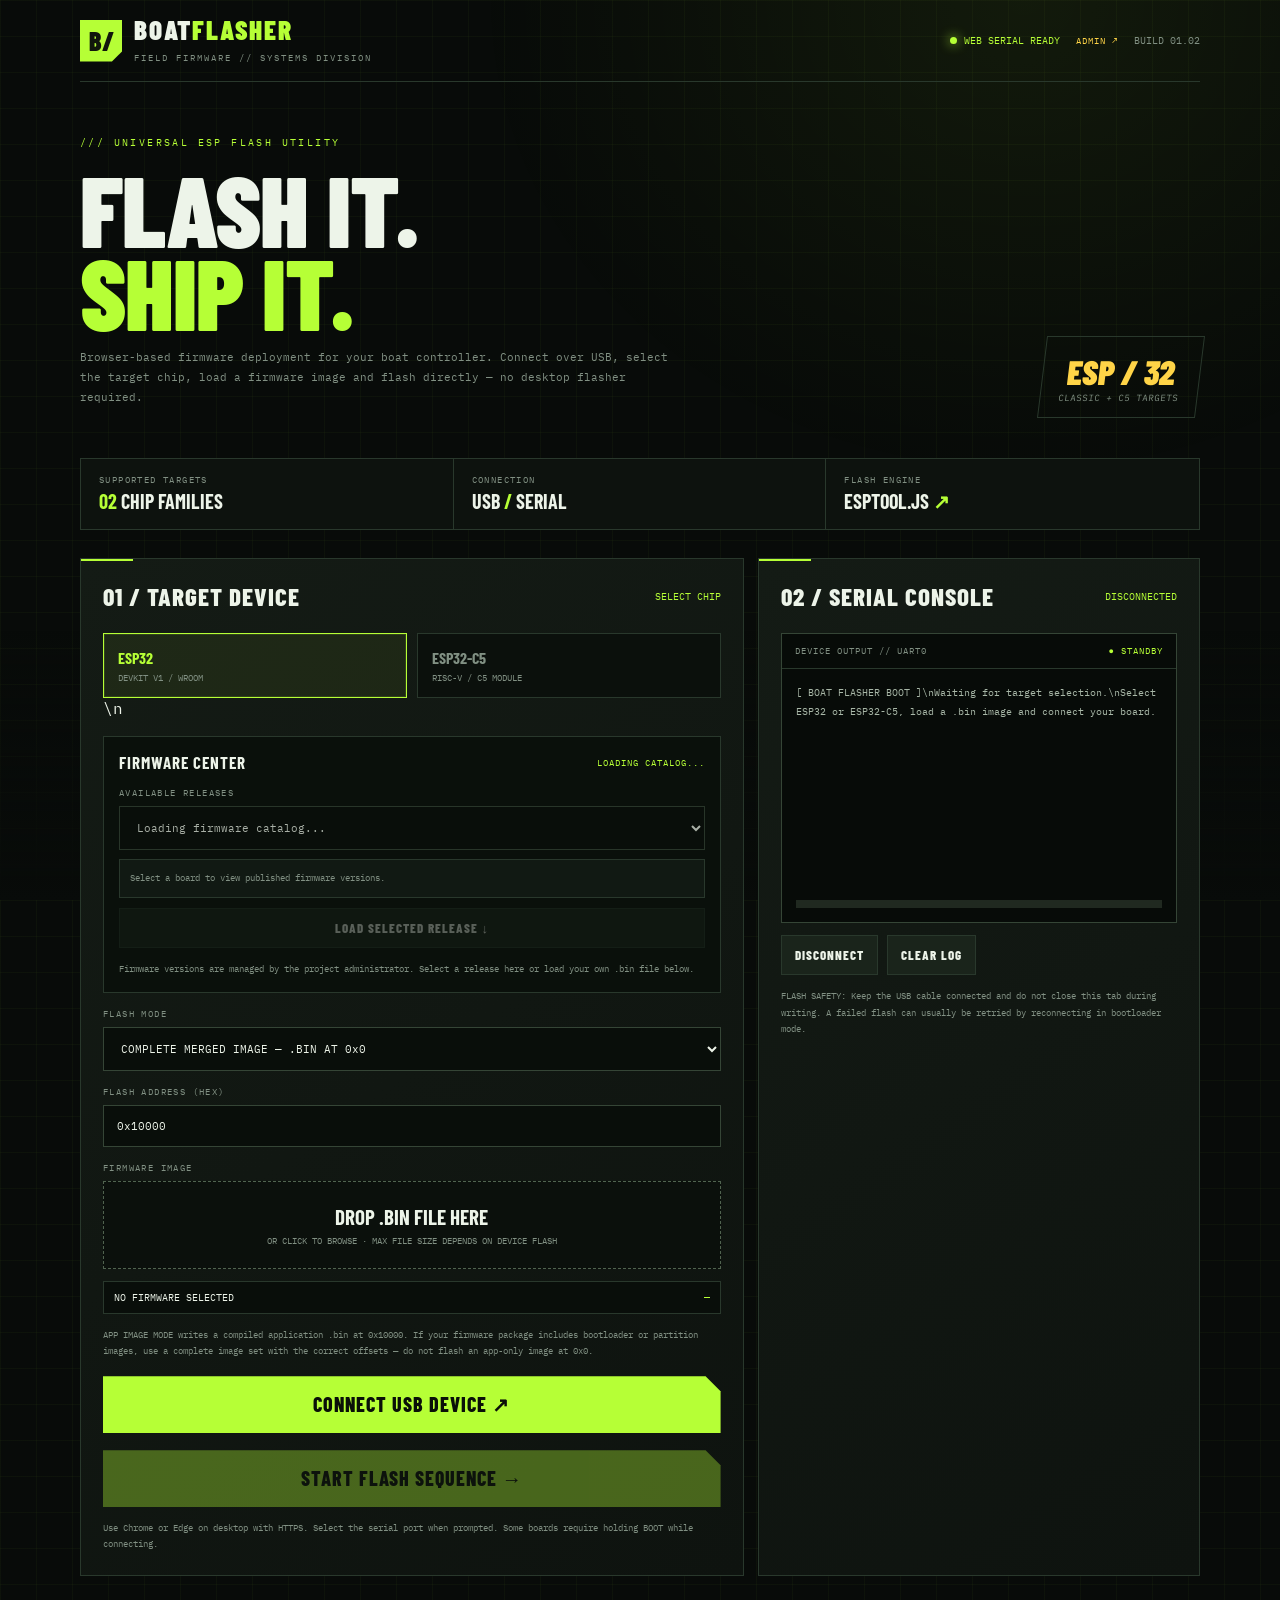
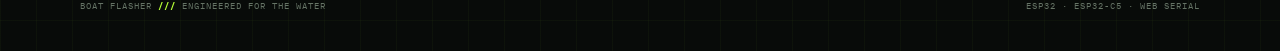
==== flasher/index.html @ ca0f1517 "Add live firmware catalog and version selector to BOAT FLASHER" ====
<!doctype html>
<html lang="en">
<head>
<meta charset="utf-8"><meta name="viewport" content="width=device-width,initial-scale=1,viewport-fit=cover">
<meta name="theme-color" content="#080b09"><meta name="description" content="BOAT FLASHER — Browser-based ESP32 firmware installer for ESP32 and ESP32-C5.">
<title>BOAT FLASHER // Firmware Terminal</title>
<link rel="preconnect" href="https://fonts.googleapis.com"><link rel="preconnect" href="https://fonts.gstatic.com" crossorigin>
<link href="https://fonts.googleapis.com/css2?family=Barlow+Condensed:wght@500;600;700;800;900&family=IBM+Plex+Mono:wght@400;500;600;700&display=swap" rel="stylesheet">
<style>
:root{--bg:#080b09;--panel:#111713;--panel2:#171f19;--line:#29382c;--muted:#819083;--text:#edf4e9;--green:#b6ff36;--green2:#70c92d;--yellow:#ffd447;--red:#ff4b3e;--mono:'IBM Plex Mono',monospace;--display:'Barlow Condensed',Impact,sans-serif}
*{box-sizing:border-box}html{scroll-behavior:smooth}body{margin:0;background:var(--bg);color:var(--text);font-family:var(--mono);min-height:100vh;background-image:linear-gradient(#b6ff3608 1px,transparent 1px),linear-gradient(90deg,#b6ff3608 1px,transparent 1px);background-size:36px 36px}
body:before{content:"";position:fixed;inset:0;pointer-events:none;background:radial-gradient(ellipse at 80% 0%,#b6ff3610,transparent 38%),linear-gradient(180deg,transparent 70%,#080b09)}
a{color:inherit}.wrap{width:min(1120px,calc(100% - 36px));margin:auto;position:relative}
header{height:82px;display:flex;align-items:center;justify-content:space-between;border-bottom:1px solid var(--line);gap:18px}
.brand{display:flex;align-items:center;gap:12px;text-decoration:none}.mark{width:42px;height:42px;background:var(--green);color:#11170c;display:grid;place-items:center;font:900 26px var(--display);clip-path:polygon(0 0,100% 0,100% 76%,76% 100%,0 100%)}.brand strong{font:900 27px/.8 var(--display);letter-spacing:1.8px}.brand strong span{color:var(--green)}.brand small{display:block;color:var(--muted);font-size:9px;letter-spacing:2px;margin-top:8px}
.header-right{display:flex;align-items:center;gap:16px;font-size:10px;color:var(--muted)}.live{color:var(--green);display:flex;align-items:center;gap:7px}.live i{width:7px;height:7px;border-radius:50%;background:var(--green);box-shadow:0 0 12px var(--green)}
.hero{padding:54px 0 32px;display:grid;grid-template-columns:1fr auto;align-items:end;gap:20px}.eyebrow{font-size:10px;letter-spacing:2.4px;color:var(--green);text-transform:uppercase}.hero h1{font:900 clamp(54px,9vw,100px)/.83 var(--display);letter-spacing:-1px;margin:18px 0 15px;text-transform:uppercase}.hero h1 em{font-style:normal;color:var(--green)}.hero p{font-size:11px;line-height:1.8;color:var(--muted);max-width:600px}.hero-stamp{border:1px solid var(--line);padding:14px 18px;transform:skew(-7deg);text-align:center}.hero-stamp b{font:900 34px var(--display);color:var(--yellow)}.hero-stamp small{display:block;font-size:9px;color:var(--muted);letter-spacing:1px}
.stats{display:grid;grid-template-columns:repeat(3,1fr);border:1px solid var(--line);background:#0d120e;margin:8px 0 28px}.stat{padding:15px 18px;border-right:1px solid var(--line)}.stat:last-child{border:0}.stat small{display:block;color:var(--muted);font-size:9px;letter-spacing:1.4px}.stat b{display:block;font:700 20px var(--display);margin-top:4px}.stat b span{color:var(--green)}
.layout{display:grid;grid-template-columns:1.2fr .8fr;gap:14px}.card{background:linear-gradient(145deg,#141b15,#0e130f);border:1px solid var(--line);position:relative;padding:22px}.card:before{content:"";position:absolute;left:0;top:0;width:52px;height:2px;background:var(--green)}.card-head{display:flex;align-items:center;justify-content:space-between;margin-bottom:22px}.card-head h2{font:800 25px var(--display);letter-spacing:1px;margin:0}.step{font-size:10px;color:var(--green)}
label{display:block;font-size:9px;letter-spacing:1.4px;color:var(--muted);margin:15px 0 8px}select,input[type=file],input[type=text]{width:100%;background:#090e0a;border:1px solid #354536;color:var(--text);padding:13px;font:11px var(--mono);outline:none;border-radius:0}select:focus,input:focus{border-color:var(--green)}.board-grid{display:grid;grid-template-columns:1fr 1fr;gap:10px}.board{border:1px solid var(--line);background:#0b100c;color:var(--muted);padding:14px;text-align:left;cursor:pointer;font:700 16px var(--display);transition:.15s}.board small{display:block;font:9px var(--mono);margin-top:5px;color:var(--muted)}.board.active{border-color:var(--green);background:#b6ff3610;color:var(--green);box-shadow:inset 0 0 0 1px #b6ff3620}.firmware-center{margin-top:18px;padding:15px;background:#0a100b;border:1px solid var(--line)}.firmware-center-head{display:flex;justify-content:space-between;gap:10px;align-items:center;font:700 17px var(--display);letter-spacing:1px}.firmware-center-head span{font:9px var(--mono);color:var(--green)}.release-info{font-size:9px;color:var(--muted);line-height:1.8;padding:10px;background:#111913;border:1px solid var(--line);margin-top:9px;white-space:pre-wrap}.firmware-center .secondary{margin-top:10px;width:100%}.admin-link{color:var(--yellow);font-size:9px;letter-spacing:1px;text-decoration:none}
.drop{border:1px dashed #50634f;background:#0b100c;padding:22px;text-align:center;cursor:pointer;transition:.2s}.drop:hover,.drop.drag{border-color:var(--green);background:#b6ff3609}.drop b{font:700 21px var(--display);display:block}.drop small{font-size:9px;color:var(--muted);display:block;margin-top:6px}.filelist{margin-top:12px;display:grid;gap:7px}.fileitem{display:flex;justify-content:space-between;gap:10px;padding:9px 10px;background:#090e0a;border:1px solid var(--line);font-size:10px}.fileitem span:last-child{color:var(--green)}
.note{font-size:9px;line-height:1.8;color:var(--muted);margin:13px 0 0}.btn{border:0;cursor:pointer;font:800 20px var(--display);letter-spacing:1px;padding:16px 18px;transition:.15s}.btn:disabled{opacity:.35;cursor:not-allowed}.primary{width:100%;margin-top:17px;background:var(--green);color:#0a1008;clip-path:polygon(0 0,calc(100% - 15px) 0,100% 15px,100% 100%,0 100%)}.primary:hover:not(:disabled){background:#d0ff77;transform:translateY(-1px)}.secondary{background:#1a241b;color:var(--text);border:1px solid var(--line);font-size:13px;padding:11px 13px}
.terminal{background:#070b08;border:1px solid #354536;min-height:290px;display:flex;flex-direction:column}.termbar{padding:11px 13px;border-bottom:1px solid var(--line);display:flex;justify-content:space-between;font-size:9px;color:var(--muted);letter-spacing:1px}.termled{color:var(--green)}#log{padding:14px;font-size:10px;line-height:1.9;white-space:pre-wrap;overflow:auto;max-height:320px;color:#a8b7a7;flex:1}.log-ok{color:var(--green)}.log-warn{color:var(--yellow)}.log-err{color:var(--red)}
.progress{height:8px;background:#202920;margin:0 14px 14px;overflow:hidden}.progress i{display:block;height:100%;width:0;background:linear-gradient(90deg,var(--green2),var(--green));box-shadow:0 0 12px var(--green);transition:width .15s}
.footer{padding:24px 0 40px;display:flex;justify-content:space-between;color:#657365;font-size:9px;letter-spacing:1px}.footer b{color:var(--green)}
.toast{position:fixed;bottom:20px;left:50%;transform:translate(-50%,20px);opacity:0;background:var(--green);color:#10170d;padding:12px 18px;font-size:10px;transition:.2s;pointer-events:none}.toast.show{opacity:1;transform:translate(-50%,0)}
@media(max-width:760px){.hero{grid-template-columns:1fr;padding-top:40px}.hero-stamp{display:none}.layout{grid-template-columns:1fr}.stats{grid-template-columns:1fr}.stat{border-right:0;border-bottom:1px solid var(--line)}.stat:last-child{border:0}.header-right{font-size:8px}.brand strong{font-size:22px}.card{padding:17px}.footer{gap:15px;flex-direction:column}}
</style></head>
<body><div class="wrap">
<header><a class="brand" href="./"><span class="mark">B/</span><span><strong>BOAT<span>FLASHER</span></strong><small>FIELD FIRMWARE // SYSTEMS DIVISION</small></span></a><div class="header-right"><span class="live"><i></i> WEB SERIAL READY</span><a class="admin-link" href="admin.html">ADMIN ↗</a><span>BUILD 01.02</span></div></header>
<section class="hero"><div><div class="eyebrow">/// UNIVERSAL ESP FLASH UTILITY</div><h1>FLASH IT.<br><em>SHIP IT.</em></h1><p>Browser-based firmware deployment for your boat controller. Connect over USB, select the target chip, load a firmware image and flash directly — no desktop flasher required.</p></div><div class="hero-stamp"><b>ESP / 32</b><small>CLASSIC + C5 TARGETS</small></div></section>
<section class="stats"><div class="stat"><small>SUPPORTED TARGETS</small><b><span>02</span> CHIP FAMILIES</b></div><div class="stat"><small>CONNECTION</small><b>USB <span>/</span> SERIAL</b></div><div class="stat"><small>FLASH ENGINE</small><b>ESPTOOL.JS <span>↗</span></b></div></section>
<div class="layout">
<section class="card"><div class="card-head"><h2>01 / TARGET DEVICE</h2><span class="step">SELECT CHIP</span></div>
<div class="board-grid"><button class="board active" data-chip="ESP32">ESP32 <small>DEVKIT V1 / WROOM</small></button><button class="board" data-chip="ESP32-C5">ESP32-C5 <small>RISC-V / C5 MODULE</small></button></div>\n<div class="firmware-center"><div class="firmware-center-head"><b>FIRMWARE CENTER</b><span id="catalogState">LOADING CATALOG...</span></div><label for="releaseSelect">AVAILABLE RELEASES</label><select id="releaseSelect" disabled><option>Loading firmware catalog...</option></select><div class="release-info" id="releaseInfo">Select a board to view published firmware versions.</div><button class="btn secondary" id="loadRelease" disabled>LOAD SELECTED RELEASE ↓</button><p class="note">Firmware versions are managed by the project administrator. Select a release here or load your own .bin file below.</p></div>
<label for="flashMode">FLASH MODE</label><select id="flashMode"><option value="merged">COMPLETE MERGED IMAGE — .BIN AT 0x0</option><option value="app">APP IMAGE ONLY — .BIN AT 0x10000</option><option value="custom">CUSTOM IMAGE — SET ADDRESS</option></select>
<label for="address">FLASH ADDRESS (HEX)</label><input id="address" type="text" value="0x10000" spellcheck="false">
<label>FIRMWARE IMAGE</label><div class="drop" id="drop"><b>DROP .BIN FILE HERE</b><small>OR CLICK TO BROWSE · MAX FILE SIZE DEPENDS ON DEVICE FLASH</small><input id="file" type="file" accept=".bin,application/octet-stream" hidden></div><div class="filelist" id="filelist"><div class="fileitem"><span>NO FIRMWARE SELECTED</span><span>—</span></div></div>
<p class="note">APP IMAGE MODE writes a compiled application .bin at 0x10000. If your firmware package includes bootloader or partition images, use a complete image set with the correct offsets — do not flash an app-only image at 0x0.</p>
<button class="btn primary" id="connect">CONNECT USB DEVICE <span>↗</span></button>
<button class="btn primary" id="flash" disabled>START FLASH SEQUENCE →</button>
<p class="note">Use Chrome or Edge on desktop with HTTPS. Select the serial port when prompted. Some boards require holding BOOT while connecting.</p></section>
<section class="card"><div class="card-head"><h2>02 / SERIAL CONSOLE</h2><span class="step" id="status">DISCONNECTED</span></div>
<div class="terminal"><div class="termbar"><span>DEVICE OUTPUT // UART0</span><span class="termled" id="termstate">● STANDBY</span></div><div id="log">[ BOAT FLASHER BOOT ]\nWaiting for target selection.\nSelect ESP32 or ESP32-C5, load a .bin image and connect your board.</div><div class="progress"><i id="bar"></i></div></div>
<div style="display:flex;gap:9px;margin-top:12px"><button class="btn secondary" id="disconnect">DISCONNECT</button><button class="btn secondary" id="clear">CLEAR LOG</button></div>
<p class="note">FLASH SAFETY: Keep the USB cable connected and do not close this tab during writing. A failed flash can usually be retried by reconnecting in bootloader mode.</p></section></div>
<div class="footer"><span>BOAT FLASHER <b>///</b> ENGINEERED FOR THE WATER</span><span>ESP32 · ESP32-C5 · WEB SERIAL</span></div>
</div><div class="toast" id="toast"></div>
<script type="module">
import { ESPLoader, Transport } from 'https://esm.sh/esptool-js@0.7.1?bundle';
const $=id=>document.getElementById(id);let chip='ESP32',port=null,transport=null,loader=null,file=null,connected=false,busy=false,manifest=null,selectedRelease=null;
function log(s,cls=''){const el=$('log'),line=document.createElement('div');line.textContent='> '+s;if(cls)line.className=cls;el.appendChild(line);el.scrollTop=el.scrollHeight}
function setStatus(s,ok=false){$('status').textContent=s;$('termstate').textContent=(ok?'● ':'○ ')+s;$('termstate').style.color=ok?'var(--green)':'var(--yellow)'}
function toast(s){$('toast').textContent=s;$('toast').classList.add('show');setTimeout(()=>$('toast').classList.remove('show'),2200)}
function refresh(){ $('flash').disabled=!(connected&&file&&!busy);$('connect').disabled=connected||busy;$('loadRelease').disabled=busy||!manifest||!getSelectedRelease(); }\nfunction boardId(){return chip==='ESP32-C5'?'esp32c5':'esp32'}\nfunction getBoard(){return manifest?.boards?.find(b=>b.id===boardId())||null}\nfunction getSelectedRelease(){const b=getBoard();return b?.releases?.find(r=>r.version===$('releaseSelect').value)||null}\nfunction populateReleases(){const b=getBoard();const sel=$('releaseSelect');sel.innerHTML='';const releases=(b?.releases||[]).slice().sort((a,c)=>String(c.published_at||'').localeCompare(String(a.published_at||'')));if(!releases.length){const o=document.createElement('option');o.value='';o.textContent='No published firmware yet';sel.append(o);sel.disabled=true;$('catalogState').textContent='NO RELEASES';$('releaseInfo').textContent='No firmware has been published for '+chip+'. Ask the project administrator to publish a release.';$('loadRelease').disabled=true;return}releases.forEach(r=>{const o=document.createElement('option');o.value=r.version;o.textContent=r.version+(b.latest===r.version?' — LATEST':'');sel.append(o)});sel.disabled=false;sel.value=b.latest&&releases.some(r=>r.version===b.latest)?b.latest:releases[0].version;showReleaseInfo();refresh()}\nfunction showReleaseInfo(){const r=getSelectedRelease();if(!r){$('releaseInfo').textContent='No release selected.';refresh();return}$('releaseInfo').textContent=(r.notes||'No release notes')+'\\nImage: '+r.filename+' · '+((r.size_bytes||0)/1024).toFixed(1)+' KB · Flash address '+(r.address||'0x0')+'\\nPublished: '+(r.published_at||'')+'\\nSHA-256: '+(r.sha256||'not provided');refresh()}\nasync function loadCatalog(){try{const response=await fetch('../firmware/manifest.json?ts='+Date.now(),{cache:'no-store'});if(!response.ok)throw new Error('Catalog HTTP '+response.status);manifest=await response.json();$('catalogState').textContent='CATALOG ONLINE';populateReleases();log('Firmware catalog loaded.','log-ok')}catch(e){$('catalogState').textContent='CATALOG OFFLINE';$('releaseSelect').innerHTML='<option>Catalog unavailable</option>';$('releaseSelect').disabled=true;$('releaseInfo').textContent='Could not load firmware catalog: '+e.message;log('Firmware catalog unavailable: '+e.message,'log-warn')}}\n$('releaseSelect').addEventListener('change',showReleaseInfo);$('loadRelease').addEventListener('click',async()=>{const r=getSelectedRelease();if(!r||busy)return;if(r.chip&&r.chip!==chip){toast('Firmware target does not match selected board');return}try{$('loadRelease').disabled=true;log('Downloading '+r.version+' firmware...');const url=new URL('../'+r.path,location.href);const response=await fetch(url.href,{cache:'no-store'});if(!response.ok)throw new Error('Firmware download HTTP '+response.status);const buffer=await response.arrayBuffer();if(r.sha256&&crypto?.subtle){const digest=await crypto.subtle.digest('SHA-256',buffer);const hash=Array.from(new Uint8Array(digest)).map(x=>x.toString(16).padStart(2,'0')).join('');if(hash.toLowerCase()!==r.sha256.toLowerCase())throw new Error('SHA-256 checksum mismatch. Do not flash this file.')}file=new File([buffer],r.filename||'firmware.bin',{type:'application/octet-stream'});selectedRelease=r;$('filelist').innerHTML='';const row=document.createElement('div');row.className='fileitem';const name=document.createElement('span');name.textContent=r.filename+' · '+r.version;const size=document.createElement('span');size.textContent=(file.size/1024).toFixed(1)+' KB';row.append(name,size);$('filelist').append(row);const addr=r.address||'0x0';$('address').value=addr;$('flashMode').value=addr.toLowerCase()==='0x10000'?'app':(addr.toLowerCase()==='0x0'?'merged':'custom');log('Verified firmware '+r.version+' · SHA-256 OK · address '+addr,'log-ok');refresh();toast('Firmware '+r.version+' loaded')}catch(e){file=null;selectedRelease=null;log(e.message||String(e),'log-err');toast('Could not load firmware: '+e.message);refresh()}});
document.querySelectorAll('.board').forEach(b=>b.addEventListener('click',()=>{if(busy)return;chip=b.dataset.chip;document.querySelectorAll('.board').forEach(x=>x.classList.toggle('active',x===b));file=null;selectedRelease=null;$('filelist').innerHTML='<div class="fileitem"><span>NO FIRMWARE SELECTED</span><span>—</span></div>';log('Target selected: '+chip+' — reselect firmware for this target.');populateReleases();refresh()}));
$('flashMode').addEventListener('change',()=>{if($('flashMode').value==='app')$('address').value='0x10000';else if($('flashMode').value==='merged')$('address').value='0x0';});
$('address').addEventListener('input',refresh);
function setFile(f){if(!f)return;if(!f.name.toLowerCase().endsWith('.bin')){toast('Please select a .bin firmware image');return}selectedRelease=null;file=f;$('filelist').innerHTML='';const row=document.createElement('div');row.className='fileitem';const name=document.createElement('span');name.textContent=f.name;const size=document.createElement('span');size.textContent=(f.size/1024).toFixed(1)+' KB';row.append(name,size);$('filelist').append(row);log('Firmware loaded: '+f.name+' ('+f.size+' bytes)','log-ok');refresh()}
$('drop').addEventListener('click',()=>$('file').click());$('file').addEventListener('change',e=>setFile(e.target.files[0]));
$('drop').addEventListener('dragover',e=>{e.preventDefault();$('drop').classList.add('drag')});$('drop').addEventListener('dragleave',()=>$('drop').classList.remove('drag'));$('drop').addEventListener('drop',e=>{e.preventDefault();$('drop').classList.remove('drag');setFile(e.dataTransfer.files[0])});
$('connect').addEventListener('click',async()=>{try{if(!('serial'in navigator))throw new Error('Web Serial is not supported. Use Chrome or Edge on desktop.');port=await navigator.serial.requestPort();transport=new Transport(port,true);loader=new ESPLoader({transport,baudrate:460800,terminal:{clean(){},writeLine(v){log(v)},write(v){log(v)}}});setStatus('CONNECTING');log('Opening serial connection...');const detected=await loader.main();log('Detected chip: '+detected,'log-ok');if(chip==='ESP32-C5'&&!String(detected).toLowerCase().includes('c5'))throw new Error('Selected ESP32-C5 but detected '+detected);if(chip==='ESP32'&&String(detected).toLowerCase().includes('c5'))throw new Error('Selected classic ESP32 but detected ESP32-C5');connected=true;setStatus('CONNECTED',true);log('Serial link established. Ready to flash.','log-ok');refresh()}catch(e){log(e.message||String(e),'log-err');setStatus('CONNECTION ERROR');toast(e.message||'Connection failed');try{if(transport)await transport.disconnect()}catch{}connected=false;refresh()}});
$('flash').addEventListener('click',async()=>{if(!file||!connected||busy)return;let addr=$('address').value.trim();if(!/^0x[0-9a-f]+$/i.test(addr)){toast('Enter a valid hexadecimal address');return}busy=true;refresh();$('bar').style.width='0%';try{const data=new Uint8Array(await file.arrayBuffer());log('Starting flash at '+addr+' ...','log-warn');await loader.writeFlash({fileArray:[{data,address:parseInt(addr,16)}],flashSize:'keep',eraseAll:false,compress:true,reportProgress:(index,written,total)=>{const pct=Math.min(100,Math.round(written/total*100));$('bar').style.width=pct+'%';setStatus('FLASHING '+pct+'%');}});$('bar').style.width='100%';setStatus('FLASH COMPLETE',true);log('Firmware written successfully. Reset the board to boot.','log-ok');toast('Flash complete — reset your board')}catch(e){setStatus('FLASH FAILED');log(e.message||String(e),'log-err');toast('Flash failed — see serial console')}finally{busy=false;refresh()}});
$('disconnect').addEventListener('click',async()=>{if(busy)return;try{if(transport)await transport.disconnect()}catch(e){log(e.message,'log-warn')}port=null;transport=null;loader=null;connected=false;setStatus('DISCONNECTED');log('Serial device disconnected');refresh()});
$('clear').addEventListener('click',()=>$('log').textContent='[ CONSOLE CLEARED ]');
if(!('serial'in navigator)){setStatus('BROWSER UNSUPPORTED');log('Web Serial unavailable. Open this page in Chrome or Edge on desktop.','log-warn')}
navigator.serial?.addEventListener('disconnect',()=>{connected=false;port=null;transport=null;loader=null;setStatus('DEVICE REMOVED');log('USB device disconnected.','log-warn');refresh()});\nloadCatalog();
</script></body></html>
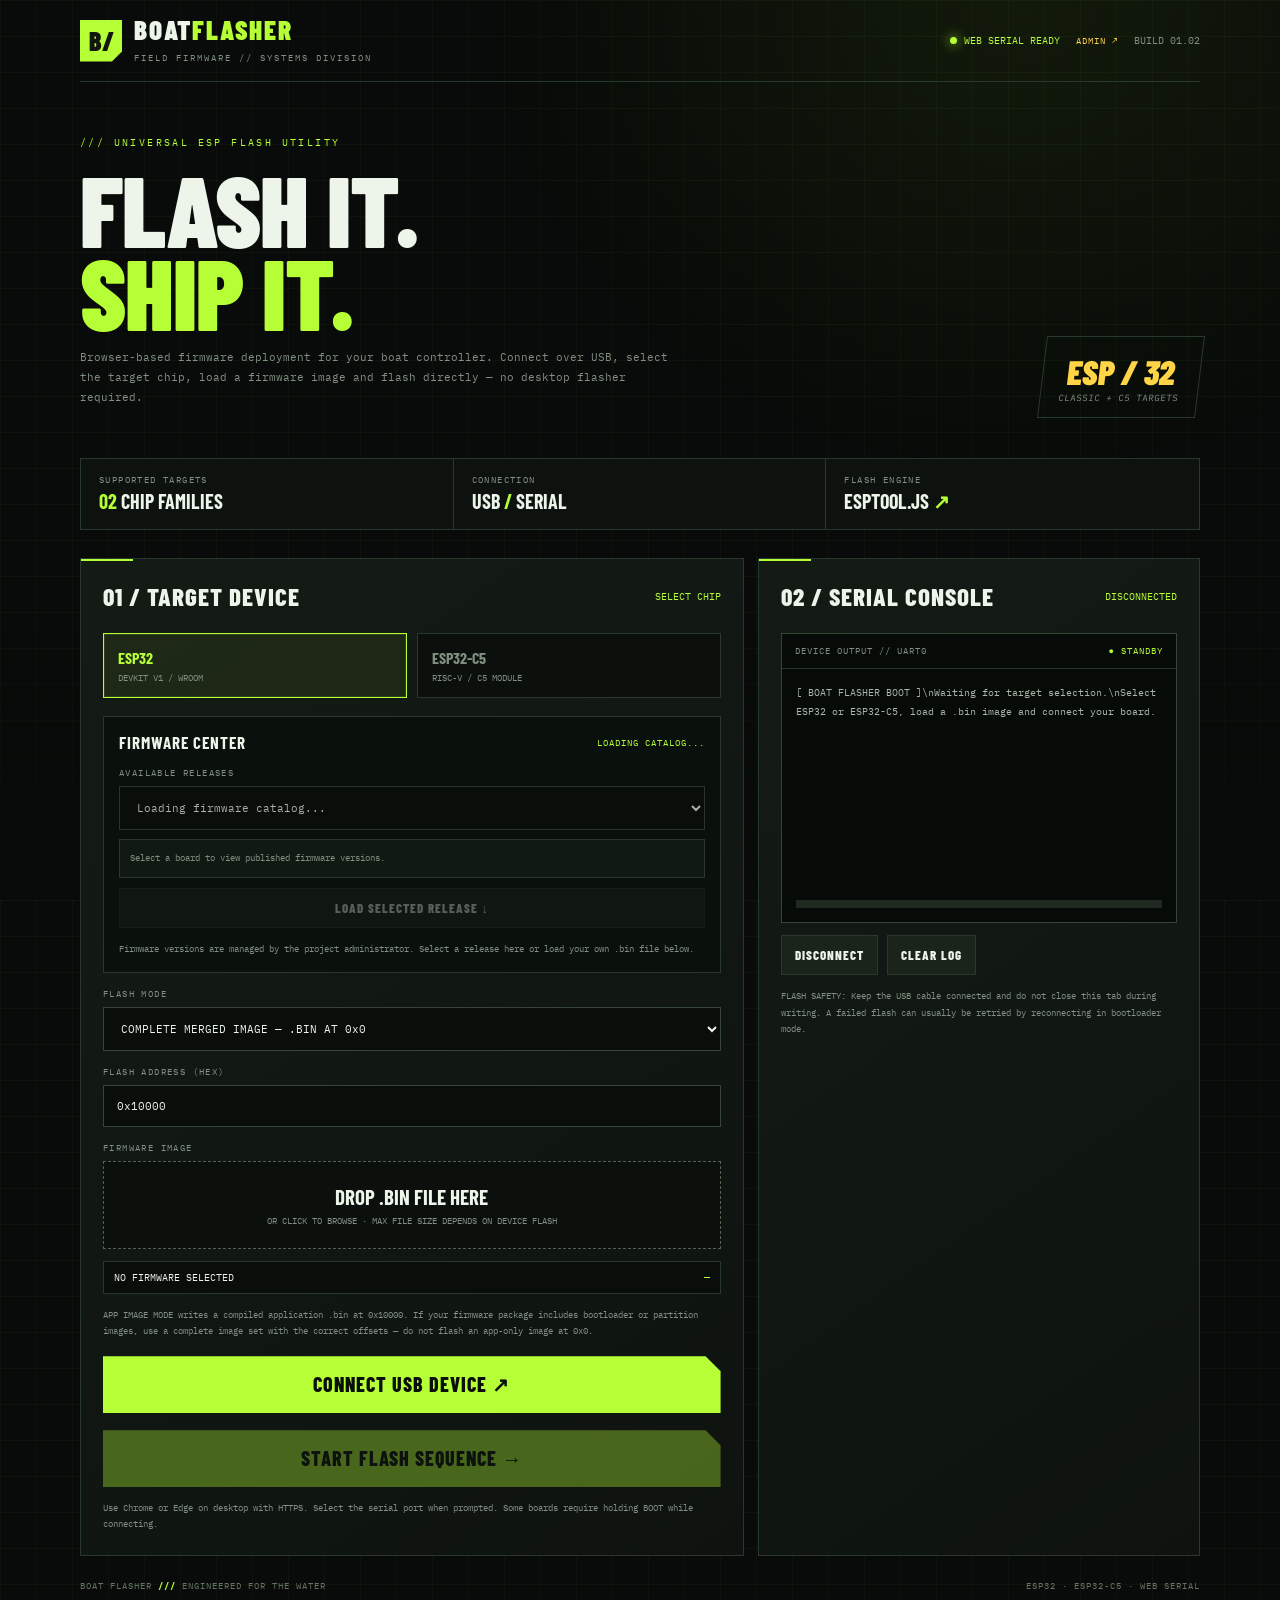
==== commit 2fbbb3c4: "Fix firmware catalog script line breaks" ====
--- a/flasher/index.html
+++ b/flasher/index.html
@@ -32,7 +32,8 @@
 <section class="stats"><div class="stat"><small>SUPPORTED TARGETS</small><b><span>02</span> CHIP FAMILIES</b></div><div class="stat"><small>CONNECTION</small><b>USB <span>/</span> SERIAL</b></div><div class="stat"><small>FLASH ENGINE</small><b>ESPTOOL.JS <span>↗</span></b></div></section>
 <div class="layout">
 <section class="card"><div class="card-head"><h2>01 / TARGET DEVICE</h2><span class="step">SELECT CHIP</span></div>
-<div class="board-grid"><button class="board active" data-chip="ESP32">ESP32 <small>DEVKIT V1 / WROOM</small></button><button class="board" data-chip="ESP32-C5">ESP32-C5 <small>RISC-V / C5 MODULE</small></button></div>\n<div class="firmware-center"><div class="firmware-center-head"><b>FIRMWARE CENTER</b><span id="catalogState">LOADING CATALOG...</span></div><label for="releaseSelect">AVAILABLE RELEASES</label><select id="releaseSelect" disabled><option>Loading firmware catalog...</option></select><div class="release-info" id="releaseInfo">Select a board to view published firmware versions.</div><button class="btn secondary" id="loadRelease" disabled>LOAD SELECTED RELEASE ↓</button><p class="note">Firmware versions are managed by the project administrator. Select a release here or load your own .bin file below.</p></div>
+<div class="board-grid"><button class="board active" data-chip="ESP32">ESP32 <small>DEVKIT V1 / WROOM</small></button><button class="board" data-chip="ESP32-C5">ESP32-C5 <small>RISC-V / C5 MODULE</small></button></div>
+<div class="firmware-center"><div class="firmware-center-head"><b>FIRMWARE CENTER</b><span id="catalogState">LOADING CATALOG...</span></div><label for="releaseSelect">AVAILABLE RELEASES</label><select id="releaseSelect" disabled><option>Loading firmware catalog...</option></select><div class="release-info" id="releaseInfo">Select a board to view published firmware versions.</div><button class="btn secondary" id="loadRelease" disabled>LOAD SELECTED RELEASE ↓</button><p class="note">Firmware versions are managed by the project administrator. Select a release here or load your own .bin file below.</p></div>
 <label for="flashMode">FLASH MODE</label><select id="flashMode"><option value="merged">COMPLETE MERGED IMAGE — .BIN AT 0x0</option><option value="app">APP IMAGE ONLY — .BIN AT 0x10000</option><option value="custom">CUSTOM IMAGE — SET ADDRESS</option></select>
 <label for="address">FLASH ADDRESS (HEX)</label><input id="address" type="text" value="0x10000" spellcheck="false">
 <label>FIRMWARE IMAGE</label><div class="drop" id="drop"><b>DROP .BIN FILE HERE</b><small>OR CLICK TO BROWSE · MAX FILE SIZE DEPENDS ON DEVICE FLASH</small><input id="file" type="file" accept=".bin,application/octet-stream" hidden></div><div class="filelist" id="filelist"><div class="fileitem"><span>NO FIRMWARE SELECTED</span><span>—</span></div></div>
@@ -52,7 +53,8 @@
 function log(s,cls=''){const el=$('log'),line=document.createElement('div');line.textContent='> '+s;if(cls)line.className=cls;el.appendChild(line);el.scrollTop=el.scrollHeight}
 function setStatus(s,ok=false){$('status').textContent=s;$('termstate').textContent=(ok?'● ':'○ ')+s;$('termstate').style.color=ok?'var(--green)':'var(--yellow)'}
 function toast(s){$('toast').textContent=s;$('toast').classList.add('show');setTimeout(()=>$('toast').classList.remove('show'),2200)}
-function refresh(){ $('flash').disabled=!(connected&&file&&!busy);$('connect').disabled=connected||busy;$('loadRelease').disabled=busy||!manifest||!getSelectedRelease(); }\nfunction boardId(){return chip==='ESP32-C5'?'esp32c5':'esp32'}\nfunction getBoard(){return manifest?.boards?.find(b=>b.id===boardId())||null}\nfunction getSelectedRelease(){const b=getBoard();return b?.releases?.find(r=>r.version===$('releaseSelect').value)||null}\nfunction populateReleases(){const b=getBoard();const sel=$('releaseSelect');sel.innerHTML='';const releases=(b?.releases||[]).slice().sort((a,c)=>String(c.published_at||'').localeCompare(String(a.published_at||'')));if(!releases.length){const o=document.createElement('option');o.value='';o.textContent='No published firmware yet';sel.append(o);sel.disabled=true;$('catalogState').textContent='NO RELEASES';$('releaseInfo').textContent='No firmware has been published for '+chip+'. Ask the project administrator to publish a release.';$('loadRelease').disabled=true;return}releases.forEach(r=>{const o=document.createElement('option');o.value=r.version;o.textContent=r.version+(b.latest===r.version?' — LATEST':'');sel.append(o)});sel.disabled=false;sel.value=b.latest&&releases.some(r=>r.version===b.latest)?b.latest:releases[0].version;showReleaseInfo();refresh()}\nfunction showReleaseInfo(){const r=getSelectedRelease();if(!r){$('releaseInfo').textContent='No release selected.';refresh();return}$('releaseInfo').textContent=(r.notes||'No release notes')+'\\nImage: '+r.filename+' · '+((r.size_bytes||0)/1024).toFixed(1)+' KB · Flash address '+(r.address||'0x0')+'\\nPublished: '+(r.published_at||'')+'\\nSHA-256: '+(r.sha256||'not provided');refresh()}\nasync function loadCatalog(){try{const response=await fetch('../firmware/manifest.json?ts='+Date.now(),{cache:'no-store'});if(!response.ok)throw new Error('Catalog HTTP '+response.status);manifest=await response.json();$('catalogState').textContent='CATALOG ONLINE';populateReleases();log('Firmware catalog loaded.','log-ok')}catch(e){$('catalogState').textContent='CATALOG OFFLINE';$('releaseSelect').innerHTML='<option>Catalog unavailable</option>';$('releaseSelect').disabled=true;$('releaseInfo').textContent='Could not load firmware catalog: '+e.message;log('Firmware catalog unavailable: '+e.message,'log-warn')}}\n$('releaseSelect').addEventListener('change',showReleaseInfo);$('loadRelease').addEventListener('click',async()=>{const r=getSelectedRelease();if(!r||busy)return;if(r.chip&&r.chip!==chip){toast('Firmware target does not match selected board');return}try{$('loadRelease').disabled=true;log('Downloading '+r.version+' firmware...');const url=new URL('../'+r.path,location.href);const response=await fetch(url.href,{cache:'no-store'});if(!response.ok)throw new Error('Firmware download HTTP '+response.status);const buffer=await response.arrayBuffer();if(r.sha256&&crypto?.subtle){const digest=await crypto.subtle.digest('SHA-256',buffer);const hash=Array.from(new Uint8Array(digest)).map(x=>x.toString(16).padStart(2,'0')).join('');if(hash.toLowerCase()!==r.sha256.toLowerCase())throw new Error('SHA-256 checksum mismatch. Do not flash this file.')}file=new File([buffer],r.filename||'firmware.bin',{type:'application/octet-stream'});selectedRelease=r;$('filelist').innerHTML='';const row=document.createElement('div');row.className='fileitem';const name=document.createElement('span');name.textContent=r.filename+' · '+r.version;const size=document.createElement('span');size.textContent=(file.size/1024).toFixed(1)+' KB';row.append(name,size);$('filelist').append(row);const addr=r.address||'0x0';$('address').value=addr;$('flashMode').value=addr.toLowerCase()==='0x10000'?'app':(addr.toLowerCase()==='0x0'?'merged':'custom');log('Verified firmware '+r.version+' · SHA-256 OK · address '+addr,'log-ok');refresh();toast('Firmware '+r.version+' loaded')}catch(e){file=null;selectedRelease=null;log(e.message||String(e),'log-err');toast('Could not load firmware: '+e.message);refresh()}});
+function refresh(){ $('flash').disabled=!(connected&&file&&!busy);$('connect').disabled=connected||busy;$('loadRelease').disabled=busy||!manifest||!getSelectedRelease(); }\nfunction boardId(){return chip==='ESP32-C5'?'esp32c5':'esp32'}\nfunction getBoard(){return manifest?.boards?.find(b=>b.id===boardId())||null}\nfunction getSelectedRelease(){const b=getBoard();return b?.releases?.find(r=>r.version===$('releaseSelect').value)||null}\nfunction populateReleases(){const b=getBoard();const sel=$('releaseSelect');sel.innerHTML='';const releases=(b?.releases||[]).slice().sort((a,c)=>String(c.published_at||'').localeCompare(String(a.published_at||'')));if(!releases.length){const o=document.createElement('option');o.value='';o.textContent='No published firmware yet';sel.append(o);sel.disabled=true;$('catalogState').textContent='NO RELEASES';$('releaseInfo').textContent='No firmware has been published for '+chip+'. Ask the project administrator to publish a release.';$('loadRelease').disabled=true;return}releases.forEach(r=>{const o=document.createElement('option');o.value=r.version;o.textContent=r.version+(b.latest===r.version?' — LATEST':'');sel.append(o)});sel.disabled=false;sel.value=b.latest&&releases.some(r=>r.version===b.latest)?b.latest:releases[0].version;showReleaseInfo();refresh()}\nfunction showReleaseInfo(){const r=getSelectedRelease();if(!r){$('releaseInfo').textContent='No release selected.';refresh();return}$('releaseInfo').textContent=(r.notes||'No release notes')+'\\nImage: '+r.filename+' · '+((r.size_bytes||0)/1024).toFixed(1)+' KB · Flash address '+(r.address||'0x0')+'\\nPublished: '+(r.published_at||'')+'\\nSHA-256: '+(r.sha256||'not provided');refresh()}\nasync function loadCatalog(){try{const response=await fetch('../firmware/manifest.json?ts='+Date.now(),{cache:'no-store'});if(!response.ok)throw new Error('Catalog HTTP '+response.status);manifest=await response.json();$('catalogState').textContent='CATALOG ONLINE';populateReleases();log('Firmware catalog loaded.','log-ok')}catch(e){$('catalogState').textContent='CATALOG OFFLINE';$('releaseSelect').innerHTML='<option>Catalog unavailable</option>';$('releaseSelect').disabled=true;$('releaseInfo').textContent='Could not load firmware catalog: '+e.message;log('Firmware catalog unavailable: '+e.message,'log-warn')}}
+$('releaseSelect').addEventListener('change',showReleaseInfo);$('loadRelease').addEventListener('click',async()=>{const r=getSelectedRelease();if(!r||busy)return;if(r.chip&&r.chip!==chip){toast('Firmware target does not match selected board');return}try{$('loadRelease').disabled=true;log('Downloading '+r.version+' firmware...');const url=new URL('../'+r.path,location.href);const response=await fetch(url.href,{cache:'no-store'});if(!response.ok)throw new Error('Firmware download HTTP '+response.status);const buffer=await response.arrayBuffer();if(r.sha256&&crypto?.subtle){const digest=await crypto.subtle.digest('SHA-256',buffer);const hash=Array.from(new Uint8Array(digest)).map(x=>x.toString(16).padStart(2,'0')).join('');if(hash.toLowerCase()!==r.sha256.toLowerCase())throw new Error('SHA-256 checksum mismatch. Do not flash this file.')}file=new File([buffer],r.filename||'firmware.bin',{type:'application/octet-stream'});selectedRelease=r;$('filelist').innerHTML='';const row=document.createElement('div');row.className='fileitem';const name=document.createElement('span');name.textContent=r.filename+' · '+r.version;const size=document.createElement('span');size.textContent=(file.size/1024).toFixed(1)+' KB';row.append(name,size);$('filelist').append(row);const addr=r.address||'0x0';$('address').value=addr;$('flashMode').value=addr.toLowerCase()==='0x10000'?'app':(addr.toLowerCase()==='0x0'?'merged':'custom');log('Verified firmware '+r.version+' · SHA-256 OK · address '+addr,'log-ok');refresh();toast('Firmware '+r.version+' loaded')}catch(e){file=null;selectedRelease=null;log(e.message||String(e),'log-err');toast('Could not load firmware: '+e.message);refresh()}});
 document.querySelectorAll('.board').forEach(b=>b.addEventListener('click',()=>{if(busy)return;chip=b.dataset.chip;document.querySelectorAll('.board').forEach(x=>x.classList.toggle('active',x===b));file=null;selectedRelease=null;$('filelist').innerHTML='<div class="fileitem"><span>NO FIRMWARE SELECTED</span><span>—</span></div>';log('Target selected: '+chip+' — reselect firmware for this target.');populateReleases();refresh()}));
 $('flashMode').addEventListener('change',()=>{if($('flashMode').value==='app')$('address').value='0x10000';else if($('flashMode').value==='merged')$('address').value='0x0';});
 $('address').addEventListener('input',refresh);
@@ -64,5 +66,6 @@
 $('disconnect').addEventListener('click',async()=>{if(busy)return;try{if(transport)await transport.disconnect()}catch(e){log(e.message,'log-warn')}port=null;transport=null;loader=null;connected=false;setStatus('DISCONNECTED');log('Serial device disconnected');refresh()});
 $('clear').addEventListener('click',()=>$('log').textContent='[ CONSOLE CLEARED ]');
 if(!('serial'in navigator)){setStatus('BROWSER UNSUPPORTED');log('Web Serial unavailable. Open this page in Chrome or Edge on desktop.','log-warn')}
-navigator.serial?.addEventListener('disconnect',()=>{connected=false;port=null;transport=null;loader=null;setStatus('DEVICE REMOVED');log('USB device disconnected.','log-warn');refresh()});\nloadCatalog();
+navigator.serial?.addEventListener('disconnect',()=>{connected=false;port=null;transport=null;loader=null;setStatus('DEVICE REMOVED');log('USB device disconnected.','log-warn');refresh()});
+loadCatalog();
 </script></body></html>
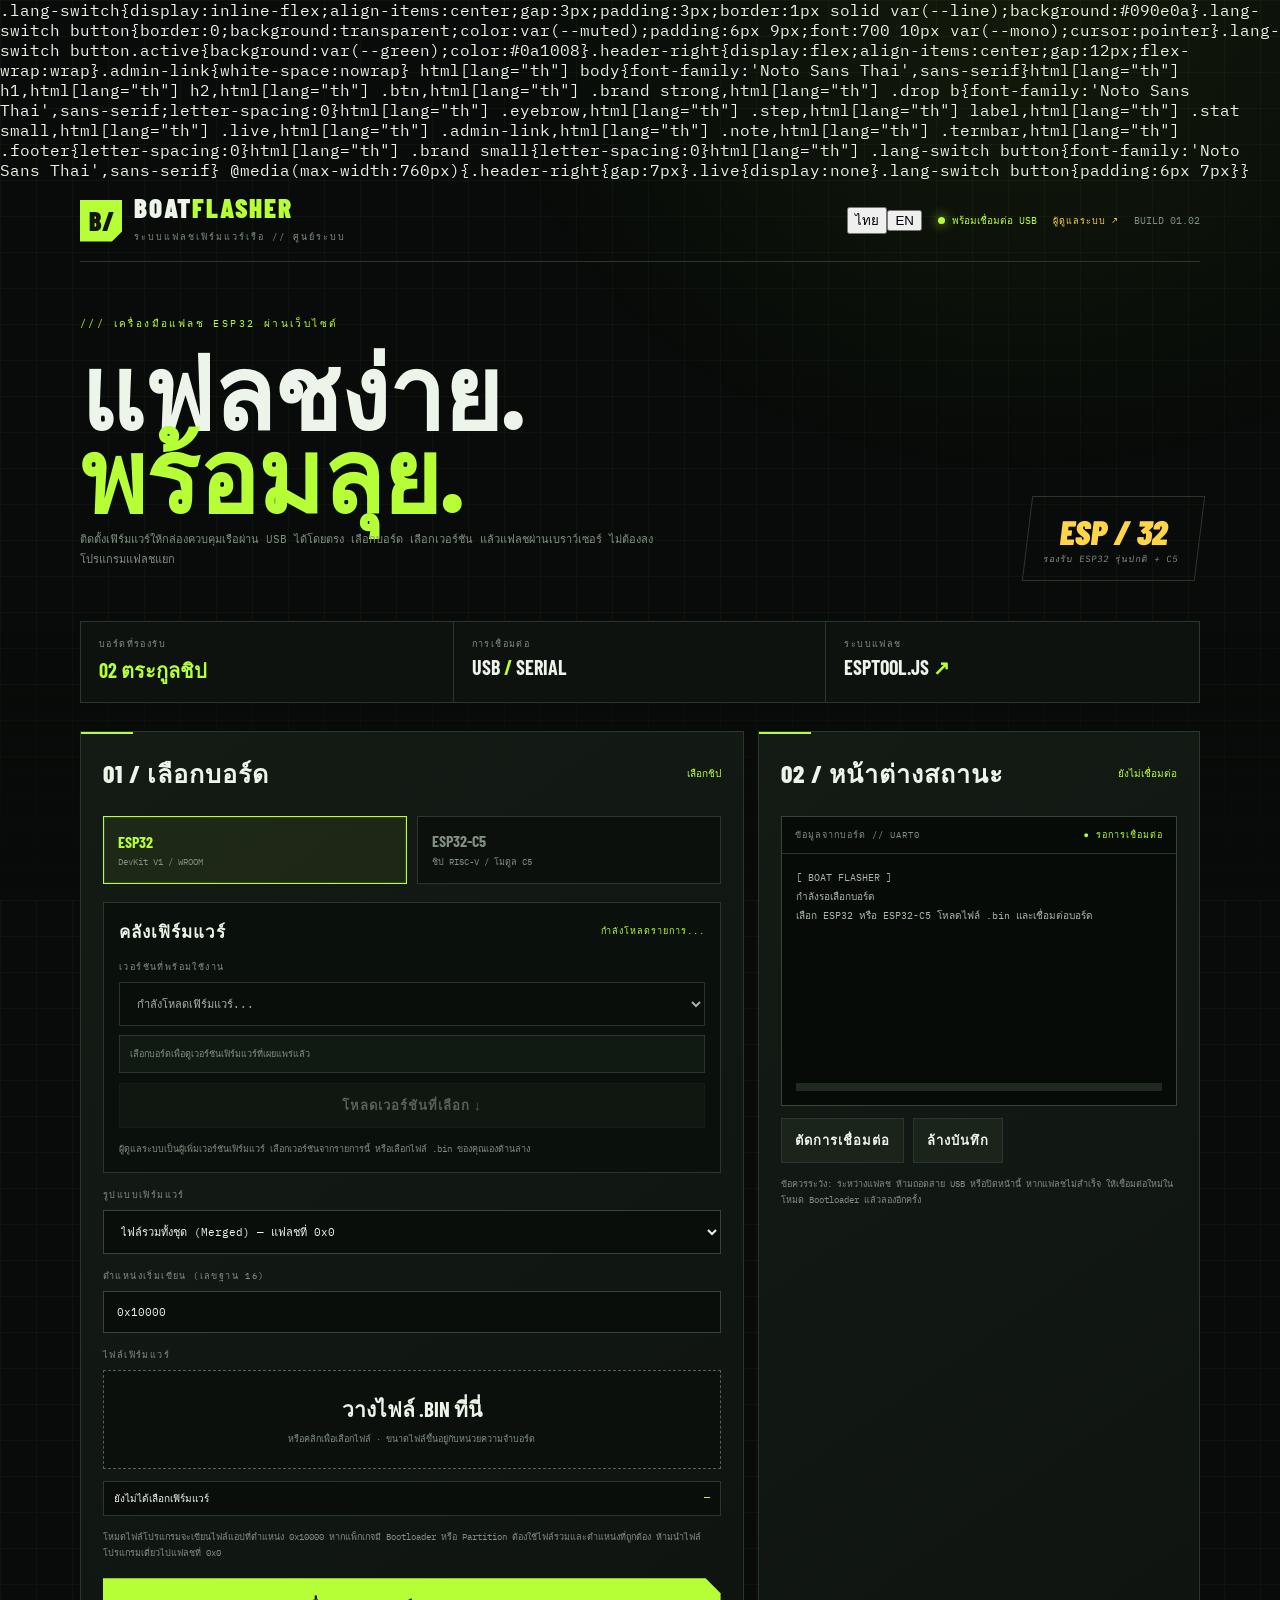
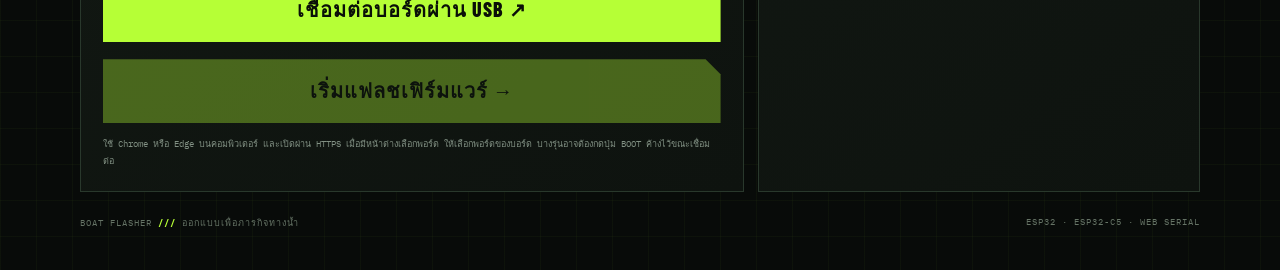
==== commit e1a57405: "Add Thai-English language switch to public firmware flasher" ====
--- a/flasher/index.html
+++ b/flasher/index.html
@@ -1,11 +1,11 @@
 <!doctype html>
-<html lang="en">
+<html lang="th">
 <head>
 <meta charset="utf-8"><meta name="viewport" content="width=device-width,initial-scale=1,viewport-fit=cover">
 <meta name="theme-color" content="#080b09"><meta name="description" content="BOAT FLASHER — Browser-based ESP32 firmware installer for ESP32 and ESP32-C5.">
 <title>BOAT FLASHER // Firmware Terminal</title>
 <link rel="preconnect" href="https://fonts.googleapis.com"><link rel="preconnect" href="https://fonts.gstatic.com" crossorigin>
-<link href="https://fonts.googleapis.com/css2?family=Barlow+Condensed:wght@500;600;700;800;900&family=IBM+Plex+Mono:wght@400;500;600;700&display=swap" rel="stylesheet">
+<link href="https://fonts.googleapis.com/css2?family=Barlow+Condensed:wght@500;600;700;800;900&family=IBM+Plex+Mono:wght@400;500;600;700&family=Noto+Sans+Thai:wght@400;500;600;700;800;900&display=swap" rel="stylesheet">
 <style>
 :root{--bg:#080b09;--panel:#111713;--panel2:#171f19;--line:#29382c;--muted:#819083;--text:#edf4e9;--green:#b6ff36;--green2:#70c92d;--yellow:#ffd447;--red:#ff4b3e;--mono:'IBM Plex Mono',monospace;--display:'Barlow Condensed',Impact,sans-serif}
 *{box-sizing:border-box}html{scroll-behavior:smooth}body{margin:0;background:var(--bg);color:var(--text);font-family:var(--mono);min-height:100vh;background-image:linear-gradient(#b6ff3608 1px,transparent 1px),linear-gradient(90deg,#b6ff3608 1px,transparent 1px);background-size:36px 36px}
@@ -25,47 +25,81 @@
 .footer{padding:24px 0 40px;display:flex;justify-content:space-between;color:#657365;font-size:9px;letter-spacing:1px}.footer b{color:var(--green)}
 .toast{position:fixed;bottom:20px;left:50%;transform:translate(-50%,20px);opacity:0;background:var(--green);color:#10170d;padding:12px 18px;font-size:10px;transition:.2s;pointer-events:none}.toast.show{opacity:1;transform:translate(-50%,0)}
 @media(max-width:760px){.hero{grid-template-columns:1fr;padding-top:40px}.hero-stamp{display:none}.layout{grid-template-columns:1fr}.stats{grid-template-columns:1fr}.stat{border-right:0;border-bottom:1px solid var(--line)}.stat:last-child{border:0}.header-right{font-size:8px}.brand strong{font-size:22px}.card{padding:17px}.footer{gap:15px;flex-direction:column}}
-</style></head>
+</style>
+.lang-switch{display:inline-flex;align-items:center;gap:3px;padding:3px;border:1px solid var(--line);background:#090e0a}.lang-switch button{border:0;background:transparent;color:var(--muted);padding:6px 9px;font:700 10px var(--mono);cursor:pointer}.lang-switch button.active{background:var(--green);color:#0a1008}.header-right{display:flex;align-items:center;gap:12px;flex-wrap:wrap}.admin-link{white-space:nowrap}
+html[lang="th"] body{font-family:'Noto Sans Thai',sans-serif}html[lang="th"] h1,html[lang="th"] h2,html[lang="th"] .btn,html[lang="th"] .brand strong,html[lang="th"] .drop b{font-family:'Noto Sans Thai',sans-serif;letter-spacing:0}html[lang="th"] .eyebrow,html[lang="th"] .step,html[lang="th"] label,html[lang="th"] .stat small,html[lang="th"] .live,html[lang="th"] .admin-link,html[lang="th"] .note,html[lang="th"] .termbar,html[lang="th"] .footer{letter-spacing:0}html[lang="th"] .brand small{letter-spacing:0}html[lang="th"] .lang-switch button{font-family:'Noto Sans Thai',sans-serif}
+@media(max-width:760px){.header-right{gap:7px}.live{display:none}.lang-switch button{padding:6px 7px}}
+</head>
 <body><div class="wrap">
-<header><a class="brand" href="./"><span class="mark">B/</span><span><strong>BOAT<span>FLASHER</span></strong><small>FIELD FIRMWARE // SYSTEMS DIVISION</small></span></a><div class="header-right"><span class="live"><i></i> WEB SERIAL READY</span><a class="admin-link" href="admin.html">ADMIN ↗</a><span>BUILD 01.02</span></div></header>
-<section class="hero"><div><div class="eyebrow">/// UNIVERSAL ESP FLASH UTILITY</div><h1>FLASH IT.<br><em>SHIP IT.</em></h1><p>Browser-based firmware deployment for your boat controller. Connect over USB, select the target chip, load a firmware image and flash directly — no desktop flasher required.</p></div><div class="hero-stamp"><b>ESP / 32</b><small>CLASSIC + C5 TARGETS</small></div></section>
-<section class="stats"><div class="stat"><small>SUPPORTED TARGETS</small><b><span>02</span> CHIP FAMILIES</b></div><div class="stat"><small>CONNECTION</small><b>USB <span>/</span> SERIAL</b></div><div class="stat"><small>FLASH ENGINE</small><b>ESPTOOL.JS <span>↗</span></b></div></section>
+<header><a class="brand" href="./"><span class="mark">B/</span><span><strong>BOAT<span>FLASHER</span></strong><small data-i18n="brandTag">ระบบแฟลชเฟิร์มแวร์เรือ // ศูนย์ระบบ</small></span></a><div class="header-right"><div class="lang-switch" role="group" aria-label="Language"><button type="button" id="langTH" class="active" aria-pressed="true">ไทย</button><button type="button" id="langEN" aria-pressed="false">EN</button></div><span class="live"><i></i> <span data-i18n="webSerialReady">พร้อมเชื่อมต่อ USB</span></span><a class="admin-link" href="admin.html" data-i18n="admin">ผู้ดูแลระบบ ↗</a><span>BUILD 01.02</span></div></header>
+<section class="hero"><div><div class="eyebrow" data-i18n="heroEyebrow">/// เครื่องมือแฟลช ESP32 ผ่านเว็บไซต์</div><h1><span data-i18n="heroTitle1">แฟลชง่าย.</span><br><em data-i18n="heroTitle2">พร้อมลุย.</em></h1><p data-i18n="heroDesc">ติดตั้งเฟิร์มแวร์ให้กล่องควบคุมเรือผ่าน USB ได้โดยตรง เลือกบอร์ด เลือกเวอร์ชัน แล้วแฟลชผ่านเบราว์เซอร์ ไม่ต้องลงโปรแกรมแฟลชแยก</p></div><div class="hero-stamp"><b data-i18n="heroStamp">ESP / 32</b><small data-i18n="heroStampSub">รองรับ ESP32 รุ่นปกติ + C5</small></div></section>
+<section class="stats"><div class="stat"><small data-i18n="statTargets">บอร์ดที่รองรับ</small><b><span>02</span> <span data-i18n="statChipFamilies">ตระกูลชิป</span></b></div><div class="stat"><small data-i18n="statConnection">การเชื่อมต่อ</small><b>USB <span>/</span> SERIAL</b></div><div class="stat"><small data-i18n="statEngine">ระบบแฟลช</small><b>ESPTOOL.JS <span>↗</span></b></div></section>
 <div class="layout">
-<section class="card"><div class="card-head"><h2>01 / TARGET DEVICE</h2><span class="step">SELECT CHIP</span></div>
-<div class="board-grid"><button class="board active" data-chip="ESP32">ESP32 <small>DEVKIT V1 / WROOM</small></button><button class="board" data-chip="ESP32-C5">ESP32-C5 <small>RISC-V / C5 MODULE</small></button></div>
-<div class="firmware-center"><div class="firmware-center-head"><b>FIRMWARE CENTER</b><span id="catalogState">LOADING CATALOG...</span></div><label for="releaseSelect">AVAILABLE RELEASES</label><select id="releaseSelect" disabled><option>Loading firmware catalog...</option></select><div class="release-info" id="releaseInfo">Select a board to view published firmware versions.</div><button class="btn secondary" id="loadRelease" disabled>LOAD SELECTED RELEASE ↓</button><p class="note">Firmware versions are managed by the project administrator. Select a release here or load your own .bin file below.</p></div>
-<label for="flashMode">FLASH MODE</label><select id="flashMode"><option value="merged">COMPLETE MERGED IMAGE — .BIN AT 0x0</option><option value="app">APP IMAGE ONLY — .BIN AT 0x10000</option><option value="custom">CUSTOM IMAGE — SET ADDRESS</option></select>
-<label for="address">FLASH ADDRESS (HEX)</label><input id="address" type="text" value="0x10000" spellcheck="false">
-<label>FIRMWARE IMAGE</label><div class="drop" id="drop"><b>DROP .BIN FILE HERE</b><small>OR CLICK TO BROWSE · MAX FILE SIZE DEPENDS ON DEVICE FLASH</small><input id="file" type="file" accept=".bin,application/octet-stream" hidden></div><div class="filelist" id="filelist"><div class="fileitem"><span>NO FIRMWARE SELECTED</span><span>—</span></div></div>
-<p class="note">APP IMAGE MODE writes a compiled application .bin at 0x10000. If your firmware package includes bootloader or partition images, use a complete image set with the correct offsets — do not flash an app-only image at 0x0.</p>
-<button class="btn primary" id="connect">CONNECT USB DEVICE <span>↗</span></button>
-<button class="btn primary" id="flash" disabled>START FLASH SEQUENCE →</button>
-<p class="note">Use Chrome or Edge on desktop with HTTPS. Select the serial port when prompted. Some boards require holding BOOT while connecting.</p></section>
-<section class="card"><div class="card-head"><h2>02 / SERIAL CONSOLE</h2><span class="step" id="status">DISCONNECTED</span></div>
-<div class="terminal"><div class="termbar"><span>DEVICE OUTPUT // UART0</span><span class="termled" id="termstate">● STANDBY</span></div><div id="log">[ BOAT FLASHER BOOT ]\nWaiting for target selection.\nSelect ESP32 or ESP32-C5, load a .bin image and connect your board.</div><div class="progress"><i id="bar"></i></div></div>
-<div style="display:flex;gap:9px;margin-top:12px"><button class="btn secondary" id="disconnect">DISCONNECT</button><button class="btn secondary" id="clear">CLEAR LOG</button></div>
-<p class="note">FLASH SAFETY: Keep the USB cable connected and do not close this tab during writing. A failed flash can usually be retried by reconnecting in bootloader mode.</p></section></div>
-<div class="footer"><span>BOAT FLASHER <b>///</b> ENGINEERED FOR THE WATER</span><span>ESP32 · ESP32-C5 · WEB SERIAL</span></div>
+<section class="card"><div class="card-head"><h2 data-i18n="targetDevice">01 / เลือกบอร์ด</h2><span class="step" data-i18n="selectChip">เลือกชิป</span></div>
+<div class="board-grid"><button class="board active" data-chip="ESP32"><span>ESP32</span><small data-i18n="esp32Sub">DevKit V1 / WROOM</small></button><button class="board" data-chip="ESP32-C5"><span>ESP32-C5</span><small data-i18n="c5Sub">ชิป RISC-V / โมดูล C5</small></button></div>
+<div class="firmware-center"><div class="firmware-center-head"><b data-i18n="firmwareCenter">คลังเฟิร์มแวร์</b><span id="catalogState">กำลังโหลดรายการ...</span></div><label for="releaseSelect" data-i18n="availableReleases">เวอร์ชันที่พร้อมใช้งาน</label><select id="releaseSelect" disabled><option>กำลังโหลดเฟิร์มแวร์...</option></select><div class="release-info" id="releaseInfo">เลือกบอร์ดเพื่อดูเวอร์ชันเฟิร์มแวร์ที่เผยแพร่แล้ว</div><button class="btn secondary" id="loadRelease" disabled data-i18n="loadRelease">โหลดเวอร์ชันที่เลือก ↓</button><p class="note" data-i18n="firmwareNote">ผู้ดูแลระบบเป็นผู้เพิ่มเวอร์ชันเฟิร์มแวร์ เลือกเวอร์ชันจากรายการนี้ หรือเลือกไฟล์ .bin ของคุณเองด้านล่าง</p></div>
+<label for="flashMode" data-i18n="flashMode">รูปแบบเฟิร์มแวร์</label><select id="flashMode"><option value="merged" data-i18n="modeMerged">ไฟล์รวมทั้งชุด (Merged) — แฟลชที่ 0x0</option><option value="app" data-i18n="modeApp">ไฟล์โปรแกรมเท่านั้น — แฟลชที่ 0x10000</option><option value="custom" data-i18n="modeCustom">กำหนดไฟล์และตำแหน่งแฟลชเอง</option></select>
+<label for="address" data-i18n="flashAddress">ตำแหน่งเริ่มเขียน (เลขฐาน 16)</label><input id="address" type="text" value="0x10000" spellcheck="false">
+<label data-i18n="firmwareImage">ไฟล์เฟิร์มแวร์</label><div class="drop" id="drop"><b data-i18n="dropTitle">วางไฟล์ .BIN ที่นี่</b><small data-i18n="dropSub">หรือคลิกเพื่อเลือกไฟล์ · ขนาดไฟล์ขึ้นอยู่กับหน่วยความจำบอร์ด</small><input id="file" type="file" accept=".bin,application/octet-stream" hidden></div><div class="filelist" id="filelist"><div class="fileitem"><span data-i18n="noFirmware">ยังไม่ได้เลือกเฟิร์มแวร์</span><span>—</span></div></div>
+<p class="note" data-i18n="appModeNote">โหมดไฟล์โปรแกรมจะเขียนไฟล์แอปที่ตำแหน่ง 0x10000 หากแพ็กเกจมี Bootloader หรือ Partition ต้องใช้ไฟล์รวมและตำแหน่งที่ถูกต้อง ห้ามนำไฟล์โปรแกรมเดี่ยวไปแฟลชที่ 0x0</p>
+<button class="btn primary" id="connect"><span data-i18n="connectUsb">เชื่อมต่อบอร์ดผ่าน USB</span> <span>↗</span></button>
+<button class="btn primary" id="flash" disabled><span data-i18n="startFlash">เริ่มแฟลชเฟิร์มแวร์</span> <span>→</span></button>
+<p class="note" data-i18n="browserNote">ใช้ Chrome หรือ Edge บนคอมพิวเตอร์ และเปิดผ่าน HTTPS เมื่อมีหน้าต่างเลือกพอร์ต ให้เลือกพอร์ตของบอร์ด บางรุ่นอาจต้องกดปุ่ม BOOT ค้างไว้ขณะเชื่อมต่อ</p></section>
+<section class="card"><div class="card-head"><h2 data-i18n="serialConsole">02 / หน้าต่างสถานะ</h2><span class="step" id="status">ยังไม่เชื่อมต่อ</span></div>
+<div class="terminal"><div class="termbar"><span data-i18n="deviceOutput">ข้อมูลจากบอร์ด // UART0</span><span class="termled" id="termstate">● รอการเชื่อมต่อ</span></div><div id="log">[ BOAT FLASHER ]&#10;กำลังรอเลือกบอร์ด&#10;เลือก ESP32 หรือ ESP32-C5 โหลดไฟล์ .bin และเชื่อมต่อบอร์ด</div><div class="progress"><i id="bar"></i></div></div>
+<div style="display:flex;gap:9px;margin-top:12px"><button class="btn secondary" id="disconnect" data-i18n="disconnect">ตัดการเชื่อมต่อ</button><button class="btn secondary" id="clear" data-i18n="clearLog">ล้างบันทึก</button></div>
+<p class="note" data-i18n="safetyNote">ข้อควรระวัง: ระหว่างแฟลช ห้ามถอดสาย USB หรือปิดหน้านี้ หากแฟลชไม่สำเร็จ ให้เชื่อมต่อใหม่ในโหมด Bootloader แล้วลองอีกครั้ง</p></section></div>
+<div class="footer"><span>BOAT FLASHER <b>///</b> <span data-i18n="footerTag">ออกแบบเพื่อภารกิจทางน้ำ</span></span><span>ESP32 · ESP32-C5 · WEB SERIAL</span></div>
 </div><div class="toast" id="toast"></div>
 <script type="module">
 import { ESPLoader, Transport } from 'https://esm.sh/esptool-js@0.7.1?bundle';
-const $=id=>document.getElementById(id);let chip='ESP32',port=null,transport=null,loader=null,file=null,connected=false,busy=false,manifest=null,selectedRelease=null;
-function log(s,cls=''){const el=$('log'),line=document.createElement('div');line.textContent='> '+s;if(cls)line.className=cls;el.appendChild(line);el.scrollTop=el.scrollHeight}
-function setStatus(s,ok=false){$('status').textContent=s;$('termstate').textContent=(ok?'● ':'○ ')+s;$('termstate').style.color=ok?'var(--green)':'var(--yellow)'}
-function toast(s){$('toast').textContent=s;$('toast').classList.add('show');setTimeout(()=>$('toast').classList.remove('show'),2200)}
-function refresh(){ $('flash').disabled=!(connected&&file&&!busy);$('connect').disabled=connected||busy;$('loadRelease').disabled=busy||!manifest||!getSelectedRelease(); }\nfunction boardId(){return chip==='ESP32-C5'?'esp32c5':'esp32'}\nfunction getBoard(){return manifest?.boards?.find(b=>b.id===boardId())||null}\nfunction getSelectedRelease(){const b=getBoard();return b?.releases?.find(r=>r.version===$('releaseSelect').value)||null}\nfunction populateReleases(){const b=getBoard();const sel=$('releaseSelect');sel.innerHTML='';const releases=(b?.releases||[]).slice().sort((a,c)=>String(c.published_at||'').localeCompare(String(a.published_at||'')));if(!releases.length){const o=document.createElement('option');o.value='';o.textContent='No published firmware yet';sel.append(o);sel.disabled=true;$('catalogState').textContent='NO RELEASES';$('releaseInfo').textContent='No firmware has been published for '+chip+'. Ask the project administrator to publish a release.';$('loadRelease').disabled=true;return}releases.forEach(r=>{const o=document.createElement('option');o.value=r.version;o.textContent=r.version+(b.latest===r.version?' — LATEST':'');sel.append(o)});sel.disabled=false;sel.value=b.latest&&releases.some(r=>r.version===b.latest)?b.latest:releases[0].version;showReleaseInfo();refresh()}\nfunction showReleaseInfo(){const r=getSelectedRelease();if(!r){$('releaseInfo').textContent='No release selected.';refresh();return}$('releaseInfo').textContent=(r.notes||'No release notes')+'\\nImage: '+r.filename+' · '+((r.size_bytes||0)/1024).toFixed(1)+' KB · Flash address '+(r.address||'0x0')+'\\nPublished: '+(r.published_at||'')+'\\nSHA-256: '+(r.sha256||'not provided');refresh()}\nasync function loadCatalog(){try{const response=await fetch('../firmware/manifest.json?ts='+Date.now(),{cache:'no-store'});if(!response.ok)throw new Error('Catalog HTTP '+response.status);manifest=await response.json();$('catalogState').textContent='CATALOG ONLINE';populateReleases();log('Firmware catalog loaded.','log-ok')}catch(e){$('catalogState').textContent='CATALOG OFFLINE';$('releaseSelect').innerHTML='<option>Catalog unavailable</option>';$('releaseSelect').disabled=true;$('releaseInfo').textContent='Could not load firmware catalog: '+e.message;log('Firmware catalog unavailable: '+e.message,'log-warn')}}
-$('releaseSelect').addEventListener('change',showReleaseInfo);$('loadRelease').addEventListener('click',async()=>{const r=getSelectedRelease();if(!r||busy)return;if(r.chip&&r.chip!==chip){toast('Firmware target does not match selected board');return}try{$('loadRelease').disabled=true;log('Downloading '+r.version+' firmware...');const url=new URL('../'+r.path,location.href);const response=await fetch(url.href,{cache:'no-store'});if(!response.ok)throw new Error('Firmware download HTTP '+response.status);const buffer=await response.arrayBuffer();if(r.sha256&&crypto?.subtle){const digest=await crypto.subtle.digest('SHA-256',buffer);const hash=Array.from(new Uint8Array(digest)).map(x=>x.toString(16).padStart(2,'0')).join('');if(hash.toLowerCase()!==r.sha256.toLowerCase())throw new Error('SHA-256 checksum mismatch. Do not flash this file.')}file=new File([buffer],r.filename||'firmware.bin',{type:'application/octet-stream'});selectedRelease=r;$('filelist').innerHTML='';const row=document.createElement('div');row.className='fileitem';const name=document.createElement('span');name.textContent=r.filename+' · '+r.version;const size=document.createElement('span');size.textContent=(file.size/1024).toFixed(1)+' KB';row.append(name,size);$('filelist').append(row);const addr=r.address||'0x0';$('address').value=addr;$('flashMode').value=addr.toLowerCase()==='0x10000'?'app':(addr.toLowerCase()==='0x0'?'merged':'custom');log('Verified firmware '+r.version+' · SHA-256 OK · address '+addr,'log-ok');refresh();toast('Firmware '+r.version+' loaded')}catch(e){file=null;selectedRelease=null;log(e.message||String(e),'log-err');toast('Could not load firmware: '+e.message);refresh()}});
-document.querySelectorAll('.board').forEach(b=>b.addEventListener('click',()=>{if(busy)return;chip=b.dataset.chip;document.querySelectorAll('.board').forEach(x=>x.classList.toggle('active',x===b));file=null;selectedRelease=null;$('filelist').innerHTML='<div class="fileitem"><span>NO FIRMWARE SELECTED</span><span>—</span></div>';log('Target selected: '+chip+' — reselect firmware for this target.');populateReleases();refresh()}));
+const $=id=>document.getElementById(id);
+const LANG_KEY='boatFlasherLanguage';
+const words={
+th:{
+brandTag:'ระบบแฟลชเฟิร์มแวร์เรือ // ศูนย์ระบบ',webSerialReady:'พร้อมเชื่อมต่อ USB',admin:'ผู้ดูแลระบบ ↗',heroEyebrow:'/// เครื่องมือแฟลช ESP32 ผ่านเว็บไซต์',heroTitle1:'แฟลชง่าย.',heroTitle2:'พร้อมลุย.',heroDesc:'ติดตั้งเฟิร์มแวร์ให้กล่องควบคุมเรือผ่าน USB ได้โดยตรง เลือกบอร์ด เลือกเวอร์ชัน แล้วแฟลชผ่านเบราว์เซอร์ ไม่ต้องลงโปรแกรมแฟลชแยก',heroStamp:'ESP / 32',heroStampSub:'รองรับ ESP32 รุ่นปกติ + C5',statTargets:'บอร์ดที่รองรับ',statChipFamilies:'ตระกูลชิป',statConnection:'การเชื่อมต่อ',statEngine:'ระบบแฟลช',targetDevice:'01 / เลือกบอร์ด',selectChip:'เลือกชิป',esp32Sub:'DevKit V1 / WROOM',c5Sub:'ชิป RISC-V / โมดูล C5',firmwareCenter:'คลังเฟิร์มแวร์',catalogLoading:'กำลังโหลดรายการ...',availableReleases:'เวอร์ชันที่พร้อมใช้งาน',loadRelease:'โหลดเวอร์ชันที่เลือก ↓',firmwareNote:'ผู้ดูแลระบบเป็นผู้เพิ่มเวอร์ชันเฟิร์มแวร์ เลือกเวอร์ชันจากรายการนี้ หรือเลือกไฟล์ .bin ของคุณเองด้านล่าง',flashMode:'รูปแบบเฟิร์มแวร์',modeMerged:'ไฟล์รวมทั้งชุด (Merged) — แฟลชที่ 0x0',modeApp:'ไฟล์โปรแกรมเท่านั้น — แฟลชที่ 0x10000',modeCustom:'กำหนดไฟล์และตำแหน่งแฟลชเอง',flashAddress:'ตำแหน่งเริ่มเขียน (เลขฐาน 16)',firmwareImage:'ไฟล์เฟิร์มแวร์',dropTitle:'วางไฟล์ .BIN ที่นี่',dropSub:'หรือคลิกเพื่อเลือกไฟล์ · ขนาดไฟล์ขึ้นอยู่กับหน่วยความจำบอร์ด',noFirmware:'ยังไม่ได้เลือกเฟิร์มแวร์',appModeNote:'โหมดไฟล์โปรแกรมจะเขียนไฟล์แอปที่ตำแหน่ง 0x10000 หากแพ็กเกจมี Bootloader หรือ Partition ต้องใช้ไฟล์รวมและตำแหน่งที่ถูกต้อง ห้ามนำไฟล์โปรแกรมเดี่ยวไปแฟลชที่ 0x0',connectUsb:'เชื่อมต่อบอร์ดผ่าน USB',startFlash:'เริ่มแฟลชเฟิร์มแวร์',browserNote:'ใช้ Chrome หรือ Edge บนคอมพิวเตอร์ และเปิดผ่าน HTTPS เมื่อมีหน้าต่างเลือกพอร์ต ให้เลือกพอร์ตของบอร์ด บางรุ่นอาจต้องกดปุ่ม BOOT ค้างไว้ขณะเชื่อมต่อ',serialConsole:'02 / หน้าต่างสถานะ',statusDisconnected:'ยังไม่เชื่อมต่อ',deviceOutput:'ข้อมูลจากบอร์ด // UART0',termStandby:'● รอการเชื่อมต่อ',disconnect:'ตัดการเชื่อมต่อ',clearLog:'ล้างบันทึก',safetyNote:'ข้อควรระวัง: ระหว่างแฟลช ห้ามถอดสาย USB หรือปิดหน้านี้ หากแฟลชไม่สำเร็จ ให้เชื่อมต่อใหม่ในโหมด Bootloader แล้วลองอีกครั้ง',footerTag:'ออกแบบเพื่อภารกิจทางน้ำ',bootLog:'[ BOAT FLASHER ]\nกำลังรอเลือกบอร์ด\nเลือก ESP32 หรือ ESP32-C5 โหลดไฟล์ .bin และเชื่อมต่อบอร์ด',loadingOption:'กำลังโหลดเฟิร์มแวร์...',noPublished:'ยังไม่มีเฟิร์มแวร์เผยแพร่',catalogUnavailableOption:'ไม่สามารถโหลดรายการเฟิร์มแวร์ได้',catalogOnline:'รายการเฟิร์มแวร์พร้อมใช้งาน',catalogOffline:'ไม่สามารถโหลดรายการได้',catalogNoReleases:'ยังไม่มีเวอร์ชัน',noReleaseSelected:'ยังไม่ได้เลือกเวอร์ชัน',noReleaseNotes:'ไม่มีรายละเอียดการอัปเดต',imageLabel:'ไฟล์',publishedLabel:'เผยแพร่เมื่อ',flashAddressLabel:'ตำแหน่งแฟลช',shaLabel:'SHA-256',latest:'ล่าสุด',catalogNoFirmware:'ยังไม่มีเฟิร์มแวร์สำหรับ',askAdmin:'กรุณาติดต่อผู้ดูแลระบบเพื่อเพิ่มเฟิร์มแวร์',catalogLoadError:'โหลดรายการเฟิร์มแวร์ไม่สำเร็จ:',statusConnecting:'กำลังเชื่อมต่อ',statusConnected:'เชื่อมต่อแล้ว',statusConnectionError:'เชื่อมต่อไม่สำเร็จ',statusFlashing:'กำลังแฟลช',statusFlashComplete:'แฟลชสำเร็จ',statusFlashFailed:'แฟลชไม่สำเร็จ',statusBrowserUnsupported:'เบราว์เซอร์ไม่รองรับ',statusDeviceRemoved:'ถอดบอร์ดแล้ว',logCatalogLoaded:'โหลดรายการเฟิร์มแวร์แล้ว',logDownloading:'กำลังดาวน์โหลดเฟิร์มแวร์',logVerified:'ตรวจสอบเฟิร์มแวร์ผ่าน · SHA-256 ถูกต้อง · ตำแหน่ง',logTargetSelected:'เลือกบอร์ดแล้ว:',logReselect:'กรุณาเลือกเฟิร์มแวร์สำหรับบอร์ดนี้ใหม่',logFirmwareLoaded:'เลือกไฟล์เฟิร์มแวร์แล้ว:',logOpening:'กำลังเปิดการเชื่อมต่อ USB...',logDetected:'ตรวจพบบอร์ด:',logSerialReady:'เชื่อมต่อพอร์ตอนุกรมแล้ว พร้อมแฟลช',logStarting:'เริ่มเขียนเฟิร์มแวร์ที่ตำแหน่ง',logWritten:'เขียนเฟิร์มแวร์สำเร็จ กรุณารีเซ็ตบอร์ดเพื่อเริ่มใช้งาน',logDisconnected:'ตัดการเชื่อมต่อบอร์ดแล้ว',logUsbRemoved:'ถอดอุปกรณ์ USB แล้ว',logBrowserUnsupported:'เบราว์เซอร์ไม่รองรับ Web Serial กรุณาเปิดด้วย Chrome หรือ Edge บนคอมพิวเตอร์',toastTargetMismatch:'เฟิร์มแวร์ไม่ตรงกับบอร์ดที่เลือก',toastFirmwareLoaded:'โหลดเฟิร์มแวร์เรียบร้อย',toastCouldNotLoad:'โหลดเฟิร์มแวร์ไม่สำเร็จ:',toastPleaseBin:'กรุณาเลือกไฟล์เฟิร์มแวร์ .bin',toastAddress:'กรุณาระบุตำแหน่งแฟลชเป็นเลขฐาน 16 ให้ถูกต้อง',toastFlashComplete:'แฟลชสำเร็จ — กรุณารีเซ็ตบอร์ด',toastFlashFailed:'แฟลชไม่สำเร็จ — ดูรายละเอียดในหน้าต่างสถานะ',toastConnection:'เชื่อมต่อไม่สำเร็จ',toastReset:'กรุณารีเซ็ตบอร์ด'
+},
+en:{
+brandTag:'BOAT FIRMWARE // SYSTEMS DIVISION',webSerialReady:'USB SERIAL READY',admin:'ADMIN ↗',heroEyebrow:'/// UNIVERSAL ESP FLASH UTILITY',heroTitle1:'FLASH IT.',heroTitle2:'SHIP IT.',heroDesc:'Install firmware to your boat controller directly over USB. Choose your board, select a release and flash from your browser — no separate desktop flasher required.',heroStamp:'ESP / 32',heroStampSub:'CLASSIC ESP32 + C5',statTargets:'SUPPORTED TARGETS',statChipFamilies:'CHIP FAMILIES',statConnection:'CONNECTION',statEngine:'FLASH ENGINE',targetDevice:'01 / TARGET DEVICE',selectChip:'SELECT CHIP',esp32Sub:'DEVKIT V1 / WROOM',c5Sub:'RISC-V / C5 MODULE',firmwareCenter:'FIRMWARE CENTER',catalogLoading:'LOADING CATALOG...',availableReleases:'AVAILABLE RELEASES',loadRelease:'LOAD SELECTED RELEASE ↓',firmwareNote:'Firmware versions are managed by the project administrator. Select a release here or load your own .bin file below.',flashMode:'FLASH MODE',modeMerged:'COMPLETE MERGED IMAGE — FLASH AT 0x0',modeApp:'APPLICATION IMAGE ONLY — FLASH AT 0x10000',modeCustom:'CUSTOM IMAGE — SET ADDRESS',flashAddress:'FLASH ADDRESS (HEX)',firmwareImage:'FIRMWARE IMAGE',dropTitle:'DROP .BIN FILE HERE',dropSub:'OR CLICK TO BROWSE · MAX FILE SIZE DEPENDS ON DEVICE FLASH',noFirmware:'NO FIRMWARE SELECTED',appModeNote:'Application-only mode writes the app image at 0x10000. If your package includes bootloader or partition images, use a complete image set with the correct offsets. Never flash an app-only image at 0x0.',connectUsb:'CONNECT USB DEVICE',startFlash:'START FLASH SEQUENCE',browserNote:'Use Chrome or Edge on desktop over HTTPS. Choose your board serial port when prompted. Some boards may require holding BOOT while connecting.',serialConsole:'02 / SERIAL CONSOLE',statusDisconnected:'DISCONNECTED',deviceOutput:'DEVICE OUTPUT // UART0',termStandby:'● STANDBY',disconnect:'DISCONNECT',clearLog:'CLEAR LOG',safetyNote:'FLASH SAFETY: Keep the USB cable connected and do not close this tab while writing. If flashing fails, reconnect in bootloader mode and retry.',footerTag:'ENGINEERED FOR THE WATER',bootLog:'[ BOAT FLASHER BOOT ]\nWaiting for target selection.\nSelect ESP32 or ESP32-C5, load a .bin image and connect your board.',loadingOption:'Loading firmware catalog...',noPublished:'No published firmware yet',catalogUnavailableOption:'Firmware catalog unavailable',catalogOnline:'CATALOG ONLINE',catalogOffline:'CATALOG OFFLINE',catalogNoReleases:'NO RELEASES',noReleaseSelected:'No release selected.',noReleaseNotes:'No release notes',imageLabel:'Image',publishedLabel:'Published',flashAddressLabel:'Flash address',shaLabel:'SHA-256',latest:'LATEST',catalogNoFirmware:'No firmware has been published for',askAdmin:'Ask the project administrator to publish a release.',catalogLoadError:'Could not load firmware catalog:',statusConnecting:'CONNECTING',statusConnected:'CONNECTED',statusConnectionError:'CONNECTION ERROR',statusFlashing:'FLASHING',statusFlashComplete:'FLASH COMPLETE',statusFlashFailed:'FLASH FAILED',statusBrowserUnsupported:'BROWSER UNSUPPORTED',statusDeviceRemoved:'DEVICE REMOVED',logCatalogLoaded:'Firmware catalog loaded.',logDownloading:'Downloading',logVerified:'Verified firmware · SHA-256 OK · address',logTargetSelected:'Target selected:',logReselect:'reselect firmware for this target.',logFirmwareLoaded:'Firmware loaded:',logOpening:'Opening serial connection...',logDetected:'Detected chip:',logSerialReady:'Serial link established. Ready to flash.',logStarting:'Starting flash at',logWritten:'Firmware written successfully. Reset the board to boot.',logDisconnected:'Serial device disconnected',logUsbRemoved:'USB device disconnected.',logBrowserUnsupported:'Web Serial unavailable. Open this page in Chrome or Edge on desktop.',toastTargetMismatch:'Firmware target does not match selected board',toastFirmwareLoaded:'Firmware loaded',toastCouldNotLoad:'Could not load firmware:',toastPleaseBin:'Please select a .bin firmware image',toastAddress:'Enter a valid hexadecimal address',toastFlashComplete:'Flash complete — reset your board',toastFlashFailed:'Flash failed — see serial console',toastConnection:'Connection failed',toastReset:'Reset the board'
+}};
+let lang=localStorage.getItem(LANG_KEY)||'th',chip='ESP32',port=null,transport=null,loader=null,file=null,connected=false,busy=false,manifest=null,selectedRelease=null;
+function tr(key){return (words[lang]&&words[lang][key])||words.en[key]||key}
+function log(s,cls=''){const el=$('log'),line=document.createElement('div');el.dataset.started='1';line.textContent='> '+s;if(cls)line.className=cls;el.appendChild(line);el.scrollTop=el.scrollHeight}
+function setStatus(s,ok=false){$('status').dataset.raw=s;$('status').textContent=localStatus(s);$('termstate').textContent=(ok?'● ':'○ ')+localStatus(s);$('termstate').style.color=ok?'var(--green)':'var(--yellow)'}
+function localStatus(s){const map={'DISCONNECTED':'statusDisconnected','CONNECTING':'statusConnecting','CONNECTED':'statusConnected','CONNECTION ERROR':'statusConnectionError','FLASH COMPLETE':'statusFlashComplete','FLASH FAILED':'statusFlashFailed','BROWSER UNSUPPORTED':'statusBrowserUnsupported','DEVICE REMOVED':'statusDeviceRemoved'};if(map[s])return tr(map[s]);if(s.startsWith('FLASHING '))return tr('statusFlashing')+' '+s.slice(9);return s}
+function setCatalogState(key){$('catalogState').dataset.key=key;$('catalogState').textContent=tr(key)}
+function toast(s){$('toast').textContent=s;$('toast').classList.add('show');setTimeout(()=>$('toast').classList.remove('show'),2400)}
+function refresh(){ $('flash').disabled=!(connected&&file&&!busy);$('connect').disabled=connected||busy;$('loadRelease').disabled=busy||!manifest||!getSelectedRelease(); }
+function boardId(){return chip==='ESP32-C5'?'esp32c5':'esp32'}
+function getBoard(){return manifest?.boards?.find(b=>b.id===boardId())||null}
+function getSelectedRelease(){const b=getBoard();return b?.releases?.find(r=>r.version===$('releaseSelect').value)||null}
+function applyLanguage(){
+ document.documentElement.lang=lang;
+ document.querySelectorAll('[data-i18n]').forEach(el=>{el.textContent=tr(el.dataset.i18n)});
+ $('langTH').classList.toggle('active',lang==='th');$('langEN').classList.toggle('active',lang==='en');$('langTH').setAttribute('aria-pressed',String(lang==='th'));$('langEN').setAttribute('aria-pressed',String(lang==='en'));
+ $('catalogState').textContent=tr($('catalogState').dataset.key||'catalogLoading');
+ if(!$('log').dataset.started)$('log').textContent=tr('bootLog');
+ if($('status').dataset.raw)setStatus($('status').dataset.raw,$('status').dataset.raw==='CONNECTED'||$('status').dataset.raw==='FLASH COMPLETE');
+ if(manifest)showReleaseInfo();
+ document.title=lang==='th'?'BOAT FLASHER // แฟลชเฟิร์มแวร์':'BOAT FLASHER // Firmware Terminal';
+}
+function setLanguage(next){lang=next;localStorage.setItem(LANG_KEY,lang);applyLanguage()}
+function populateReleases(){const b=getBoard();const sel=$('releaseSelect');sel.innerHTML='';const releases=(b?.releases||[]).slice().sort((a,c)=>String(c.published_at||'').localeCompare(String(a.published_at||'')));if(!releases.length){const o=document.createElement('option');o.value='';o.textContent=tr('noPublished');sel.append(o);sel.disabled=true;setCatalogState('catalogNoReleases');$('releaseInfo').textContent=tr('catalogNoFirmware')+' '+chip+'. '+tr('askAdmin');$('loadRelease').disabled=true;return}releases.forEach(r=>{const o=document.createElement('option');o.value=r.version;o.textContent=r.version+(b.latest===r.version?' — '+tr('latest'):'');sel.append(o)});sel.disabled=false;sel.value=b.latest&&releases.some(r=>r.version===b.latest)?b.latest:releases[0].version;showReleaseInfo();refresh()}
+function showReleaseInfo(){const r=getSelectedRelease();if(!r){$('releaseInfo').textContent=tr('noReleaseSelected');refresh();return}$('releaseInfo').textContent=(r.notes||tr('noReleaseNotes'))+'\n'+tr('imageLabel')+': '+r.filename+' · '+((r.size_bytes||0)/1024).toFixed(1)+' KB · '+tr('flashAddressLabel')+' '+(r.address||'0x0')+'\n'+tr('publishedLabel')+': '+(r.published_at||'')+'\n'+tr('shaLabel')+': '+(r.sha256||'not provided');refresh()}
+async function loadCatalog(){try{const response=await fetch('../firmware/manifest.json?ts='+Date.now(),{cache:'no-store'});if(!response.ok)throw new Error('Catalog HTTP '+response.status);manifest=await response.json();setCatalogState('catalogOnline');populateReleases();log(tr('logCatalogLoaded'),'log-ok')}catch(e){setCatalogState('catalogOffline');$('releaseSelect').innerHTML='<option>'+tr('catalogUnavailableOption')+'</option>';$('releaseSelect').disabled=true;$('releaseInfo').textContent=tr('catalogLoadError')+' '+e.message;log(tr('catalogLoadError')+' '+e.message,'log-warn')}}
+$('langTH').addEventListener('click',()=>setLanguage('th'));$('langEN').addEventListener('click',()=>setLanguage('en'));
+$('releaseSelect').addEventListener('change',showReleaseInfo);$('loadRelease').addEventListener('click',async()=>{const r=getSelectedRelease();if(!r||busy)return;if(r.chip&&r.chip!==chip){toast(tr('toastTargetMismatch'));return}try{$('loadRelease').disabled=true;log(tr('logDownloading')+' '+r.version+' firmware...');const url=new URL('../'+r.path,location.href);const response=await fetch(url.href,{cache:'no-store'});if(!response.ok)throw new Error('Firmware download HTTP '+response.status);const buffer=await response.arrayBuffer();if(r.sha256&&crypto?.subtle){const digest=await crypto.subtle.digest('SHA-256',buffer);const hash=Array.from(new Uint8Array(digest)).map(x=>x.toString(16).padStart(2,'0')).join('');if(hash.toLowerCase()!==r.sha256.toLowerCase())throw new Error('SHA-256 checksum mismatch. Do not flash this file.')}file=new File([buffer],r.filename||'firmware.bin',{type:'application/octet-stream'});selectedRelease=r;$('filelist').innerHTML='';const row=document.createElement('div');row.className='fileitem';const name=document.createElement('span');name.textContent=r.filename+' · '+r.version;const size=document.createElement('span');size.textContent=(file.size/1024).toFixed(1)+' KB';row.append(name,size);$('filelist').append(row);const addr=r.address||'0x0';$('address').value=addr;$('flashMode').value=addr.toLowerCase()==='0x10000'?'app':(addr.toLowerCase()==='0x0'?'merged':'custom');log(tr('logVerified')+' '+addr,'log-ok');refresh();toast(tr('toastFirmwareLoaded')+' '+r.version)}catch(e){file=null;selectedRelease=null;log(e.message||String(e),'log-err');toast(tr('toastCouldNotLoad')+' '+e.message);refresh()}});
+document.querySelectorAll('.board').forEach(b=>b.addEventListener('click',()=>{if(busy)return;chip=b.dataset.chip;document.querySelectorAll('.board').forEach(x=>x.classList.toggle('active',x===b));file=null;selectedRelease=null;$('filelist').innerHTML='<div class="fileitem"><span>'+tr('noFirmware')+'</span><span>—</span></div>';log(tr('logTargetSelected')+' '+chip+' — '+tr('logReselect'));populateReleases();refresh()}));
 $('flashMode').addEventListener('change',()=>{if($('flashMode').value==='app')$('address').value='0x10000';else if($('flashMode').value==='merged')$('address').value='0x0';});
 $('address').addEventListener('input',refresh);
-function setFile(f){if(!f)return;if(!f.name.toLowerCase().endsWith('.bin')){toast('Please select a .bin firmware image');return}selectedRelease=null;file=f;$('filelist').innerHTML='';const row=document.createElement('div');row.className='fileitem';const name=document.createElement('span');name.textContent=f.name;const size=document.createElement('span');size.textContent=(f.size/1024).toFixed(1)+' KB';row.append(name,size);$('filelist').append(row);log('Firmware loaded: '+f.name+' ('+f.size+' bytes)','log-ok');refresh()}
+function setFile(f){if(!f)return;if(!f.name.toLowerCase().endsWith('.bin')){toast(tr('toastPleaseBin'));return}selectedRelease=null;file=f;$('filelist').innerHTML='';const row=document.createElement('div');row.className='fileitem';const name=document.createElement('span');name.textContent=f.name;const size=document.createElement('span');size.textContent=(f.size/1024).toFixed(1)+' KB';row.append(name,size);$('filelist').append(row);log(tr('logFirmwareLoaded')+' '+f.name+' ('+f.size+' bytes)','log-ok');refresh()}
 $('drop').addEventListener('click',()=>$('file').click());$('file').addEventListener('change',e=>setFile(e.target.files[0]));
 $('drop').addEventListener('dragover',e=>{e.preventDefault();$('drop').classList.add('drag')});$('drop').addEventListener('dragleave',()=>$('drop').classList.remove('drag'));$('drop').addEventListener('drop',e=>{e.preventDefault();$('drop').classList.remove('drag');setFile(e.dataTransfer.files[0])});
-$('connect').addEventListener('click',async()=>{try{if(!('serial'in navigator))throw new Error('Web Serial is not supported. Use Chrome or Edge on desktop.');port=await navigator.serial.requestPort();transport=new Transport(port,true);loader=new ESPLoader({transport,baudrate:460800,terminal:{clean(){},writeLine(v){log(v)},write(v){log(v)}}});setStatus('CONNECTING');log('Opening serial connection...');const detected=await loader.main();log('Detected chip: '+detected,'log-ok');if(chip==='ESP32-C5'&&!String(detected).toLowerCase().includes('c5'))throw new Error('Selected ESP32-C5 but detected '+detected);if(chip==='ESP32'&&String(detected).toLowerCase().includes('c5'))throw new Error('Selected classic ESP32 but detected ESP32-C5');connected=true;setStatus('CONNECTED',true);log('Serial link established. Ready to flash.','log-ok');refresh()}catch(e){log(e.message||String(e),'log-err');setStatus('CONNECTION ERROR');toast(e.message||'Connection failed');try{if(transport)await transport.disconnect()}catch{}connected=false;refresh()}});
-$('flash').addEventListener('click',async()=>{if(!file||!connected||busy)return;let addr=$('address').value.trim();if(!/^0x[0-9a-f]+$/i.test(addr)){toast('Enter a valid hexadecimal address');return}busy=true;refresh();$('bar').style.width='0%';try{const data=new Uint8Array(await file.arrayBuffer());log('Starting flash at '+addr+' ...','log-warn');await loader.writeFlash({fileArray:[{data,address:parseInt(addr,16)}],flashSize:'keep',eraseAll:false,compress:true,reportProgress:(index,written,total)=>{const pct=Math.min(100,Math.round(written/total*100));$('bar').style.width=pct+'%';setStatus('FLASHING '+pct+'%');}});$('bar').style.width='100%';setStatus('FLASH COMPLETE',true);log('Firmware written successfully. Reset the board to boot.','log-ok');toast('Flash complete — reset your board')}catch(e){setStatus('FLASH FAILED');log(e.message||String(e),'log-err');toast('Flash failed — see serial console')}finally{busy=false;refresh()}});
-$('disconnect').addEventListener('click',async()=>{if(busy)return;try{if(transport)await transport.disconnect()}catch(e){log(e.message,'log-warn')}port=null;transport=null;loader=null;connected=false;setStatus('DISCONNECTED');log('Serial device disconnected');refresh()});
-$('clear').addEventListener('click',()=>$('log').textContent='[ CONSOLE CLEARED ]');
-if(!('serial'in navigator)){setStatus('BROWSER UNSUPPORTED');log('Web Serial unavailable. Open this page in Chrome or Edge on desktop.','log-warn')}
-navigator.serial?.addEventListener('disconnect',()=>{connected=false;port=null;transport=null;loader=null;setStatus('DEVICE REMOVED');log('USB device disconnected.','log-warn');refresh()});
-loadCatalog();
+$('connect').addEventListener('click',async()=>{try{if(!('serial'in navigator))throw new Error(tr('statusBrowserUnsupported'));port=await navigator.serial.requestPort();transport=new Transport(port,true);loader=new ESPLoader({transport,baudrate:460800,terminal:{clean(){},writeLine(v){log(v)},write(v){log(v)}}});setStatus('CONNECTING');log(tr('logOpening'));const detected=await loader.main();log(tr('logDetected')+' '+detected,'log-ok');if(chip==='ESP32-C5'&&!String(detected).toLowerCase().includes('c5'))throw new Error('Selected ESP32-C5 but detected '+detected);if(chip==='ESP32'&&String(detected).toLowerCase().includes('c5'))throw new Error('Selected classic ESP32 but detected ESP32-C5');connected=true;setStatus('CONNECTED',true);log(tr('logSerialReady'),'log-ok');refresh()}catch(e){log(e.message||String(e),'log-err');setStatus('CONNECTION ERROR');toast(tr('toastConnection')+': '+(e.message||''));try{if(transport)await transport.disconnect()}catch{}connected=false;refresh()}});
+$('flash').addEventListener('click',async()=>{if(!file||!connected||busy)return;let addr=$('address').value.trim();if(!/^0x[0-9a-f]+$/i.test(addr)){toast(tr('toastAddress'));return}busy=true;refresh();$('bar').style.width='0%';try{const data=new Uint8Array(await file.arrayBuffer());log(tr('logStarting')+' '+addr+' ...','log-warn');await loader.writeFlash({fileArray:[{data,address:parseInt(addr,16)}],flashSize:'keep',eraseAll:false,compress:true,reportProgress:(index,written,total)=>{const pct=Math.min(100,Math.round(written/total*100));$('bar').style.width=pct+'%';setStatus('FLASHING '+pct+'%');}});$('bar').style.width='100%';setStatus('FLASH COMPLETE',true);log(tr('logWritten'),'log-ok');toast(tr('toastFlashComplete'))}catch(e){setStatus('FLASH FAILED');log(e.message||String(e),'log-err');toast(tr('toastFlashFailed'))}finally{busy=false;refresh()}});
+$('disconnect').addEventListener('click',async()=>{if(busy)return;try{if(transport)await transport.disconnect()}catch(e){log(e.message,'log-warn')}port=null;transport=null;loader=null;connected=false;setStatus('DISCONNECTED');log(tr('logDisconnected'));refresh()});
+$('clear').addEventListener('click',()=>$('log').textContent='[ '+tr('clearLog')+' ]');
+if(!('serial'in navigator)){setStatus('BROWSER UNSUPPORTED');log(tr('logBrowserUnsupported'),'log-warn')}
+navigator.serial?.addEventListener('disconnect',()=>{connected=false;port=null;transport=null;loader=null;setStatus('DEVICE REMOVED');log(tr('logUsbRemoved'),'log-warn');refresh()});
+applyLanguage();loadCatalog();
 </script></body></html>
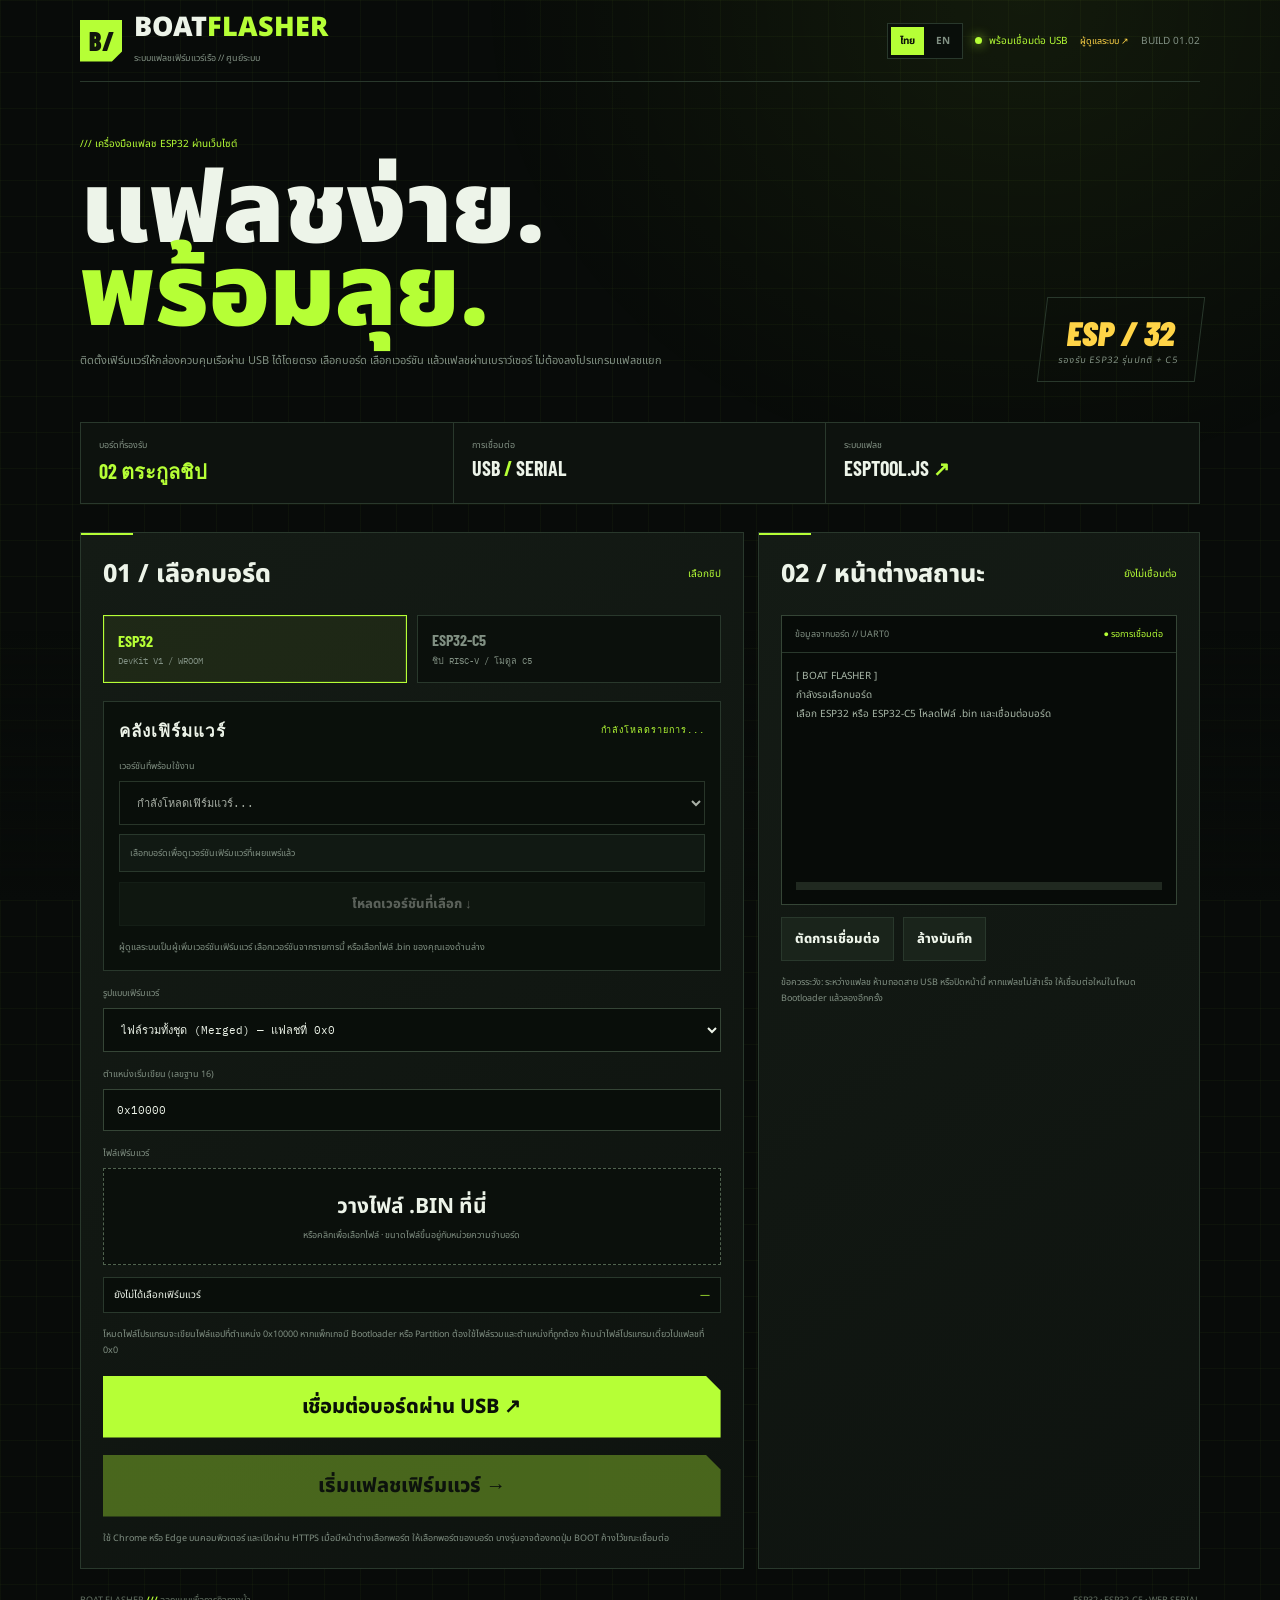
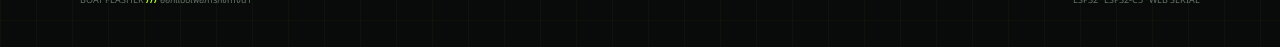
==== commit fece3e11: "Fix language switch CSS leaking into page content" ====
--- a/flasher/index.html
+++ b/flasher/index.html
@@ -25,11 +25,11 @@
 .footer{padding:24px 0 40px;display:flex;justify-content:space-between;color:#657365;font-size:9px;letter-spacing:1px}.footer b{color:var(--green)}
 .toast{position:fixed;bottom:20px;left:50%;transform:translate(-50%,20px);opacity:0;background:var(--green);color:#10170d;padding:12px 18px;font-size:10px;transition:.2s;pointer-events:none}.toast.show{opacity:1;transform:translate(-50%,0)}
 @media(max-width:760px){.hero{grid-template-columns:1fr;padding-top:40px}.hero-stamp{display:none}.layout{grid-template-columns:1fr}.stats{grid-template-columns:1fr}.stat{border-right:0;border-bottom:1px solid var(--line)}.stat:last-child{border:0}.header-right{font-size:8px}.brand strong{font-size:22px}.card{padding:17px}.footer{gap:15px;flex-direction:column}}
-</style>
+
 .lang-switch{display:inline-flex;align-items:center;gap:3px;padding:3px;border:1px solid var(--line);background:#090e0a}.lang-switch button{border:0;background:transparent;color:var(--muted);padding:6px 9px;font:700 10px var(--mono);cursor:pointer}.lang-switch button.active{background:var(--green);color:#0a1008}.header-right{display:flex;align-items:center;gap:12px;flex-wrap:wrap}.admin-link{white-space:nowrap}
 html[lang="th"] body{font-family:'Noto Sans Thai',sans-serif}html[lang="th"] h1,html[lang="th"] h2,html[lang="th"] .btn,html[lang="th"] .brand strong,html[lang="th"] .drop b{font-family:'Noto Sans Thai',sans-serif;letter-spacing:0}html[lang="th"] .eyebrow,html[lang="th"] .step,html[lang="th"] label,html[lang="th"] .stat small,html[lang="th"] .live,html[lang="th"] .admin-link,html[lang="th"] .note,html[lang="th"] .termbar,html[lang="th"] .footer{letter-spacing:0}html[lang="th"] .brand small{letter-spacing:0}html[lang="th"] .lang-switch button{font-family:'Noto Sans Thai',sans-serif}
 @media(max-width:760px){.header-right{gap:7px}.live{display:none}.lang-switch button{padding:6px 7px}}
-</head>
+</style></head>
 <body><div class="wrap">
 <header><a class="brand" href="./"><span class="mark">B/</span><span><strong>BOAT<span>FLASHER</span></strong><small data-i18n="brandTag">ระบบแฟลชเฟิร์มแวร์เรือ // ศูนย์ระบบ</small></span></a><div class="header-right"><div class="lang-switch" role="group" aria-label="Language"><button type="button" id="langTH" class="active" aria-pressed="true">ไทย</button><button type="button" id="langEN" aria-pressed="false">EN</button></div><span class="live"><i></i> <span data-i18n="webSerialReady">พร้อมเชื่อมต่อ USB</span></span><a class="admin-link" href="admin.html" data-i18n="admin">ผู้ดูแลระบบ ↗</a><span>BUILD 01.02</span></div></header>
 <section class="hero"><div><div class="eyebrow" data-i18n="heroEyebrow">/// เครื่องมือแฟลช ESP32 ผ่านเว็บไซต์</div><h1><span data-i18n="heroTitle1">แฟลชง่าย.</span><br><em data-i18n="heroTitle2">พร้อมลุย.</em></h1><p data-i18n="heroDesc">ติดตั้งเฟิร์มแวร์ให้กล่องควบคุมเรือผ่าน USB ได้โดยตรง เลือกบอร์ด เลือกเวอร์ชัน แล้วแฟลชผ่านเบราว์เซอร์ ไม่ต้องลงโปรแกรมแฟลชแยก</p></div><div class="hero-stamp"><b data-i18n="heroStamp">ESP / 32</b><small data-i18n="heroStampSub">รองรับ ESP32 รุ่นปกติ + C5</small></div></section>
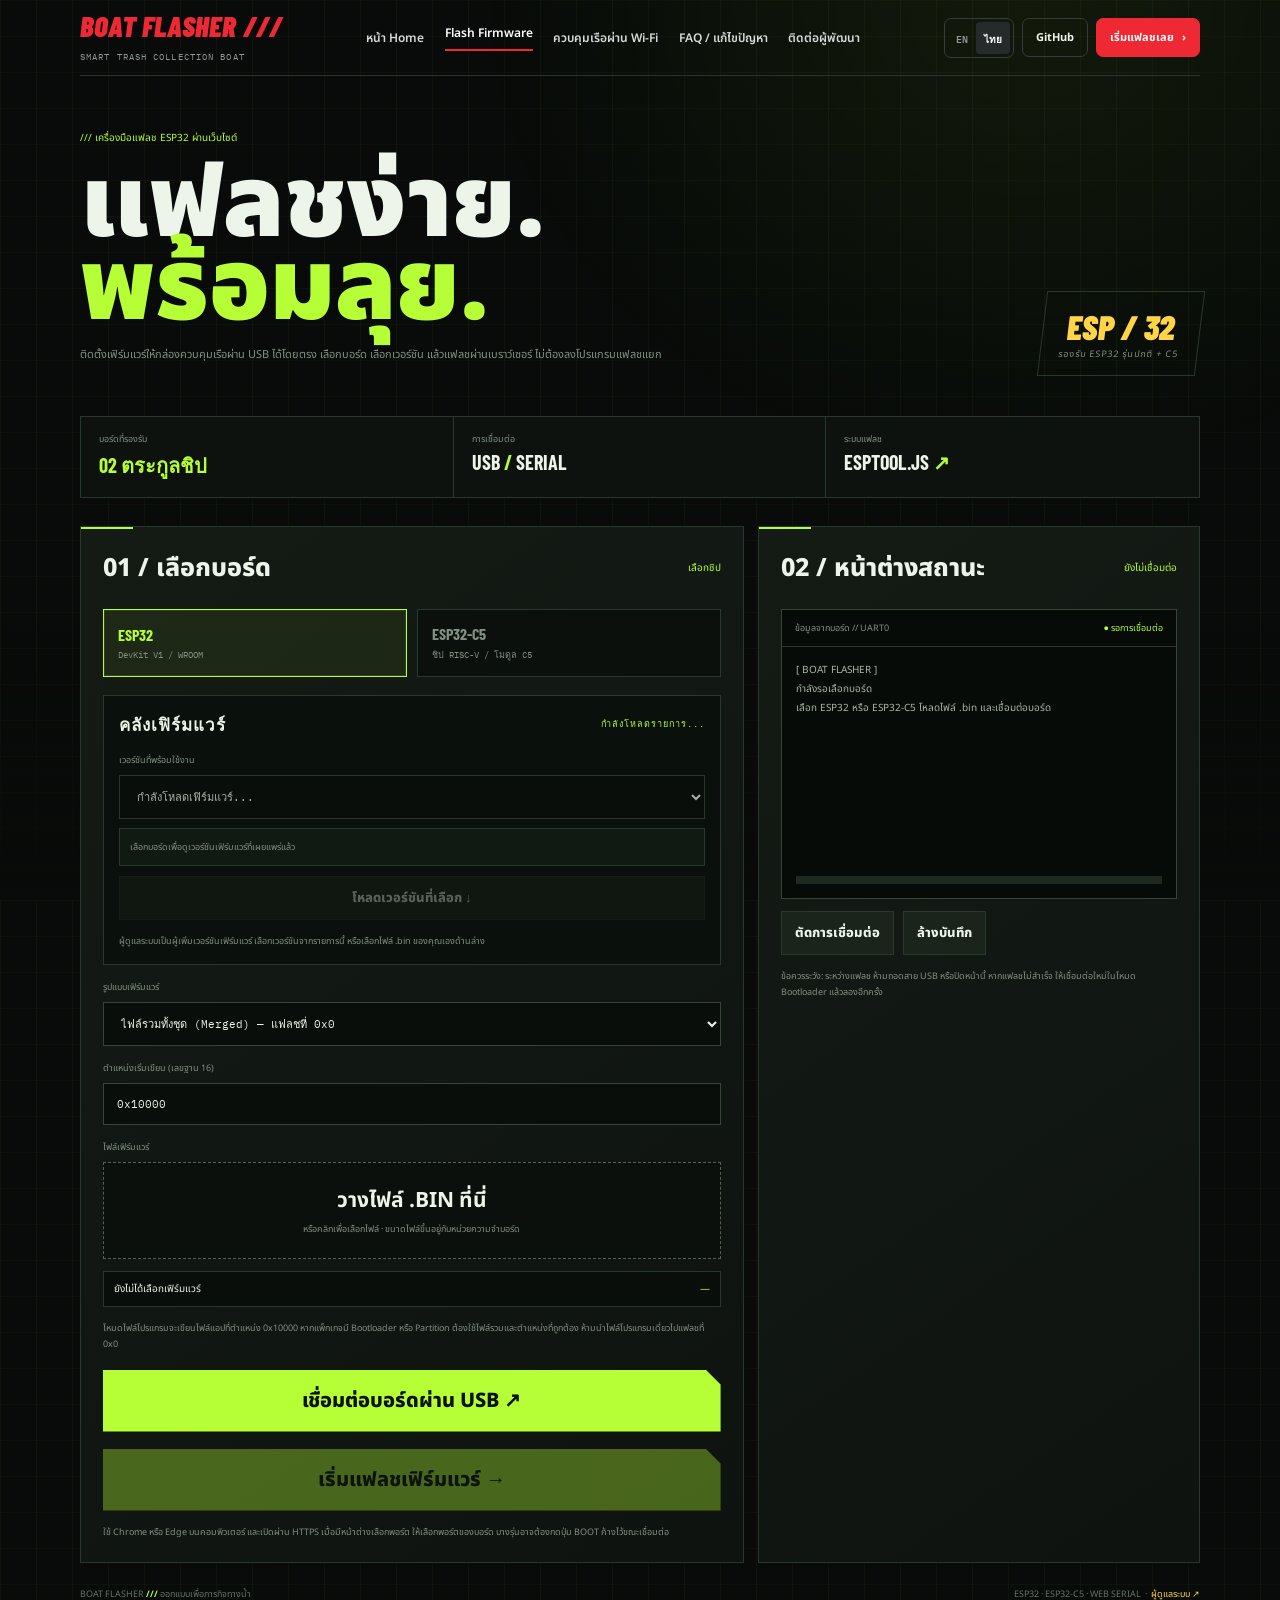
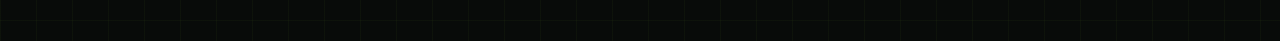
==== commit 83be7343: "Add shared top navigation to Flash Firmware page" ====
--- a/flasher/index.html
+++ b/flasher/index.html
@@ -29,9 +29,27 @@
 .lang-switch{display:inline-flex;align-items:center;gap:3px;padding:3px;border:1px solid var(--line);background:#090e0a}.lang-switch button{border:0;background:transparent;color:var(--muted);padding:6px 9px;font:700 10px var(--mono);cursor:pointer}.lang-switch button.active{background:var(--green);color:#0a1008}.header-right{display:flex;align-items:center;gap:12px;flex-wrap:wrap}.admin-link{white-space:nowrap}
 html[lang="th"] body{font-family:'Noto Sans Thai',sans-serif}html[lang="th"] h1,html[lang="th"] h2,html[lang="th"] .btn,html[lang="th"] .brand strong,html[lang="th"] .drop b{font-family:'Noto Sans Thai',sans-serif;letter-spacing:0}html[lang="th"] .eyebrow,html[lang="th"] .step,html[lang="th"] label,html[lang="th"] .stat small,html[lang="th"] .live,html[lang="th"] .admin-link,html[lang="th"] .note,html[lang="th"] .termbar,html[lang="th"] .footer{letter-spacing:0}html[lang="th"] .brand small{letter-spacing:0}html[lang="th"] .lang-switch button{font-family:'Noto Sans Thai',sans-serif}
 @media(max-width:760px){.header-right{gap:7px}.live{display:none}.lang-switch button{padding:6px 7px}}
-</style></head>
+</style>
+<link rel="stylesheet" href="site-nav.css"></head>
 <body><div class="wrap">
-<header><a class="brand" href="./"><span class="mark">B/</span><span><strong>BOAT<span>FLASHER</span></strong><small data-i18n="brandTag">ระบบแฟลชเฟิร์มแวร์เรือ // ศูนย์ระบบ</small></span></a><div class="header-right"><div class="lang-switch" role="group" aria-label="Language"><button type="button" id="langTH" class="active" aria-pressed="true">ไทย</button><button type="button" id="langEN" aria-pressed="false">EN</button></div><span class="live"><i></i> <span data-i18n="webSerialReady">พร้อมเชื่อมต่อ USB</span></span><a class="admin-link" href="admin.html" data-i18n="admin">ผู้ดูแลระบบ ↗</a><span>BUILD 01.02</span></div></header>
+<header class="site-topbar">
+  <a class="site-brand" href="home.html" aria-label="BOAT FLASHER Home"><span><strong>BOAT FLASHER ///</strong><small data-site-i18n="navBrandSub">SMART TRASH COLLECTION BOAT</small></span></a>
+  <nav class="site-nav" aria-label="Main navigation">
+    <a href="home.html" data-site-i18n="navHome">หน้า Home</a>
+    <a href="index.html" aria-current="page" data-site-i18n="navFlash">Flash Firmware</a>
+    <a href="wifi.html" data-site-i18n="navWifi">ควบคุมเรือผ่าน Wi-Fi</a>
+    <a href="faq.html" data-site-i18n="navFaq">FAQ / แก้ไขปัญหา</a>
+    <a href="contact.html" data-site-i18n="navContact">ติดต่อผู้พัฒนา</a>
+  </nav>
+  <div class="site-actions">
+    <div class="site-lang" role="group" aria-label="Language">
+      <button type="button" id="langEN" data-site-lang="en" aria-pressed="false">EN</button>
+      <button type="button" id="langTH" data-site-lang="th" class="active" aria-pressed="true">ไทย</button>
+    </div>
+    <a class="site-github" href="https://github.com/LonelyX22/lo9e.github.io" target="_blank" rel="noopener" data-site-i18n="navGithub">GitHub</a>
+    <a class="site-cta" href="index.html"><span data-site-i18n="navCta">เริ่มแฟลชเลย</span> ›</a>
+  </div>
+</header>
 <section class="hero"><div><div class="eyebrow" data-i18n="heroEyebrow">/// เครื่องมือแฟลช ESP32 ผ่านเว็บไซต์</div><h1><span data-i18n="heroTitle1">แฟลชง่าย.</span><br><em data-i18n="heroTitle2">พร้อมลุย.</em></h1><p data-i18n="heroDesc">ติดตั้งเฟิร์มแวร์ให้กล่องควบคุมเรือผ่าน USB ได้โดยตรง เลือกบอร์ด เลือกเวอร์ชัน แล้วแฟลชผ่านเบราว์เซอร์ ไม่ต้องลงโปรแกรมแฟลชแยก</p></div><div class="hero-stamp"><b data-i18n="heroStamp">ESP / 32</b><small data-i18n="heroStampSub">รองรับ ESP32 รุ่นปกติ + C5</small></div></section>
 <section class="stats"><div class="stat"><small data-i18n="statTargets">บอร์ดที่รองรับ</small><b><span>02</span> <span data-i18n="statChipFamilies">ตระกูลชิป</span></b></div><div class="stat"><small data-i18n="statConnection">การเชื่อมต่อ</small><b>USB <span>/</span> SERIAL</b></div><div class="stat"><small data-i18n="statEngine">ระบบแฟลช</small><b>ESPTOOL.JS <span>↗</span></b></div></section>
 <div class="layout">
@@ -49,8 +67,9 @@
 <div class="terminal"><div class="termbar"><span data-i18n="deviceOutput">ข้อมูลจากบอร์ด // UART0</span><span class="termled" id="termstate">● รอการเชื่อมต่อ</span></div><div id="log">[ BOAT FLASHER ]&#10;กำลังรอเลือกบอร์ด&#10;เลือก ESP32 หรือ ESP32-C5 โหลดไฟล์ .bin และเชื่อมต่อบอร์ด</div><div class="progress"><i id="bar"></i></div></div>
 <div style="display:flex;gap:9px;margin-top:12px"><button class="btn secondary" id="disconnect" data-i18n="disconnect">ตัดการเชื่อมต่อ</button><button class="btn secondary" id="clear" data-i18n="clearLog">ล้างบันทึก</button></div>
 <p class="note" data-i18n="safetyNote">ข้อควรระวัง: ระหว่างแฟลช ห้ามถอดสาย USB หรือปิดหน้านี้ หากแฟลชไม่สำเร็จ ให้เชื่อมต่อใหม่ในโหมด Bootloader แล้วลองอีกครั้ง</p></section></div>
-<div class="footer"><span>BOAT FLASHER <b>///</b> <span data-i18n="footerTag">ออกแบบเพื่อภารกิจทางน้ำ</span></span><span>ESP32 · ESP32-C5 · WEB SERIAL</span></div>
+<div class="footer"><span>BOAT FLASHER <b>///</b> <span data-i18n="footerTag">ออกแบบเพื่อภารกิจทางน้ำ</span></span><span>ESP32 · ESP32-C5 · WEB SERIAL &nbsp;·&nbsp; <a class="admin-link" href="admin.html" data-i18n="admin">ผู้ดูแลระบบ ↗</a></span></div>
 </div><div class="toast" id="toast"></div>
+<script src="site-nav.js"></script>
 <script type="module">
 import { ESPLoader, Transport } from 'https://esm.sh/esptool-js@0.7.1?bundle';
 const $=id=>document.getElementById(id);
@@ -83,7 +102,7 @@
  if(manifest)showReleaseInfo();
  document.title=lang==='th'?'BOAT FLASHER // แฟลชเฟิร์มแวร์':'BOAT FLASHER // Firmware Terminal';
 }
-function setLanguage(next){lang=next;localStorage.setItem(LANG_KEY,lang);applyLanguage()}
+function setLanguage(next){lang=next;localStorage.setItem(LANG_KEY,lang);applyLanguage();window.refreshSiteNavLanguage?.()}
 function populateReleases(){const b=getBoard();const sel=$('releaseSelect');sel.innerHTML='';const releases=(b?.releases||[]).slice().sort((a,c)=>String(c.published_at||'').localeCompare(String(a.published_at||'')));if(!releases.length){const o=document.createElement('option');o.value='';o.textContent=tr('noPublished');sel.append(o);sel.disabled=true;setCatalogState('catalogNoReleases');$('releaseInfo').textContent=tr('catalogNoFirmware')+' '+chip+'. '+tr('askAdmin');$('loadRelease').disabled=true;return}releases.forEach(r=>{const o=document.createElement('option');o.value=r.version;o.textContent=r.version+(b.latest===r.version?' — '+tr('latest'):'');sel.append(o)});sel.disabled=false;sel.value=b.latest&&releases.some(r=>r.version===b.latest)?b.latest:releases[0].version;showReleaseInfo();refresh()}
 function showReleaseInfo(){const r=getSelectedRelease();if(!r){$('releaseInfo').textContent=tr('noReleaseSelected');refresh();return}$('releaseInfo').textContent=(r.notes||tr('noReleaseNotes'))+'\n'+tr('imageLabel')+': '+r.filename+' · '+((r.size_bytes||0)/1024).toFixed(1)+' KB · '+tr('flashAddressLabel')+' '+(r.address||'0x0')+'\n'+tr('publishedLabel')+': '+(r.published_at||'')+'\n'+tr('shaLabel')+': '+(r.sha256||'not provided');refresh()}
 async function loadCatalog(){try{const response=await fetch('../firmware/manifest.json?ts='+Date.now(),{cache:'no-store'});if(!response.ok)throw new Error('Catalog HTTP '+response.status);manifest=await response.json();setCatalogState('catalogOnline');populateReleases();log(tr('logCatalogLoaded'),'log-ok')}catch(e){setCatalogState('catalogOffline');$('releaseSelect').innerHTML='<option>'+tr('catalogUnavailableOption')+'</option>';$('releaseSelect').disabled=true;$('releaseInfo').textContent=tr('catalogLoadError')+' '+e.message;log(tr('catalogLoadError')+' '+e.message,'log-warn')}}
--- a/flasher/site-nav.css
+++ b/flasher/site-nav.css
@@ -0,0 +1,22 @@
+@import url('https://fonts.googleapis.com/css2?family=Barlow+Condensed:wght@500;600;700;800;900&family=IBM+Plex+Mono:wght@400;500;600;700&family=Noto+Sans+Thai:wght@400;500;600;700;800;900&display=swap');
+:root{--site-red:#ef2934;--site-red-dark:#bd1822;--site-bg:#090b0b;--site-panel:#111515;--site-panel2:#171d1d;--site-line:#2a3030;--site-muted:#929b9a;--site-text:#f0f2f1;--site-mono:'IBM Plex Mono',monospace;--site-display:'Barlow Condensed',Impact,sans-serif}
+.site-body{margin:0;min-height:100vh;background:var(--site-bg);color:var(--site-text);font-family:'Noto Sans Thai',Arial,sans-serif;background-image:linear-gradient(#ffffff07 1px,transparent 1px),linear-gradient(90deg,#ffffff07 1px,transparent 1px);background-size:38px 38px}
+.site-body *{box-sizing:border-box}.site-body a{color:inherit}.site-wrap{width:min(1240px,calc(100% - 44px));margin:0 auto;position:relative}
+.site-topbar{min-height:76px;height:auto;display:flex;align-items:center;justify-content:space-between;gap:18px;border-bottom:1px solid #2b3030;position:relative;z-index:5}
+.site-brand{text-decoration:none;display:flex;align-items:center;flex:0 0 auto}.site-brand strong{font:900 italic 29px/.9 var(--site-display);letter-spacing:.2px;color:var(--site-red);white-space:nowrap}.site-brand small{display:block;margin-top:7px;color:#8e9796;font:9px var(--site-mono);letter-spacing:1.1px}
+.site-nav{display:flex;align-items:center;justify-content:center;gap:clamp(10px,1.6vw,24px);flex:1;min-width:0}.site-nav a{text-decoration:none;color:#d6dada;font-size:12px;font-weight:600;white-space:nowrap;transition:color .18s}.site-nav a:hover,.site-nav a[aria-current=page]{color:#fff}.site-nav a[aria-current=page]:after{content:"";display:block;height:2px;background:var(--site-red);margin-top:7px}
+.site-actions{display:flex;align-items:center;gap:8px;flex:0 0 auto}.site-lang{display:flex;align-items:center;gap:0;border:1px solid #363c3c;border-radius:7px;padding:3px}.site-lang button{border:0;background:transparent;color:#8f9998;padding:7px 8px;border-radius:4px;font:600 10px var(--site-mono);cursor:pointer}.site-lang button.active{background:#252b2b;color:#fff}
+.site-github,.site-cta{display:inline-flex;align-items:center;justify-content:center;gap:8px;text-decoration:none;border:1px solid #363c3c;border-radius:7px;padding:10px 13px;font-size:11px;font-weight:700;white-space:nowrap;transition:.18s}.site-github:hover{border-color:#929b9a;background:#171b1b}.site-cta{background:var(--site-red);border-color:var(--site-red);color:#fff}.site-cta:hover{background:#ff3b45;border-color:#ff3b45;transform:translateY(-1px)}
+.site-page{padding:44px 0 62px}.site-kicker{color:var(--site-red);font:700 10px var(--site-mono);letter-spacing:2px;text-transform:uppercase;margin:0 0 16px}.site-page h1,.site-page h2,.site-page h3{font-family:var(--site-display);text-transform:uppercase}.site-page h1{font-size:clamp(42px,6vw,76px);line-height:.95;letter-spacing:-.4px;margin:0 0 20px;font-weight:900}.site-page h1 em{font-style:normal;color:var(--site-red)}.site-lead{color:#aeb6b5;font-size:14px;line-height:1.9;max-width:700px;margin:0}.site-actions-row{display:flex;gap:10px;flex-wrap:wrap;margin-top:26px}.site-button{display:inline-flex;align-items:center;justify-content:center;gap:10px;padding:13px 18px;text-decoration:none;border-radius:6px;font-size:12px;font-weight:800;transition:.18s}.site-button.primary{background:var(--site-red);color:#fff;border:1px solid var(--site-red)}.site-button.primary:hover{background:#ff3b45;transform:translateY(-2px)}.site-button.outline{border:1px solid #454d4d;color:#e4e8e7;background:#111515}.site-button.outline:hover{border-color:#8d9695}
+.site-meta{font:9px var(--site-mono);color:#818a89;letter-spacing:1px;margin-top:24px}.site-hero{display:grid;grid-template-columns:1.08fr .92fr;gap:38px;align-items:center;min-height:430px}.site-hero-art{min-height:330px;border:1px solid #333b3b;background:radial-gradient(circle at 50% 48%,#6b18201e,transparent 55%),linear-gradient(145deg,#171b1b,#0d1010);position:relative;display:grid;place-items:center;overflow:hidden}.site-hero-art:before,.site-hero-art:after{content:"";position:absolute;border:1px solid #ef29342c;border-radius:50%;width:260px;height:260px}.site-hero-art:after{width:190px;height:190px;border-style:dashed;animation:site-spin 28s linear infinite}.site-radar{width:128px;height:128px;border-radius:50%;border:1px solid #ef2934a8;display:grid;place-items:center;box-shadow:0 0 55px #ef293425,inset 0 0 28px #ef29341a;position:relative}.site-radar:before{content:"";position:absolute;inset:15px;border:1px dashed #ef293477;border-radius:50%}.site-radar-core{width:56px;height:56px;background:var(--site-red);clip-path:polygon(0 0,100% 0,100% 72%,72% 100%,0 100%);display:grid;place-items:center;color:white;font:900 22px var(--site-display)}.site-radar-label{position:absolute;top:24px;left:24px;font:9px var(--site-mono);color:#ff7279;letter-spacing:1.5px}.site-radar-label.bottom{top:auto;left:auto;right:24px;bottom:24px;color:#aeb6b5}.site-art-readout{position:absolute;bottom:22px;left:24px;right:24px;display:flex;justify-content:space-between;gap:10px;border-top:1px solid #343b3b;padding-top:12px;color:#909998;font:9px var(--site-mono);letter-spacing:1px}
+@keyframes site-spin{to{transform:rotate(360deg)}}
+.site-stat-grid{display:grid;grid-template-columns:repeat(3,1fr);border:1px solid var(--site-line);background:#0d1111;margin:12px 0 54px}.site-stat{padding:18px 20px;border-right:1px solid var(--site-line)}.site-stat:last-child{border:0}.site-stat small{display:block;color:#8c9695;font:9px var(--site-mono);letter-spacing:1.3px}.site-stat b{display:block;font:700 25px var(--site-display);margin-top:4px}.site-stat b em{font-style:normal;color:var(--site-red)}
+.site-section{margin-top:48px}.site-section-head{display:flex;justify-content:space-between;align-items:end;gap:16px;margin-bottom:18px}.site-section-head h2{font-size:34px;line-height:1;margin:0}.site-section-head p{color:var(--site-red);font:10px var(--site-mono);letter-spacing:1.8px;margin:0 0 8px}.site-grid-3{display:grid;grid-template-columns:repeat(3,1fr);gap:13px}.site-card{background:linear-gradient(145deg,#151a1a,#0f1313);border:1px solid #303838;padding:21px;position:relative;min-height:170px}.site-card:before{content:"";position:absolute;top:0;left:0;width:42px;height:2px;background:var(--site-red)}.site-card-number{color:var(--site-red);font:700 11px var(--site-mono);letter-spacing:1px}.site-card h3{font-size:24px;line-height:1.05;margin:15px 0 9px}.site-card p{font-size:12px;color:#a6afae;line-height:1.8;margin:0}.site-card a{display:inline-block;margin-top:15px;color:#fff;font-size:11px;text-decoration:none;border-bottom:1px solid var(--site-red);padding-bottom:3px}
+.site-note{border:1px solid #6a3438;background:#1a1112;padding:16px 18px;margin:22px 0;color:#e7c5c7;font-size:12px;line-height:1.8}.site-note strong{color:#ff777e;display:block;margin-bottom:4px}.site-panel{background:linear-gradient(145deg,#151a1a,#0f1313);border:1px solid #303838;padding:22px}.site-panel-title{font:700 23px var(--site-display);margin:0 0 14px}.site-code-grid{display:grid;grid-template-columns:repeat(3,1fr);gap:10px}.site-code-item{padding:15px;background:#090d0d;border:1px solid #343b3b}.site-code-item small{display:block;color:#899392;font:9px var(--site-mono);letter-spacing:1px;margin-bottom:8px}.site-code-item code{font:700 15px var(--site-mono);color:#ff656d;overflow-wrap:anywhere}
+.site-step-grid{display:grid;grid-template-columns:repeat(2,1fr);gap:12px}.site-step{display:grid;grid-template-columns:46px 1fr;gap:14px;background:#121717;border:1px solid #303838;padding:18px}.site-step-no{width:42px;height:42px;display:grid;place-items:center;background:#271315;color:#ff5962;font:800 19px var(--site-display)}.site-step h3{font-size:22px;margin:0 0 7px}.site-step p{font-size:12px;line-height:1.8;color:#aab2b1;margin:0}
+.site-faq-list{display:grid;gap:10px}.site-faq{background:#121717;border:1px solid #303838;padding:0 18px}.site-faq summary{cursor:pointer;list-style:none;padding:17px 28px 17px 0;font-size:13px;font-weight:700;position:relative}.site-faq summary::-webkit-details-marker{display:none}.site-faq summary:after{content:"+";position:absolute;right:0;top:12px;color:var(--site-red);font:700 24px var(--site-display)}.site-faq[open] summary:after{content:"−"}.site-faq p{margin:0;padding:0 0 18px;color:#aab2b1;font-size:12px;line-height:1.9}
+.site-contact-grid{display:grid;grid-template-columns:repeat(2,1fr);gap:13px}.site-contact-link{display:block;text-decoration:none;background:#121717;border:1px solid #303838;padding:22px;transition:.18s}.site-contact-link:hover{border-color:var(--site-red);transform:translateY(-2px)}.site-contact-link small{color:var(--site-red);font:10px var(--site-mono);letter-spacing:1.5px}.site-contact-link h3{font-size:27px;margin:12px 0 8px}.site-contact-link p{font-size:12px;color:#aab2b1;line-height:1.8;margin:0}.site-template{width:100%;min-height:140px;background:#090d0d;border:1px solid #343b3b;color:#dfe5e4;padding:14px;font:11px/1.9 var(--site-mono);resize:vertical}.site-copy-row{display:flex;justify-content:space-between;align-items:center;gap:12px;margin-top:10px}.site-copy-btn{border:1px solid #414949;background:#1a2020;color:#fff;border-radius:5px;padding:10px 14px;cursor:pointer;font:700 11px var(--site-mono)}.site-copy-btn:hover{border-color:var(--site-red)}
+.site-footer{border-top:1px solid #2b3030;padding:22px 0 30px;display:flex;justify-content:space-between;gap:14px;color:#7e8988;font:9px var(--site-mono);letter-spacing:1px}.site-footer b{color:var(--site-red)}
+@media(max-width:1050px){.site-topbar{flex-wrap:wrap;padding:13px 0;gap:10px}.site-nav{order:3;flex:1 0 100%;justify-content:flex-start;overflow-x:auto;padding:7px 0 10px;scrollbar-width:thin}.site-actions{margin-left:auto}.site-hero{gap:22px}.site-brand strong{font-size:26px}}
+@media(max-width:720px){.site-wrap{width:calc(100% - 28px)}.site-page{padding-top:30px}.site-hero{grid-template-columns:1fr;min-height:0}.site-hero-art{min-height:270px}.site-grid-3,.site-step-grid,.site-contact-grid{grid-template-columns:1fr}.site-stat-grid{grid-template-columns:1fr;margin-bottom:36px}.site-stat{border-right:0;border-bottom:1px solid var(--site-line)}.site-stat:last-child{border-bottom:0}.site-code-grid{grid-template-columns:1fr}.site-section-head{align-items:start;flex-direction:column}.site-page h1{font-size:48px}.site-actions .site-cta{display:none}.site-github{display:none}.site-brand small{font-size:8px}.site-nav{gap:18px}.site-nav a{font-size:11px}.site-footer{flex-direction:column}.site-copy-row{align-items:flex-start;flex-direction:column}}
+@media(prefers-reduced-motion:reduce){.site-radar:after{animation:none}.site-contact-link,.site-button{transition:none}}
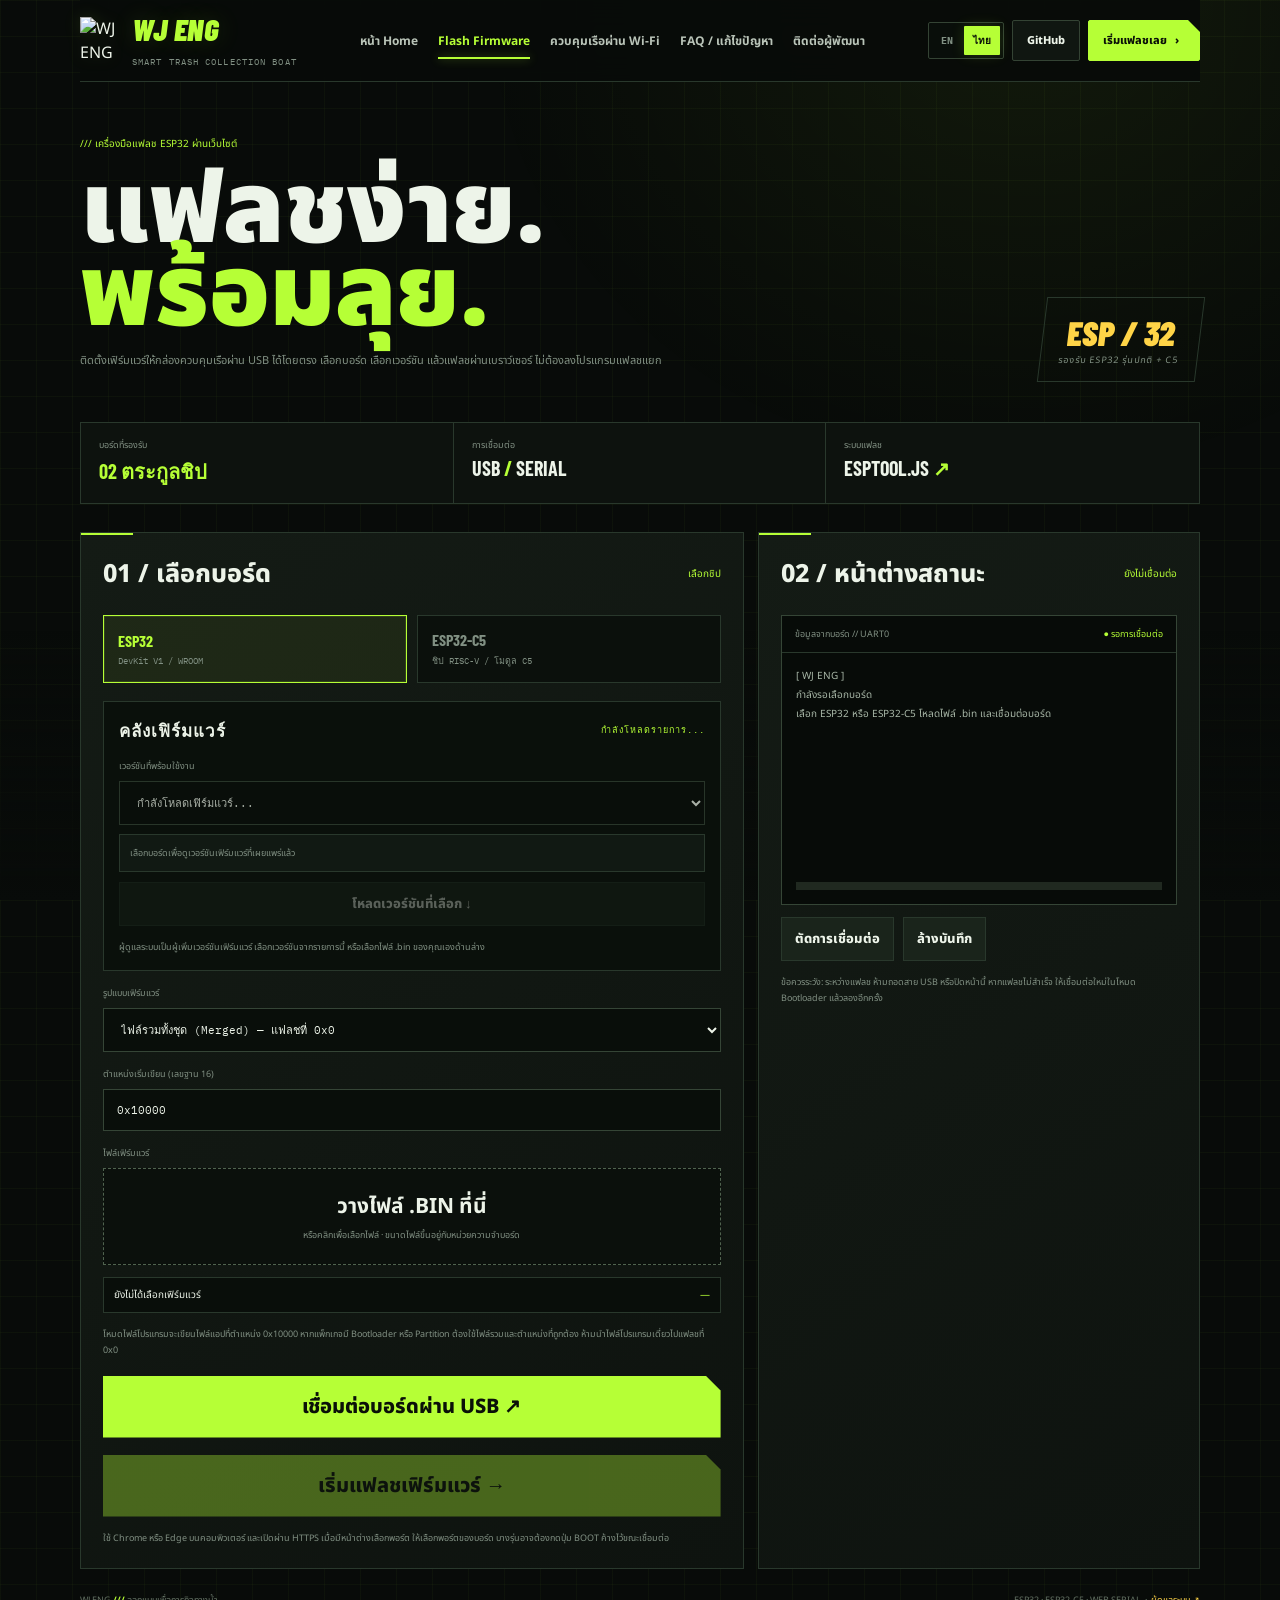
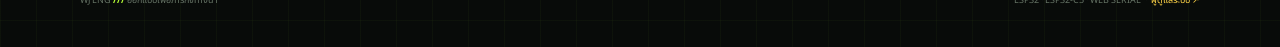
==== commit 6dcd2b13: "Apply WJ ENG branding and transparent school logo" ====
--- a/flasher/index.html
+++ b/flasher/index.html
@@ -2,8 +2,8 @@
 <html lang="th">
 <head>
 <meta charset="utf-8"><meta name="viewport" content="width=device-width,initial-scale=1,viewport-fit=cover">
-<meta name="theme-color" content="#080b09"><meta name="description" content="BOAT FLASHER — Browser-based ESP32 firmware installer for ESP32 and ESP32-C5.">
-<title>BOAT FLASHER // Firmware Terminal</title>
+<meta name="theme-color" content="#080b09"><meta name="description" content="WJ ENG — Browser-based ESP32 firmware installer for ESP32 and ESP32-C5.">
+<title>WJ ENG // Firmware Terminal</title>
 <link rel="preconnect" href="https://fonts.googleapis.com"><link rel="preconnect" href="https://fonts.gstatic.com" crossorigin>
 <link href="https://fonts.googleapis.com/css2?family=Barlow+Condensed:wght@500;600;700;800;900&family=IBM+Plex+Mono:wght@400;500;600;700&family=Noto+Sans+Thai:wght@400;500;600;700;800;900&display=swap" rel="stylesheet">
 <style>
@@ -33,7 +33,7 @@
 <link rel="stylesheet" href="site-nav.css"></head>
 <body><div class="wrap">
 <header class="site-topbar">
-  <a class="site-brand" href="home.html" aria-label="BOAT FLASHER Home"><span><strong>BOAT FLASHER ///</strong><small data-site-i18n="navBrandSub">SMART TRASH COLLECTION BOAT</small></span></a>
+  <a class="site-brand" href="home.html" aria-label="WJ ENG Home"><img class="site-brand-logo" src="assets/wj-eng-logo.png" alt="WJ ENG logo"><span><strong>WJ ENG</strong><small data-site-i18n="navBrandSub">SMART TRASH COLLECTION BOAT</small></span></a>
   <nav class="site-nav" aria-label="Main navigation">
     <a href="home.html" data-site-i18n="navHome">หน้า Home</a>
     <a href="index.html" aria-current="page" data-site-i18n="navFlash">Flash Firmware</a>
@@ -64,10 +64,10 @@
 <button class="btn primary" id="flash" disabled><span data-i18n="startFlash">เริ่มแฟลชเฟิร์มแวร์</span> <span>→</span></button>
 <p class="note" data-i18n="browserNote">ใช้ Chrome หรือ Edge บนคอมพิวเตอร์ และเปิดผ่าน HTTPS เมื่อมีหน้าต่างเลือกพอร์ต ให้เลือกพอร์ตของบอร์ด บางรุ่นอาจต้องกดปุ่ม BOOT ค้างไว้ขณะเชื่อมต่อ</p></section>
 <section class="card"><div class="card-head"><h2 data-i18n="serialConsole">02 / หน้าต่างสถานะ</h2><span class="step" id="status">ยังไม่เชื่อมต่อ</span></div>
-<div class="terminal"><div class="termbar"><span data-i18n="deviceOutput">ข้อมูลจากบอร์ด // UART0</span><span class="termled" id="termstate">● รอการเชื่อมต่อ</span></div><div id="log">[ BOAT FLASHER ]&#10;กำลังรอเลือกบอร์ด&#10;เลือก ESP32 หรือ ESP32-C5 โหลดไฟล์ .bin และเชื่อมต่อบอร์ด</div><div class="progress"><i id="bar"></i></div></div>
+<div class="terminal"><div class="termbar"><span data-i18n="deviceOutput">ข้อมูลจากบอร์ด // UART0</span><span class="termled" id="termstate">● รอการเชื่อมต่อ</span></div><div id="log">[ WJ ENG ]&#10;กำลังรอเลือกบอร์ด&#10;เลือก ESP32 หรือ ESP32-C5 โหลดไฟล์ .bin และเชื่อมต่อบอร์ด</div><div class="progress"><i id="bar"></i></div></div>
 <div style="display:flex;gap:9px;margin-top:12px"><button class="btn secondary" id="disconnect" data-i18n="disconnect">ตัดการเชื่อมต่อ</button><button class="btn secondary" id="clear" data-i18n="clearLog">ล้างบันทึก</button></div>
 <p class="note" data-i18n="safetyNote">ข้อควรระวัง: ระหว่างแฟลช ห้ามถอดสาย USB หรือปิดหน้านี้ หากแฟลชไม่สำเร็จ ให้เชื่อมต่อใหม่ในโหมด Bootloader แล้วลองอีกครั้ง</p></section></div>
-<div class="footer"><span>BOAT FLASHER <b>///</b> <span data-i18n="footerTag">ออกแบบเพื่อภารกิจทางน้ำ</span></span><span>ESP32 · ESP32-C5 · WEB SERIAL &nbsp;·&nbsp; <a class="admin-link" href="admin.html" data-i18n="admin">ผู้ดูแลระบบ ↗</a></span></div>
+<div class="footer"><span>WJ ENG <b>///</b> <span data-i18n="footerTag">ออกแบบเพื่อภารกิจทางน้ำ</span></span><span>ESP32 · ESP32-C5 · WEB SERIAL &nbsp;·&nbsp; <a class="admin-link" href="admin.html" data-i18n="admin">ผู้ดูแลระบบ ↗</a></span></div>
 </div><div class="toast" id="toast"></div>
 <script src="site-nav.js"></script>
 <script type="module">
@@ -76,10 +76,10 @@
 const LANG_KEY='boatFlasherLanguage';
 const words={
 th:{
-brandTag:'ระบบแฟลชเฟิร์มแวร์เรือ // ศูนย์ระบบ',webSerialReady:'พร้อมเชื่อมต่อ USB',admin:'ผู้ดูแลระบบ ↗',heroEyebrow:'/// เครื่องมือแฟลช ESP32 ผ่านเว็บไซต์',heroTitle1:'แฟลชง่าย.',heroTitle2:'พร้อมลุย.',heroDesc:'ติดตั้งเฟิร์มแวร์ให้กล่องควบคุมเรือผ่าน USB ได้โดยตรง เลือกบอร์ด เลือกเวอร์ชัน แล้วแฟลชผ่านเบราว์เซอร์ ไม่ต้องลงโปรแกรมแฟลชแยก',heroStamp:'ESP / 32',heroStampSub:'รองรับ ESP32 รุ่นปกติ + C5',statTargets:'บอร์ดที่รองรับ',statChipFamilies:'ตระกูลชิป',statConnection:'การเชื่อมต่อ',statEngine:'ระบบแฟลช',targetDevice:'01 / เลือกบอร์ด',selectChip:'เลือกชิป',esp32Sub:'DevKit V1 / WROOM',c5Sub:'ชิป RISC-V / โมดูล C5',firmwareCenter:'คลังเฟิร์มแวร์',catalogLoading:'กำลังโหลดรายการ...',availableReleases:'เวอร์ชันที่พร้อมใช้งาน',loadRelease:'โหลดเวอร์ชันที่เลือก ↓',firmwareNote:'ผู้ดูแลระบบเป็นผู้เพิ่มเวอร์ชันเฟิร์มแวร์ เลือกเวอร์ชันจากรายการนี้ หรือเลือกไฟล์ .bin ของคุณเองด้านล่าง',flashMode:'รูปแบบเฟิร์มแวร์',modeMerged:'ไฟล์รวมทั้งชุด (Merged) — แฟลชที่ 0x0',modeApp:'ไฟล์โปรแกรมเท่านั้น — แฟลชที่ 0x10000',modeCustom:'กำหนดไฟล์และตำแหน่งแฟลชเอง',flashAddress:'ตำแหน่งเริ่มเขียน (เลขฐาน 16)',firmwareImage:'ไฟล์เฟิร์มแวร์',dropTitle:'วางไฟล์ .BIN ที่นี่',dropSub:'หรือคลิกเพื่อเลือกไฟล์ · ขนาดไฟล์ขึ้นอยู่กับหน่วยความจำบอร์ด',noFirmware:'ยังไม่ได้เลือกเฟิร์มแวร์',appModeNote:'โหมดไฟล์โปรแกรมจะเขียนไฟล์แอปที่ตำแหน่ง 0x10000 หากแพ็กเกจมี Bootloader หรือ Partition ต้องใช้ไฟล์รวมและตำแหน่งที่ถูกต้อง ห้ามนำไฟล์โปรแกรมเดี่ยวไปแฟลชที่ 0x0',connectUsb:'เชื่อมต่อบอร์ดผ่าน USB',startFlash:'เริ่มแฟลชเฟิร์มแวร์',browserNote:'ใช้ Chrome หรือ Edge บนคอมพิวเตอร์ และเปิดผ่าน HTTPS เมื่อมีหน้าต่างเลือกพอร์ต ให้เลือกพอร์ตของบอร์ด บางรุ่นอาจต้องกดปุ่ม BOOT ค้างไว้ขณะเชื่อมต่อ',serialConsole:'02 / หน้าต่างสถานะ',statusDisconnected:'ยังไม่เชื่อมต่อ',deviceOutput:'ข้อมูลจากบอร์ด // UART0',termStandby:'● รอการเชื่อมต่อ',disconnect:'ตัดการเชื่อมต่อ',clearLog:'ล้างบันทึก',safetyNote:'ข้อควรระวัง: ระหว่างแฟลช ห้ามถอดสาย USB หรือปิดหน้านี้ หากแฟลชไม่สำเร็จ ให้เชื่อมต่อใหม่ในโหมด Bootloader แล้วลองอีกครั้ง',footerTag:'ออกแบบเพื่อภารกิจทางน้ำ',bootLog:'[ BOAT FLASHER ]\nกำลังรอเลือกบอร์ด\nเลือก ESP32 หรือ ESP32-C5 โหลดไฟล์ .bin และเชื่อมต่อบอร์ด',loadingOption:'กำลังโหลดเฟิร์มแวร์...',noPublished:'ยังไม่มีเฟิร์มแวร์เผยแพร่',catalogUnavailableOption:'ไม่สามารถโหลดรายการเฟิร์มแวร์ได้',catalogOnline:'รายการเฟิร์มแวร์พร้อมใช้งาน',catalogOffline:'ไม่สามารถโหลดรายการได้',catalogNoReleases:'ยังไม่มีเวอร์ชัน',noReleaseSelected:'ยังไม่ได้เลือกเวอร์ชัน',noReleaseNotes:'ไม่มีรายละเอียดการอัปเดต',imageLabel:'ไฟล์',publishedLabel:'เผยแพร่เมื่อ',flashAddressLabel:'ตำแหน่งแฟลช',shaLabel:'SHA-256',latest:'ล่าสุด',catalogNoFirmware:'ยังไม่มีเฟิร์มแวร์สำหรับ',askAdmin:'กรุณาติดต่อผู้ดูแลระบบเพื่อเพิ่มเฟิร์มแวร์',catalogLoadError:'โหลดรายการเฟิร์มแวร์ไม่สำเร็จ:',statusConnecting:'กำลังเชื่อมต่อ',statusConnected:'เชื่อมต่อแล้ว',statusConnectionError:'เชื่อมต่อไม่สำเร็จ',statusFlashing:'กำลังแฟลช',statusFlashComplete:'แฟลชสำเร็จ',statusFlashFailed:'แฟลชไม่สำเร็จ',statusBrowserUnsupported:'เบราว์เซอร์ไม่รองรับ',statusDeviceRemoved:'ถอดบอร์ดแล้ว',logCatalogLoaded:'โหลดรายการเฟิร์มแวร์แล้ว',logDownloading:'กำลังดาวน์โหลดเฟิร์มแวร์',logVerified:'ตรวจสอบเฟิร์มแวร์ผ่าน · SHA-256 ถูกต้อง · ตำแหน่ง',logTargetSelected:'เลือกบอร์ดแล้ว:',logReselect:'กรุณาเลือกเฟิร์มแวร์สำหรับบอร์ดนี้ใหม่',logFirmwareLoaded:'เลือกไฟล์เฟิร์มแวร์แล้ว:',logOpening:'กำลังเปิดการเชื่อมต่อ USB...',logDetected:'ตรวจพบบอร์ด:',logSerialReady:'เชื่อมต่อพอร์ตอนุกรมแล้ว พร้อมแฟลช',logStarting:'เริ่มเขียนเฟิร์มแวร์ที่ตำแหน่ง',logWritten:'เขียนเฟิร์มแวร์สำเร็จ กรุณารีเซ็ตบอร์ดเพื่อเริ่มใช้งาน',logDisconnected:'ตัดการเชื่อมต่อบอร์ดแล้ว',logUsbRemoved:'ถอดอุปกรณ์ USB แล้ว',logBrowserUnsupported:'เบราว์เซอร์ไม่รองรับ Web Serial กรุณาเปิดด้วย Chrome หรือ Edge บนคอมพิวเตอร์',toastTargetMismatch:'เฟิร์มแวร์ไม่ตรงกับบอร์ดที่เลือก',toastFirmwareLoaded:'โหลดเฟิร์มแวร์เรียบร้อย',toastCouldNotLoad:'โหลดเฟิร์มแวร์ไม่สำเร็จ:',toastPleaseBin:'กรุณาเลือกไฟล์เฟิร์มแวร์ .bin',toastAddress:'กรุณาระบุตำแหน่งแฟลชเป็นเลขฐาน 16 ให้ถูกต้อง',toastFlashComplete:'แฟลชสำเร็จ — กรุณารีเซ็ตบอร์ด',toastFlashFailed:'แฟลชไม่สำเร็จ — ดูรายละเอียดในหน้าต่างสถานะ',toastConnection:'เชื่อมต่อไม่สำเร็จ',toastReset:'กรุณารีเซ็ตบอร์ด'
+brandTag:'ระบบแฟลชเฟิร์มแวร์เรือ // ศูนย์ระบบ',webSerialReady:'พร้อมเชื่อมต่อ USB',admin:'ผู้ดูแลระบบ ↗',heroEyebrow:'/// เครื่องมือแฟลช ESP32 ผ่านเว็บไซต์',heroTitle1:'แฟลชง่าย.',heroTitle2:'พร้อมลุย.',heroDesc:'ติดตั้งเฟิร์มแวร์ให้กล่องควบคุมเรือผ่าน USB ได้โดยตรง เลือกบอร์ด เลือกเวอร์ชัน แล้วแฟลชผ่านเบราว์เซอร์ ไม่ต้องลงโปรแกรมแฟลชแยก',heroStamp:'ESP / 32',heroStampSub:'รองรับ ESP32 รุ่นปกติ + C5',statTargets:'บอร์ดที่รองรับ',statChipFamilies:'ตระกูลชิป',statConnection:'การเชื่อมต่อ',statEngine:'ระบบแฟลช',targetDevice:'01 / เลือกบอร์ด',selectChip:'เลือกชิป',esp32Sub:'DevKit V1 / WROOM',c5Sub:'ชิป RISC-V / โมดูล C5',firmwareCenter:'คลังเฟิร์มแวร์',catalogLoading:'กำลังโหลดรายการ...',availableReleases:'เวอร์ชันที่พร้อมใช้งาน',loadRelease:'โหลดเวอร์ชันที่เลือก ↓',firmwareNote:'ผู้ดูแลระบบเป็นผู้เพิ่มเวอร์ชันเฟิร์มแวร์ เลือกเวอร์ชันจากรายการนี้ หรือเลือกไฟล์ .bin ของคุณเองด้านล่าง',flashMode:'รูปแบบเฟิร์มแวร์',modeMerged:'ไฟล์รวมทั้งชุด (Merged) — แฟลชที่ 0x0',modeApp:'ไฟล์โปรแกรมเท่านั้น — แฟลชที่ 0x10000',modeCustom:'กำหนดไฟล์และตำแหน่งแฟลชเอง',flashAddress:'ตำแหน่งเริ่มเขียน (เลขฐาน 16)',firmwareImage:'ไฟล์เฟิร์มแวร์',dropTitle:'วางไฟล์ .BIN ที่นี่',dropSub:'หรือคลิกเพื่อเลือกไฟล์ · ขนาดไฟล์ขึ้นอยู่กับหน่วยความจำบอร์ด',noFirmware:'ยังไม่ได้เลือกเฟิร์มแวร์',appModeNote:'โหมดไฟล์โปรแกรมจะเขียนไฟล์แอปที่ตำแหน่ง 0x10000 หากแพ็กเกจมี Bootloader หรือ Partition ต้องใช้ไฟล์รวมและตำแหน่งที่ถูกต้อง ห้ามนำไฟล์โปรแกรมเดี่ยวไปแฟลชที่ 0x0',connectUsb:'เชื่อมต่อบอร์ดผ่าน USB',startFlash:'เริ่มแฟลชเฟิร์มแวร์',browserNote:'ใช้ Chrome หรือ Edge บนคอมพิวเตอร์ และเปิดผ่าน HTTPS เมื่อมีหน้าต่างเลือกพอร์ต ให้เลือกพอร์ตของบอร์ด บางรุ่นอาจต้องกดปุ่ม BOOT ค้างไว้ขณะเชื่อมต่อ',serialConsole:'02 / หน้าต่างสถานะ',statusDisconnected:'ยังไม่เชื่อมต่อ',deviceOutput:'ข้อมูลจากบอร์ด // UART0',termStandby:'● รอการเชื่อมต่อ',disconnect:'ตัดการเชื่อมต่อ',clearLog:'ล้างบันทึก',safetyNote:'ข้อควรระวัง: ระหว่างแฟลช ห้ามถอดสาย USB หรือปิดหน้านี้ หากแฟลชไม่สำเร็จ ให้เชื่อมต่อใหม่ในโหมด Bootloader แล้วลองอีกครั้ง',footerTag:'ออกแบบเพื่อภารกิจทางน้ำ',bootLog:'[ WJ ENG ]\nกำลังรอเลือกบอร์ด\nเลือก ESP32 หรือ ESP32-C5 โหลดไฟล์ .bin และเชื่อมต่อบอร์ด',loadingOption:'กำลังโหลดเฟิร์มแวร์...',noPublished:'ยังไม่มีเฟิร์มแวร์เผยแพร่',catalogUnavailableOption:'ไม่สามารถโหลดรายการเฟิร์มแวร์ได้',catalogOnline:'รายการเฟิร์มแวร์พร้อมใช้งาน',catalogOffline:'ไม่สามารถโหลดรายการได้',catalogNoReleases:'ยังไม่มีเวอร์ชัน',noReleaseSelected:'ยังไม่ได้เลือกเวอร์ชัน',noReleaseNotes:'ไม่มีรายละเอียดการอัปเดต',imageLabel:'ไฟล์',publishedLabel:'เผยแพร่เมื่อ',flashAddressLabel:'ตำแหน่งแฟลช',shaLabel:'SHA-256',latest:'ล่าสุด',catalogNoFirmware:'ยังไม่มีเฟิร์มแวร์สำหรับ',askAdmin:'กรุณาติดต่อผู้ดูแลระบบเพื่อเพิ่มเฟิร์มแวร์',catalogLoadError:'โหลดรายการเฟิร์มแวร์ไม่สำเร็จ:',statusConnecting:'กำลังเชื่อมต่อ',statusConnected:'เชื่อมต่อแล้ว',statusConnectionError:'เชื่อมต่อไม่สำเร็จ',statusFlashing:'กำลังแฟลช',statusFlashComplete:'แฟลชสำเร็จ',statusFlashFailed:'แฟลชไม่สำเร็จ',statusBrowserUnsupported:'เบราว์เซอร์ไม่รองรับ',statusDeviceRemoved:'ถอดบอร์ดแล้ว',logCatalogLoaded:'โหลดรายการเฟิร์มแวร์แล้ว',logDownloading:'กำลังดาวน์โหลดเฟิร์มแวร์',logVerified:'ตรวจสอบเฟิร์มแวร์ผ่าน · SHA-256 ถูกต้อง · ตำแหน่ง',logTargetSelected:'เลือกบอร์ดแล้ว:',logReselect:'กรุณาเลือกเฟิร์มแวร์สำหรับบอร์ดนี้ใหม่',logFirmwareLoaded:'เลือกไฟล์เฟิร์มแวร์แล้ว:',logOpening:'กำลังเปิดการเชื่อมต่อ USB...',logDetected:'ตรวจพบบอร์ด:',logSerialReady:'เชื่อมต่อพอร์ตอนุกรมแล้ว พร้อมแฟลช',logStarting:'เริ่มเขียนเฟิร์มแวร์ที่ตำแหน่ง',logWritten:'เขียนเฟิร์มแวร์สำเร็จ กรุณารีเซ็ตบอร์ดเพื่อเริ่มใช้งาน',logDisconnected:'ตัดการเชื่อมต่อบอร์ดแล้ว',logUsbRemoved:'ถอดอุปกรณ์ USB แล้ว',logBrowserUnsupported:'เบราว์เซอร์ไม่รองรับ Web Serial กรุณาเปิดด้วย Chrome หรือ Edge บนคอมพิวเตอร์',toastTargetMismatch:'เฟิร์มแวร์ไม่ตรงกับบอร์ดที่เลือก',toastFirmwareLoaded:'โหลดเฟิร์มแวร์เรียบร้อย',toastCouldNotLoad:'โหลดเฟิร์มแวร์ไม่สำเร็จ:',toastPleaseBin:'กรุณาเลือกไฟล์เฟิร์มแวร์ .bin',toastAddress:'กรุณาระบุตำแหน่งแฟลชเป็นเลขฐาน 16 ให้ถูกต้อง',toastFlashComplete:'แฟลชสำเร็จ — กรุณารีเซ็ตบอร์ด',toastFlashFailed:'แฟลชไม่สำเร็จ — ดูรายละเอียดในหน้าต่างสถานะ',toastConnection:'เชื่อมต่อไม่สำเร็จ',toastReset:'กรุณารีเซ็ตบอร์ด'
 },
 en:{
-brandTag:'BOAT FIRMWARE // SYSTEMS DIVISION',webSerialReady:'USB SERIAL READY',admin:'ADMIN ↗',heroEyebrow:'/// UNIVERSAL ESP FLASH UTILITY',heroTitle1:'FLASH IT.',heroTitle2:'SHIP IT.',heroDesc:'Install firmware to your boat controller directly over USB. Choose your board, select a release and flash from your browser — no separate desktop flasher required.',heroStamp:'ESP / 32',heroStampSub:'CLASSIC ESP32 + C5',statTargets:'SUPPORTED TARGETS',statChipFamilies:'CHIP FAMILIES',statConnection:'CONNECTION',statEngine:'FLASH ENGINE',targetDevice:'01 / TARGET DEVICE',selectChip:'SELECT CHIP',esp32Sub:'DEVKIT V1 / WROOM',c5Sub:'RISC-V / C5 MODULE',firmwareCenter:'FIRMWARE CENTER',catalogLoading:'LOADING CATALOG...',availableReleases:'AVAILABLE RELEASES',loadRelease:'LOAD SELECTED RELEASE ↓',firmwareNote:'Firmware versions are managed by the project administrator. Select a release here or load your own .bin file below.',flashMode:'FLASH MODE',modeMerged:'COMPLETE MERGED IMAGE — FLASH AT 0x0',modeApp:'APPLICATION IMAGE ONLY — FLASH AT 0x10000',modeCustom:'CUSTOM IMAGE — SET ADDRESS',flashAddress:'FLASH ADDRESS (HEX)',firmwareImage:'FIRMWARE IMAGE',dropTitle:'DROP .BIN FILE HERE',dropSub:'OR CLICK TO BROWSE · MAX FILE SIZE DEPENDS ON DEVICE FLASH',noFirmware:'NO FIRMWARE SELECTED',appModeNote:'Application-only mode writes the app image at 0x10000. If your package includes bootloader or partition images, use a complete image set with the correct offsets. Never flash an app-only image at 0x0.',connectUsb:'CONNECT USB DEVICE',startFlash:'START FLASH SEQUENCE',browserNote:'Use Chrome or Edge on desktop over HTTPS. Choose your board serial port when prompted. Some boards may require holding BOOT while connecting.',serialConsole:'02 / SERIAL CONSOLE',statusDisconnected:'DISCONNECTED',deviceOutput:'DEVICE OUTPUT // UART0',termStandby:'● STANDBY',disconnect:'DISCONNECT',clearLog:'CLEAR LOG',safetyNote:'FLASH SAFETY: Keep the USB cable connected and do not close this tab while writing. If flashing fails, reconnect in bootloader mode and retry.',footerTag:'ENGINEERED FOR THE WATER',bootLog:'[ BOAT FLASHER BOOT ]\nWaiting for target selection.\nSelect ESP32 or ESP32-C5, load a .bin image and connect your board.',loadingOption:'Loading firmware catalog...',noPublished:'No published firmware yet',catalogUnavailableOption:'Firmware catalog unavailable',catalogOnline:'CATALOG ONLINE',catalogOffline:'CATALOG OFFLINE',catalogNoReleases:'NO RELEASES',noReleaseSelected:'No release selected.',noReleaseNotes:'No release notes',imageLabel:'Image',publishedLabel:'Published',flashAddressLabel:'Flash address',shaLabel:'SHA-256',latest:'LATEST',catalogNoFirmware:'No firmware has been published for',askAdmin:'Ask the project administrator to publish a release.',catalogLoadError:'Could not load firmware catalog:',statusConnecting:'CONNECTING',statusConnected:'CONNECTED',statusConnectionError:'CONNECTION ERROR',statusFlashing:'FLASHING',statusFlashComplete:'FLASH COMPLETE',statusFlashFailed:'FLASH FAILED',statusBrowserUnsupported:'BROWSER UNSUPPORTED',statusDeviceRemoved:'DEVICE REMOVED',logCatalogLoaded:'Firmware catalog loaded.',logDownloading:'Downloading',logVerified:'Verified firmware · SHA-256 OK · address',logTargetSelected:'Target selected:',logReselect:'reselect firmware for this target.',logFirmwareLoaded:'Firmware loaded:',logOpening:'Opening serial connection...',logDetected:'Detected chip:',logSerialReady:'Serial link established. Ready to flash.',logStarting:'Starting flash at',logWritten:'Firmware written successfully. Reset the board to boot.',logDisconnected:'Serial device disconnected',logUsbRemoved:'USB device disconnected.',logBrowserUnsupported:'Web Serial unavailable. Open this page in Chrome or Edge on desktop.',toastTargetMismatch:'Firmware target does not match selected board',toastFirmwareLoaded:'Firmware loaded',toastCouldNotLoad:'Could not load firmware:',toastPleaseBin:'Please select a .bin firmware image',toastAddress:'Enter a valid hexadecimal address',toastFlashComplete:'Flash complete — reset your board',toastFlashFailed:'Flash failed — see serial console',toastConnection:'Connection failed',toastReset:'Reset the board'
+brandTag:'BOAT FIRMWARE // SYSTEMS DIVISION',webSerialReady:'USB SERIAL READY',admin:'ADMIN ↗',heroEyebrow:'/// UNIVERSAL ESP FLASH UTILITY',heroTitle1:'FLASH IT.',heroTitle2:'SHIP IT.',heroDesc:'Install firmware to your boat controller directly over USB. Choose your board, select a release and flash from your browser — no separate desktop flasher required.',heroStamp:'ESP / 32',heroStampSub:'CLASSIC ESP32 + C5',statTargets:'SUPPORTED TARGETS',statChipFamilies:'CHIP FAMILIES',statConnection:'CONNECTION',statEngine:'FLASH ENGINE',targetDevice:'01 / TARGET DEVICE',selectChip:'SELECT CHIP',esp32Sub:'DEVKIT V1 / WROOM',c5Sub:'RISC-V / C5 MODULE',firmwareCenter:'FIRMWARE CENTER',catalogLoading:'LOADING CATALOG...',availableReleases:'AVAILABLE RELEASES',loadRelease:'LOAD SELECTED RELEASE ↓',firmwareNote:'Firmware versions are managed by the project administrator. Select a release here or load your own .bin file below.',flashMode:'FLASH MODE',modeMerged:'COMPLETE MERGED IMAGE — FLASH AT 0x0',modeApp:'APPLICATION IMAGE ONLY — FLASH AT 0x10000',modeCustom:'CUSTOM IMAGE — SET ADDRESS',flashAddress:'FLASH ADDRESS (HEX)',firmwareImage:'FIRMWARE IMAGE',dropTitle:'DROP .BIN FILE HERE',dropSub:'OR CLICK TO BROWSE · MAX FILE SIZE DEPENDS ON DEVICE FLASH',noFirmware:'NO FIRMWARE SELECTED',appModeNote:'Application-only mode writes the app image at 0x10000. If your package includes bootloader or partition images, use a complete image set with the correct offsets. Never flash an app-only image at 0x0.',connectUsb:'CONNECT USB DEVICE',startFlash:'START FLASH SEQUENCE',browserNote:'Use Chrome or Edge on desktop over HTTPS. Choose your board serial port when prompted. Some boards may require holding BOOT while connecting.',serialConsole:'02 / SERIAL CONSOLE',statusDisconnected:'DISCONNECTED',deviceOutput:'DEVICE OUTPUT // UART0',termStandby:'● STANDBY',disconnect:'DISCONNECT',clearLog:'CLEAR LOG',safetyNote:'FLASH SAFETY: Keep the USB cable connected and do not close this tab while writing. If flashing fails, reconnect in bootloader mode and retry.',footerTag:'ENGINEERED FOR THE WATER',bootLog:'[ WJ ENG BOOT ]\nWaiting for target selection.\nSelect ESP32 or ESP32-C5, load a .bin image and connect your board.',loadingOption:'Loading firmware catalog...',noPublished:'No published firmware yet',catalogUnavailableOption:'Firmware catalog unavailable',catalogOnline:'CATALOG ONLINE',catalogOffline:'CATALOG OFFLINE',catalogNoReleases:'NO RELEASES',noReleaseSelected:'No release selected.',noReleaseNotes:'No release notes',imageLabel:'Image',publishedLabel:'Published',flashAddressLabel:'Flash address',shaLabel:'SHA-256',latest:'LATEST',catalogNoFirmware:'No firmware has been published for',askAdmin:'Ask the project administrator to publish a release.',catalogLoadError:'Could not load firmware catalog:',statusConnecting:'CONNECTING',statusConnected:'CONNECTED',statusConnectionError:'CONNECTION ERROR',statusFlashing:'FLASHING',statusFlashComplete:'FLASH COMPLETE',statusFlashFailed:'FLASH FAILED',statusBrowserUnsupported:'BROWSER UNSUPPORTED',statusDeviceRemoved:'DEVICE REMOVED',logCatalogLoaded:'Firmware catalog loaded.',logDownloading:'Downloading',logVerified:'Verified firmware · SHA-256 OK · address',logTargetSelected:'Target selected:',logReselect:'reselect firmware for this target.',logFirmwareLoaded:'Firmware loaded:',logOpening:'Opening serial connection...',logDetected:'Detected chip:',logSerialReady:'Serial link established. Ready to flash.',logStarting:'Starting flash at',logWritten:'Firmware written successfully. Reset the board to boot.',logDisconnected:'Serial device disconnected',logUsbRemoved:'USB device disconnected.',logBrowserUnsupported:'Web Serial unavailable. Open this page in Chrome or Edge on desktop.',toastTargetMismatch:'Firmware target does not match selected board',toastFirmwareLoaded:'Firmware loaded',toastCouldNotLoad:'Could not load firmware:',toastPleaseBin:'Please select a .bin firmware image',toastAddress:'Enter a valid hexadecimal address',toastFlashComplete:'Flash complete — reset your board',toastFlashFailed:'Flash failed — see serial console',toastConnection:'Connection failed',toastReset:'Reset the board'
 }};
 let lang=localStorage.getItem(LANG_KEY)||'th',chip='ESP32',port=null,transport=null,loader=null,file=null,connected=false,busy=false,manifest=null,selectedRelease=null;
 function tr(key){return (words[lang]&&words[lang][key])||words.en[key]||key}
@@ -100,7 +100,7 @@
  if(!$('log').dataset.started)$('log').textContent=tr('bootLog');
  if($('status').dataset.raw)setStatus($('status').dataset.raw,$('status').dataset.raw==='CONNECTED'||$('status').dataset.raw==='FLASH COMPLETE');
  if(manifest)showReleaseInfo();
- document.title=lang==='th'?'BOAT FLASHER // แฟลชเฟิร์มแวร์':'BOAT FLASHER // Firmware Terminal';
+ document.title=lang==='th'?'WJ ENG // แฟลชเฟิร์มแวร์':'WJ ENG // Firmware Terminal';
 }
 function setLanguage(next){lang=next;localStorage.setItem(LANG_KEY,lang);applyLanguage();window.refreshSiteNavLanguage?.()}
 function populateReleases(){const b=getBoard();const sel=$('releaseSelect');sel.innerHTML='';const releases=(b?.releases||[]).slice().sort((a,c)=>String(c.published_at||'').localeCompare(String(a.published_at||'')));if(!releases.length){const o=document.createElement('option');o.value='';o.textContent=tr('noPublished');sel.append(o);sel.disabled=true;setCatalogState('catalogNoReleases');$('releaseInfo').textContent=tr('catalogNoFirmware')+' '+chip+'. '+tr('askAdmin');$('loadRelease').disabled=true;return}releases.forEach(r=>{const o=document.createElement('option');o.value=r.version;o.textContent=r.version+(b.latest===r.version?' — '+tr('latest'):'');sel.append(o)});sel.disabled=false;sel.value=b.latest&&releases.some(r=>r.version===b.latest)?b.latest:releases[0].version;showReleaseInfo();refresh()}
--- a/flasher/site-nav.css
+++ b/flasher/site-nav.css
@@ -1,22 +1,225 @@
 @import url('https://fonts.googleapis.com/css2?family=Barlow+Condensed:wght@500;600;700;800;900&family=IBM+Plex+Mono:wght@400;500;600;700&family=Noto+Sans+Thai:wght@400;500;600;700;800;900&display=swap');
-:root{--site-red:#ef2934;--site-red-dark:#bd1822;--site-bg:#090b0b;--site-panel:#111515;--site-panel2:#171d1d;--site-line:#2a3030;--site-muted:#929b9a;--site-text:#f0f2f1;--site-mono:'IBM Plex Mono',monospace;--site-display:'Barlow Condensed',Impact,sans-serif}
-.site-body{margin:0;min-height:100vh;background:var(--site-bg);color:var(--site-text);font-family:'Noto Sans Thai',Arial,sans-serif;background-image:linear-gradient(#ffffff07 1px,transparent 1px),linear-gradient(90deg,#ffffff07 1px,transparent 1px);background-size:38px 38px}
-.site-body *{box-sizing:border-box}.site-body a{color:inherit}.site-wrap{width:min(1240px,calc(100% - 44px));margin:0 auto;position:relative}
-.site-topbar{min-height:76px;height:auto;display:flex;align-items:center;justify-content:space-between;gap:18px;border-bottom:1px solid #2b3030;position:relative;z-index:5}
-.site-brand{text-decoration:none;display:flex;align-items:center;flex:0 0 auto}.site-brand strong{font:900 italic 29px/.9 var(--site-display);letter-spacing:.2px;color:var(--site-red);white-space:nowrap}.site-brand small{display:block;margin-top:7px;color:#8e9796;font:9px var(--site-mono);letter-spacing:1.1px}
-.site-nav{display:flex;align-items:center;justify-content:center;gap:clamp(10px,1.6vw,24px);flex:1;min-width:0}.site-nav a{text-decoration:none;color:#d6dada;font-size:12px;font-weight:600;white-space:nowrap;transition:color .18s}.site-nav a:hover,.site-nav a[aria-current=page]{color:#fff}.site-nav a[aria-current=page]:after{content:"";display:block;height:2px;background:var(--site-red);margin-top:7px}
-.site-actions{display:flex;align-items:center;gap:8px;flex:0 0 auto}.site-lang{display:flex;align-items:center;gap:0;border:1px solid #363c3c;border-radius:7px;padding:3px}.site-lang button{border:0;background:transparent;color:#8f9998;padding:7px 8px;border-radius:4px;font:600 10px var(--site-mono);cursor:pointer}.site-lang button.active{background:#252b2b;color:#fff}
-.site-github,.site-cta{display:inline-flex;align-items:center;justify-content:center;gap:8px;text-decoration:none;border:1px solid #363c3c;border-radius:7px;padding:10px 13px;font-size:11px;font-weight:700;white-space:nowrap;transition:.18s}.site-github:hover{border-color:#929b9a;background:#171b1b}.site-cta{background:var(--site-red);border-color:var(--site-red);color:#fff}.site-cta:hover{background:#ff3b45;border-color:#ff3b45;transform:translateY(-1px)}
-.site-page{padding:44px 0 62px}.site-kicker{color:var(--site-red);font:700 10px var(--site-mono);letter-spacing:2px;text-transform:uppercase;margin:0 0 16px}.site-page h1,.site-page h2,.site-page h3{font-family:var(--site-display);text-transform:uppercase}.site-page h1{font-size:clamp(42px,6vw,76px);line-height:.95;letter-spacing:-.4px;margin:0 0 20px;font-weight:900}.site-page h1 em{font-style:normal;color:var(--site-red)}.site-lead{color:#aeb6b5;font-size:14px;line-height:1.9;max-width:700px;margin:0}.site-actions-row{display:flex;gap:10px;flex-wrap:wrap;margin-top:26px}.site-button{display:inline-flex;align-items:center;justify-content:center;gap:10px;padding:13px 18px;text-decoration:none;border-radius:6px;font-size:12px;font-weight:800;transition:.18s}.site-button.primary{background:var(--site-red);color:#fff;border:1px solid var(--site-red)}.site-button.primary:hover{background:#ff3b45;transform:translateY(-2px)}.site-button.outline{border:1px solid #454d4d;color:#e4e8e7;background:#111515}.site-button.outline:hover{border-color:#8d9695}
-.site-meta{font:9px var(--site-mono);color:#818a89;letter-spacing:1px;margin-top:24px}.site-hero{display:grid;grid-template-columns:1.08fr .92fr;gap:38px;align-items:center;min-height:430px}.site-hero-art{min-height:330px;border:1px solid #333b3b;background:radial-gradient(circle at 50% 48%,#6b18201e,transparent 55%),linear-gradient(145deg,#171b1b,#0d1010);position:relative;display:grid;place-items:center;overflow:hidden}.site-hero-art:before,.site-hero-art:after{content:"";position:absolute;border:1px solid #ef29342c;border-radius:50%;width:260px;height:260px}.site-hero-art:after{width:190px;height:190px;border-style:dashed;animation:site-spin 28s linear infinite}.site-radar{width:128px;height:128px;border-radius:50%;border:1px solid #ef2934a8;display:grid;place-items:center;box-shadow:0 0 55px #ef293425,inset 0 0 28px #ef29341a;position:relative}.site-radar:before{content:"";position:absolute;inset:15px;border:1px dashed #ef293477;border-radius:50%}.site-radar-core{width:56px;height:56px;background:var(--site-red);clip-path:polygon(0 0,100% 0,100% 72%,72% 100%,0 100%);display:grid;place-items:center;color:white;font:900 22px var(--site-display)}.site-radar-label{position:absolute;top:24px;left:24px;font:9px var(--site-mono);color:#ff7279;letter-spacing:1.5px}.site-radar-label.bottom{top:auto;left:auto;right:24px;bottom:24px;color:#aeb6b5}.site-art-readout{position:absolute;bottom:22px;left:24px;right:24px;display:flex;justify-content:space-between;gap:10px;border-top:1px solid #343b3b;padding-top:12px;color:#909998;font:9px var(--site-mono);letter-spacing:1px}
+
+:root{
+  --site-bg:#080b09;
+  --site-panel:#111713;
+  --site-panel2:#171f19;
+  --site-line:#29382c;
+  --site-muted:#819083;
+  --site-text:#edf4e9;
+  --site-green:#b6ff36;
+  --site-green2:#70c92d;
+  --site-yellow:#ffd447;
+  --site-red:#ff4b3e;
+  --site-mono:'IBM Plex Mono',monospace;
+  --site-display:'Barlow Condensed',Impact,sans-serif;
+  --site-thai:'Noto Sans Thai',Tahoma,sans-serif;
+}
+*{box-sizing:border-box}
+html{scroll-behavior:smooth;scroll-padding-top:96px}
+body.site-body{
+  margin:0;min-height:100vh;background:var(--site-bg);color:var(--site-text);
+  font-family:var(--site-thai);
+  background-image:
+    linear-gradient(#b6ff3608 1px,transparent 1px),
+    linear-gradient(90deg,#b6ff3608 1px,transparent 1px),
+    radial-gradient(ellipse at 82% -10%,#b6ff3612,transparent 38%);
+  background-size:36px 36px,36px 36px,auto;
+}
+body.site-body:before{content:"";position:fixed;inset:0;pointer-events:none;z-index:0;background:linear-gradient(180deg,transparent 55%,#080b09cc 100%)}
+.site-body *{box-sizing:border-box}
+.site-body a{color:inherit}
+.site-wrap{width:min(1240px,calc(100% - 44px));margin:0 auto;position:relative;z-index:1}
+
+/* GLOBAL NAVIGATION */
+.site-topbar{
+  min-height:82px;height:auto;display:flex;align-items:center;justify-content:space-between;gap:20px;
+  border-bottom:1px solid var(--site-line);position:sticky;top:0;z-index:20;
+  background:#080b09ed;backdrop-filter:blur(16px);-webkit-backdrop-filter:blur(16px);
+}
+.site-brand{text-decoration:none;display:flex;align-items:center;gap:10px;flex:0 0 auto;position:relative}
+.site-brand-logo{width:42px;height:48px;object-fit:contain;flex:0 0 auto;filter:drop-shadow(0 0 8px #b6ff3620)}
+.site-brand strong{font:900 italic 31px/.9 var(--site-display);letter-spacing:.6px;color:var(--site-green);white-space:nowrap;text-shadow:0 0 24px #b6ff3625}
+.site-brand small{display:block;margin-top:8px;color:var(--site-muted);font:9px var(--site-mono);letter-spacing:1.3px}
+.site-nav{display:flex;align-items:center;justify-content:center;gap:clamp(10px,1.55vw,23px);flex:1;min-width:0}
+.site-nav a{
+  text-decoration:none;color:#b9c4b8;font-size:12px;font-weight:700;white-space:nowrap;
+  padding:12px 0;position:relative;transition:color .18s ease;
+}
+.site-nav a:after{content:"";position:absolute;left:0;right:100%;bottom:3px;height:2px;background:var(--site-green);box-shadow:0 0 10px #b6ff3670;transition:right .2s ease}
+.site-nav a:hover,.site-nav a[aria-current=page]{color:var(--site-green)}
+.site-nav a:hover:after,.site-nav a[aria-current=page]:after{right:0}
+.site-actions{display:flex;align-items:center;gap:8px;flex:0 0 auto}
+.site-lang{display:flex;align-items:center;gap:2px;border:1px solid #344334;background:#090e0a;border-radius:2px;padding:3px}
+.site-lang button{border:0;background:transparent;color:var(--site-muted);padding:7px 9px;border-radius:1px;font:700 10px var(--site-mono);cursor:pointer;transition:.18s}
+.site-lang button:hover{color:var(--site-text)}
+.site-lang button.active{background:var(--site-green);color:#0a1008;box-shadow:0 0 14px #b6ff3625}
+.site-github,.site-cta{
+  display:inline-flex;align-items:center;justify-content:center;gap:8px;text-decoration:none;
+  border:1px solid #344334;border-radius:2px;padding:11px 14px;font-size:11px;font-weight:800;
+  white-space:nowrap;transition:transform .18s,border-color .18s,background .18s;
+}
+.site-github{color:var(--site-text);background:#101611}
+.site-github:hover{border-color:var(--site-green);color:var(--site-green);transform:translateY(-2px)}
+.site-cta{background:var(--site-green);border-color:var(--site-green);color:#0a1008;clip-path:polygon(0 0,calc(100% - 12px) 0,100% 12px,100% 100%,0 100%);padding-right:20px}
+.site-cta:hover{background:#d0ff77;border-color:#d0ff77;transform:translateY(-2px);box-shadow:0 7px 25px #b6ff3625}
+
+/* PAGE HERO + TYPE */
+.site-page{padding:54px 0 72px}
+.site-kicker{color:var(--site-green);font:700 10px var(--site-mono);letter-spacing:2.2px;text-transform:uppercase;margin:0 0 16px}
+.site-page h1,.site-page h2,.site-page h3{font-family:var(--site-display);text-transform:uppercase}
+.site-page h1{font-size:clamp(42px,5.1vw,76px);line-height:.98;letter-spacing:-.5px;margin:0 0 20px;font-weight:900}
+.site-page h1 em{font-style:normal;color:var(--site-green);text-shadow:0 0 26px #b6ff3618}
+.site-hero h1{font-size:clamp(42px,4.7vw,68px);line-height:1.12}
+.site-lead{color:#aeb9ad;font-size:14px;line-height:1.95;max-width:720px;margin:0}
+.site-page-intro{max-width:850px;padding:14px 0 18px;position:relative}
+.site-page-intro:after{content:"";display:block;width:min(100%,420px);height:1px;margin-top:26px;background:linear-gradient(90deg,var(--site-green),transparent)}
+.site-actions-row{display:flex;gap:10px;flex-wrap:wrap;margin-top:26px}
+.site-button{display:inline-flex;align-items:center;justify-content:center;gap:10px;padding:14px 19px;text-decoration:none;border-radius:2px;font-size:12px;font-weight:900;transition:transform .18s,background .18s,border-color .18s;clip-path:polygon(0 0,calc(100% - 10px) 0,100% 10px,100% 100%,0 100%)}
+.site-button.primary{background:var(--site-green);color:#0a1008;border:1px solid var(--site-green)}
+.site-button.primary:hover{background:#d0ff77;transform:translateY(-2px);box-shadow:0 8px 24px #b6ff3620}
+.site-button.outline{border:1px solid #465646;color:var(--site-text);background:#111813}
+.site-button.outline:hover{border-color:var(--site-green);color:var(--site-green);transform:translateY(-2px)}
+.site-meta{font:9px var(--site-mono);color:var(--site-muted);letter-spacing:1px;margin-top:25px;line-height:1.9}
+
+/* HOME / HERO VISUAL */
+.site-hero{display:grid;grid-template-columns:1.08fr .92fr;gap:38px;align-items:center;min-height:440px}
+.site-hero-art{
+  min-height:350px;border:1px solid #344334;
+  background:
+    linear-gradient(#b6ff3608 1px,transparent 1px),
+    linear-gradient(90deg,#b6ff3608 1px,transparent 1px),
+    radial-gradient(circle at 50% 48%,#b6ff3615,transparent 55%),
+    linear-gradient(145deg,#151d16,#0b100c);
+  background-size:24px 24px,24px 24px,auto,auto;
+  position:relative;display:grid;place-items:center;overflow:hidden;
+}
+.site-hero-art:before,.site-hero-art:after{content:"";position:absolute;border:1px solid #b6ff363b;border-radius:50%;width:270px;height:270px;box-shadow:0 0 60px #b6ff3608}
+.site-hero-art:after{width:205px;height:205px;border-style:dashed;animation:site-spin 32s linear infinite}
+.site-radar{width:136px;height:136px;border-radius:50%;border:1px solid #b6ff36a8;display:grid;place-items:center;box-shadow:0 0 55px #b6ff3625,inset 0 0 28px #b6ff361c;position:relative;background:#b6ff3608}
+.site-radar:before{content:"";position:absolute;inset:15px;border:1px dashed #b6ff3677;border-radius:50%}
+.site-radar-core{width:104px;height:126px;background:transparent;clip-path:none;display:grid;place-items:center;position:relative;z-index:1;box-shadow:none}
+.site-radar-core img{display:block;width:100%;height:100%;object-fit:contain;filter:drop-shadow(0 0 12px #b6ff3630)}
+.site-radar-label{position:absolute;top:24px;left:24px;font:9px var(--site-mono);color:var(--site-green);letter-spacing:1.5px}
+.site-radar-label.bottom{top:auto;left:auto;right:24px;bottom:62px;color:#aeb9ad}
+.site-art-readout{position:absolute;bottom:20px;left:24px;right:24px;display:flex;justify-content:space-between;gap:10px;border-top:1px solid #344334;padding-top:12px;color:#a2afa0;font:9px var(--site-mono);letter-spacing:1px}
 @keyframes site-spin{to{transform:rotate(360deg)}}
-.site-stat-grid{display:grid;grid-template-columns:repeat(3,1fr);border:1px solid var(--site-line);background:#0d1111;margin:12px 0 54px}.site-stat{padding:18px 20px;border-right:1px solid var(--site-line)}.site-stat:last-child{border:0}.site-stat small{display:block;color:#8c9695;font:9px var(--site-mono);letter-spacing:1.3px}.site-stat b{display:block;font:700 25px var(--site-display);margin-top:4px}.site-stat b em{font-style:normal;color:var(--site-red)}
-.site-section{margin-top:48px}.site-section-head{display:flex;justify-content:space-between;align-items:end;gap:16px;margin-bottom:18px}.site-section-head h2{font-size:34px;line-height:1;margin:0}.site-section-head p{color:var(--site-red);font:10px var(--site-mono);letter-spacing:1.8px;margin:0 0 8px}.site-grid-3{display:grid;grid-template-columns:repeat(3,1fr);gap:13px}.site-card{background:linear-gradient(145deg,#151a1a,#0f1313);border:1px solid #303838;padding:21px;position:relative;min-height:170px}.site-card:before{content:"";position:absolute;top:0;left:0;width:42px;height:2px;background:var(--site-red)}.site-card-number{color:var(--site-red);font:700 11px var(--site-mono);letter-spacing:1px}.site-card h3{font-size:24px;line-height:1.05;margin:15px 0 9px}.site-card p{font-size:12px;color:#a6afae;line-height:1.8;margin:0}.site-card a{display:inline-block;margin-top:15px;color:#fff;font-size:11px;text-decoration:none;border-bottom:1px solid var(--site-red);padding-bottom:3px}
-.site-note{border:1px solid #6a3438;background:#1a1112;padding:16px 18px;margin:22px 0;color:#e7c5c7;font-size:12px;line-height:1.8}.site-note strong{color:#ff777e;display:block;margin-bottom:4px}.site-panel{background:linear-gradient(145deg,#151a1a,#0f1313);border:1px solid #303838;padding:22px}.site-panel-title{font:700 23px var(--site-display);margin:0 0 14px}.site-code-grid{display:grid;grid-template-columns:repeat(3,1fr);gap:10px}.site-code-item{padding:15px;background:#090d0d;border:1px solid #343b3b}.site-code-item small{display:block;color:#899392;font:9px var(--site-mono);letter-spacing:1px;margin-bottom:8px}.site-code-item code{font:700 15px var(--site-mono);color:#ff656d;overflow-wrap:anywhere}
-.site-step-grid{display:grid;grid-template-columns:repeat(2,1fr);gap:12px}.site-step{display:grid;grid-template-columns:46px 1fr;gap:14px;background:#121717;border:1px solid #303838;padding:18px}.site-step-no{width:42px;height:42px;display:grid;place-items:center;background:#271315;color:#ff5962;font:800 19px var(--site-display)}.site-step h3{font-size:22px;margin:0 0 7px}.site-step p{font-size:12px;line-height:1.8;color:#aab2b1;margin:0}
-.site-faq-list{display:grid;gap:10px}.site-faq{background:#121717;border:1px solid #303838;padding:0 18px}.site-faq summary{cursor:pointer;list-style:none;padding:17px 28px 17px 0;font-size:13px;font-weight:700;position:relative}.site-faq summary::-webkit-details-marker{display:none}.site-faq summary:after{content:"+";position:absolute;right:0;top:12px;color:var(--site-red);font:700 24px var(--site-display)}.site-faq[open] summary:after{content:"−"}.site-faq p{margin:0;padding:0 0 18px;color:#aab2b1;font-size:12px;line-height:1.9}
-.site-contact-grid{display:grid;grid-template-columns:repeat(2,1fr);gap:13px}.site-contact-link{display:block;text-decoration:none;background:#121717;border:1px solid #303838;padding:22px;transition:.18s}.site-contact-link:hover{border-color:var(--site-red);transform:translateY(-2px)}.site-contact-link small{color:var(--site-red);font:10px var(--site-mono);letter-spacing:1.5px}.site-contact-link h3{font-size:27px;margin:12px 0 8px}.site-contact-link p{font-size:12px;color:#aab2b1;line-height:1.8;margin:0}.site-template{width:100%;min-height:140px;background:#090d0d;border:1px solid #343b3b;color:#dfe5e4;padding:14px;font:11px/1.9 var(--site-mono);resize:vertical}.site-copy-row{display:flex;justify-content:space-between;align-items:center;gap:12px;margin-top:10px}.site-copy-btn{border:1px solid #414949;background:#1a2020;color:#fff;border-radius:5px;padding:10px 14px;cursor:pointer;font:700 11px var(--site-mono)}.site-copy-btn:hover{border-color:var(--site-red)}
-.site-footer{border-top:1px solid #2b3030;padding:22px 0 30px;display:flex;justify-content:space-between;gap:14px;color:#7e8988;font:9px var(--site-mono);letter-spacing:1px}.site-footer b{color:var(--site-red)}
-@media(max-width:1050px){.site-topbar{flex-wrap:wrap;padding:13px 0;gap:10px}.site-nav{order:3;flex:1 0 100%;justify-content:flex-start;overflow-x:auto;padding:7px 0 10px;scrollbar-width:thin}.site-actions{margin-left:auto}.site-hero{gap:22px}.site-brand strong{font-size:26px}}
-@media(max-width:720px){.site-wrap{width:calc(100% - 28px)}.site-page{padding-top:30px}.site-hero{grid-template-columns:1fr;min-height:0}.site-hero-art{min-height:270px}.site-grid-3,.site-step-grid,.site-contact-grid{grid-template-columns:1fr}.site-stat-grid{grid-template-columns:1fr;margin-bottom:36px}.site-stat{border-right:0;border-bottom:1px solid var(--site-line)}.site-stat:last-child{border-bottom:0}.site-code-grid{grid-template-columns:1fr}.site-section-head{align-items:start;flex-direction:column}.site-page h1{font-size:48px}.site-actions .site-cta{display:none}.site-github{display:none}.site-brand small{font-size:8px}.site-nav{gap:18px}.site-nav a{font-size:11px}.site-footer{flex-direction:column}.site-copy-row{align-items:flex-start;flex-direction:column}}
-@media(prefers-reduced-motion:reduce){.site-radar:after{animation:none}.site-contact-link,.site-button{transition:none}}
+
+/* DATA STRIPS + CONTENT CARDS */
+.site-stat-grid{display:grid;grid-template-columns:repeat(3,1fr);border:1px solid var(--site-line);background:#0d120e;margin:10px 0 58px;position:relative}
+.site-stat{padding:20px 22px;border-right:1px solid var(--site-line);position:relative}
+.site-stat:last-child{border:0}
+.site-stat small{display:block;color:var(--site-muted);font:9px var(--site-mono);letter-spacing:1.3px}
+.site-stat b{display:block;font:700 27px var(--site-display);margin-top:5px}
+.site-stat b em{font-style:normal;color:var(--site-green)}
+.site-section{margin-top:54px}
+.site-section-head{display:flex;justify-content:space-between;align-items:end;gap:16px;margin-bottom:20px}
+.site-section-head h2{font-size:clamp(27px,3vw,38px);line-height:1.12;margin:0;font-weight:900}
+.site-section-head p{color:var(--site-green);font:700 10px var(--site-mono);letter-spacing:1.8px;margin:0 0 9px}
+.site-grid-3{display:grid;grid-template-columns:repeat(3,1fr);gap:14px}
+.site-card{
+  background:linear-gradient(145deg,#141c15,#0e130f);border:1px solid #2d3d30;padding:23px;
+  position:relative;min-height:190px;overflow:hidden;transition:transform .2s,border-color .2s,background .2s;
+}
+.site-card:before{content:"";position:absolute;top:0;left:0;width:54px;height:2px;background:var(--site-green);box-shadow:0 0 14px #b6ff3660}
+.site-card:after{content:"";position:absolute;right:-28px;bottom:-40px;width:110px;height:110px;border:1px solid #b6ff360c;transform:rotate(45deg);pointer-events:none}
+.site-card:hover{transform:translateY(-4px);border-color:#668a3d;background:linear-gradient(145deg,#182219,#101711)}
+.site-card-number{color:var(--site-green);font:700 10px var(--site-mono);letter-spacing:1.2px}
+.site-card h3{font-size:24px;line-height:1.2;margin:16px 0 9px}
+.site-card p{font-size:12px;color:#aab6a9;line-height:1.9;margin:0}
+.site-card a{display:inline-block;margin-top:17px;color:var(--site-text);font:700 10px var(--site-mono);text-decoration:none;border-bottom:1px solid var(--site-green);padding-bottom:4px;transition:color .18s}
+.site-card a:hover{color:var(--site-green)}
+.site-note{border:1px solid #66572a;border-left:3px solid var(--site-yellow);background:linear-gradient(100deg,#ffd44710,#111610 45%);padding:17px 19px;margin:24px 0;color:#d7d1b6;font-size:12px;line-height:1.9}
+.site-note strong{color:var(--site-yellow);display:block;margin-bottom:5px}
+.site-panel{background:linear-gradient(145deg,#151d16,#0e130f);border:1px solid #344334;padding:24px;position:relative}
+.site-panel:before{content:"";position:absolute;top:0;left:0;width:54px;height:2px;background:var(--site-green)}
+.site-panel-title{font:800 24px var(--site-display);margin:0 0 17px}
+.site-code-grid{display:grid;grid-template-columns:repeat(3,1fr);gap:10px}
+.site-code-item{padding:16px;background:#090e0a;border:1px solid #354536;min-width:0}
+.site-code-item small{display:block;color:var(--site-muted);font:9px var(--site-mono);letter-spacing:1px;margin-bottom:9px}
+.site-code-item code{font:700 15px var(--site-mono);color:var(--site-green);overflow-wrap:anywhere}
+.site-step-grid{display:grid;grid-template-columns:repeat(2,1fr);gap:13px}
+.site-step{display:grid;grid-template-columns:48px 1fr;gap:15px;background:linear-gradient(145deg,#121a13,#0d120e);border:1px solid #2d3d30;padding:20px;transition:transform .18s,border-color .18s}
+.site-step:hover{transform:translateY(-2px);border-color:#668a3d}
+.site-step-no{width:44px;height:44px;display:grid;place-items:center;background:#b6ff3615;border:1px solid #b6ff3640;color:var(--site-green);font:800 19px var(--site-display);clip-path:polygon(0 0,100% 0,100% 78%,78% 100%,0 100%)}
+.site-step h3{font-size:22px;margin:0 0 8px}
+.site-step p{font-size:12px;line-height:1.9;color:#aab6a9;margin:0}
+.site-faq-list{display:grid;gap:10px}
+.site-faq{background:linear-gradient(145deg,#121a13,#0d120e);border:1px solid #2d3d30;padding:0 19px;transition:border-color .18s}
+.site-faq:hover,.site-faq[open]{border-color:#668a3d}
+.site-faq summary{cursor:pointer;list-style:none;padding:19px 34px 19px 0;font-size:13px;font-weight:800;position:relative}
+.site-faq summary::-webkit-details-marker{display:none}
+.site-faq summary:after{content:"+";position:absolute;right:0;top:12px;color:var(--site-green);font:700 25px var(--site-display)}
+.site-faq[open] summary:after{content:"−"}
+.site-faq p{margin:0;padding:0 0 20px;color:#aab6a9;font-size:12px;line-height:1.95}
+.site-contact-grid{display:grid;grid-template-columns:repeat(2,1fr);gap:14px}
+.site-contact-link{display:block;text-decoration:none;background:linear-gradient(145deg,#141c15,#0e130f);border:1px solid #2d3d30;padding:24px;transition:transform .18s,border-color .18s}
+.site-contact-link:hover{border-color:var(--site-green);transform:translateY(-3px)}
+.site-contact-link small{color:var(--site-green);font:700 10px var(--site-mono);letter-spacing:1.4px}
+.site-contact-link h3{font-size:28px;margin:13px 0 9px}
+.site-contact-link p{font-size:12px;color:#aab6a9;line-height:1.9;margin:0}
+.site-template{width:100%;min-height:150px;background:#090e0a;border:1px solid #354536;color:#dfe8d9;padding:15px;font:11px/1.9 var(--site-mono);resize:vertical}
+.site-copy-row{display:flex;justify-content:space-between;align-items:center;gap:12px;margin-top:12px}
+.site-copy-btn{border:1px solid #465646;background:#172018;color:var(--site-text);border-radius:2px;padding:11px 15px;cursor:pointer;font:700 10px var(--site-mono);transition:.18s}
+.site-copy-btn:hover{border-color:var(--site-green);color:var(--site-green)}
+.site-footer{border-top:1px solid var(--site-line);padding:24px 0 32px;display:flex;justify-content:space-between;gap:14px;color:#7e8c7d;font:9px var(--site-mono);letter-spacing:1px;line-height:1.8}
+.site-footer b{color:var(--site-green)}
+.site-body :focus-visible{outline:2px solid var(--site-yellow);outline-offset:3px}
+.site-body ::selection{background:var(--site-green);color:#0a1008}
+.site-body ::-webkit-scrollbar{width:10px;height:8px}
+.site-body ::-webkit-scrollbar-track{background:#090e0a}
+.site-body ::-webkit-scrollbar-thumb{background:#344334;border:2px solid #090e0a}
+.site-body ::-webkit-scrollbar-thumb:hover{background:var(--site-green)}
+html[lang="th"] .site-page h1,html[lang="th"] .site-page h2,html[lang="th"] .site-page h3,html[lang="th"] .site-button,html[lang="th"] .site-brand strong{font-family:var(--site-thai);letter-spacing:0}
+html[lang="th"] .site-kicker,html[lang="th"] .site-meta,html[lang="th"] .site-card-number,html[lang="th"] .site-section-head p,html[lang="th"] .site-footer{letter-spacing:0}
+html[lang="th"] .site-brand strong{font-family:var(--site-display);font-style:italic;letter-spacing:.5px}
+html[lang="th"] .site-brand small{letter-spacing:1.1px}
+@media(max-width:1100px){
+  .site-topbar{flex-wrap:wrap;padding:12px 0;gap:8px}
+  .site-nav{order:3;flex:1 0 100%;justify-content:flex-start;overflow-x:auto;padding:5px 0 8px;scrollbar-width:thin}
+  .site-actions{margin-left:auto}
+  .site-brand strong{font-size:28px}
+}
+@media(max-width:760px){
+  .site-wrap{width:calc(100% - 28px)}
+  .site-topbar{min-height:0;padding:12px 0 7px}
+  .site-page{padding:34px 0 52px}
+  .site-hero{grid-template-columns:1fr;min-height:0;gap:24px}
+  .site-hero-art{min-height:280px}
+  .site-grid-3,.site-step-grid,.site-contact-grid{grid-template-columns:1fr}
+  .site-stat-grid{grid-template-columns:1fr;margin-bottom:38px}
+  .site-stat{border-right:0;border-bottom:1px solid var(--site-line);padding:16px 18px}
+  .site-stat:last-child{border-bottom:0}
+  .site-code-grid{grid-template-columns:1fr}
+  .site-section-head{align-items:flex-start;flex-direction:column}
+  .site-page h1{font-size:46px}
+  .site-hero h1{font-size:clamp(40px,10vw,58px)}
+  .site-actions .site-cta{display:none}
+  .site-github{display:none}
+  .site-brand strong{font-size:25px}
+  .site-brand small{font-size:8px}
+  .site-brand-logo{width:34px;height:40px}
+  .site-nav{gap:18px}
+  .site-nav a{font-size:11px}
+  .site-footer{flex-direction:column}
+  .site-copy-row{align-items:flex-start;flex-direction:column}
+  .site-radar-label{top:16px;left:16px}
+  .site-radar-label.bottom{right:16px;bottom:58px}
+  .site-art-readout{left:16px;right:16px;bottom:16px;font-size:8px}
+}
+@media(max-width:420px){
+  .site-brand strong{font-size:22px}
+  .site-brand-logo{width:30px;height:36px}
+  .site-radar-core{width:88px;height:106px}
+  .site-lang button{padding:6px 7px}
+  .site-page h1{font-size:40px}
+  .site-hero h1{font-size:40px}
+  .site-hero-art{min-height:250px}
+  .site-radar{width:118px;height:118px}
+  .site-radar:before{inset:13px}
+}
+@media(prefers-reduced-motion:reduce){
+  html{scroll-behavior:auto}
+  .site-hero-art:after{animation:none}
+  .site-card,.site-step,.site-contact-link,.site-button,.site-nav a:after{transition:none}
+}
